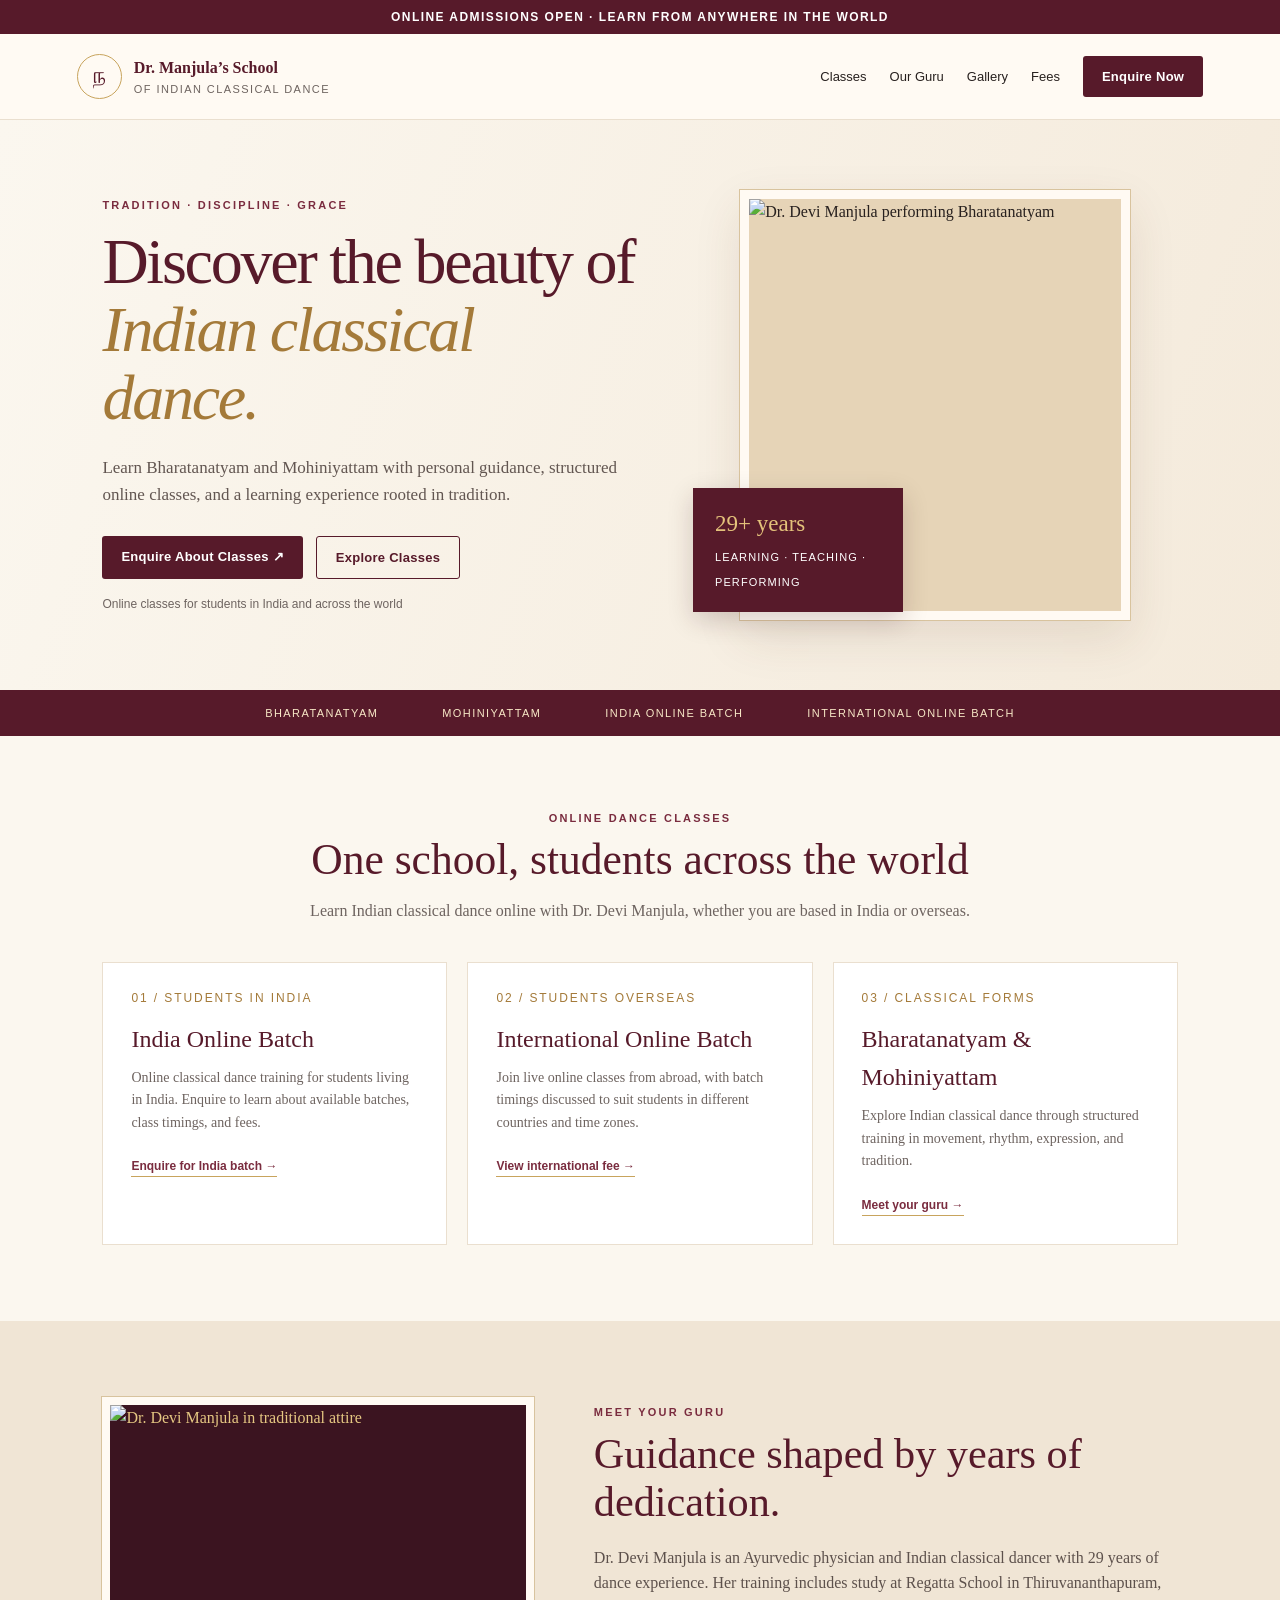
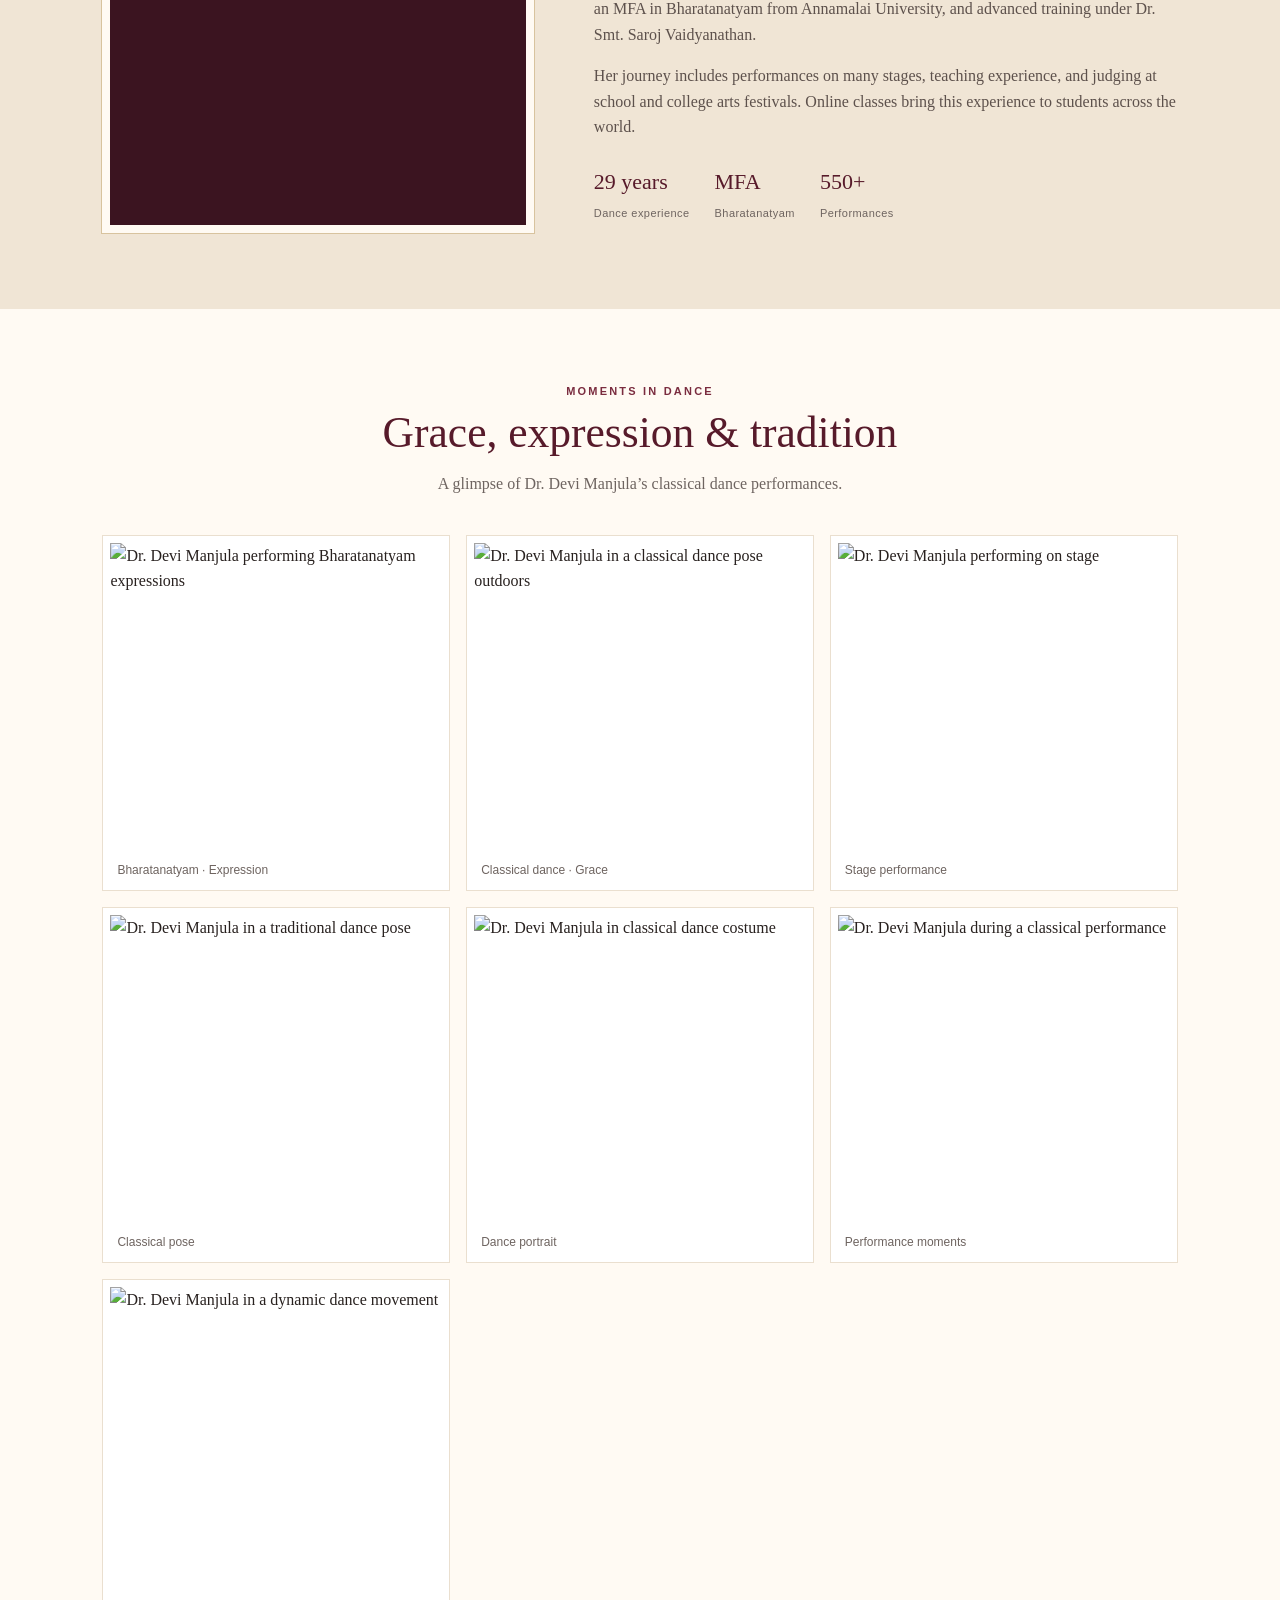
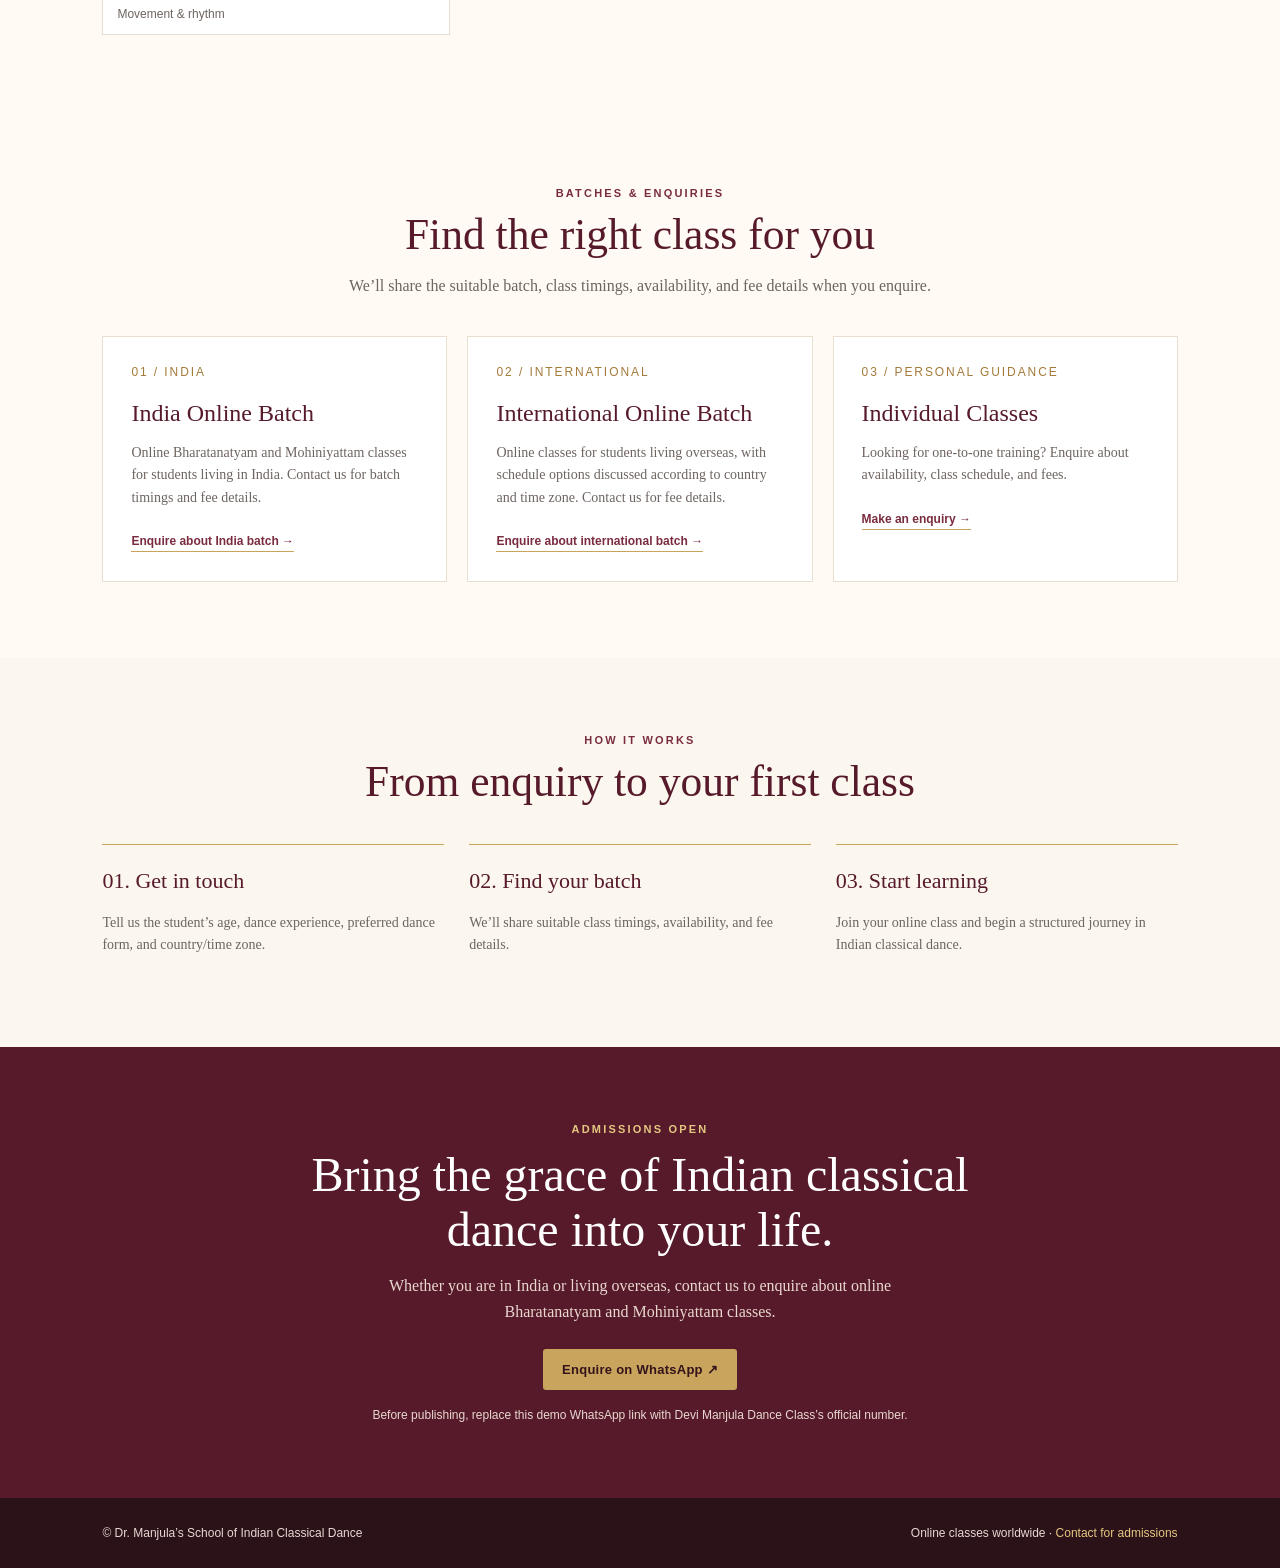
==== index.html @ 1888bbbe "Add files via upload" ====
<!DOCTYPE html>
<html lang="en">
<head>
<meta charset="utf-8">
<meta name="viewport" content="width=device-width, initial-scale=1">
<meta name="description" content="Learn Indian classical dance online with Dr. Manjula's School of Indian Classical Dance. Bharatanatyam and Mohiniyattam classes for students around the world.">
<title>Dr. Manjula's School of Indian Classical Dance</title>
<style>
:root{--wine:#571a2a;--wine2:#7a2c3f;--gold:#c8a45d;--cream:#fbf7ef;--ink:#28211f;--muted:#6e6460;--white:#fff}
*{box-sizing:border-box}html{scroll-behavior:smooth}body{margin:0;font-family:Georgia,'Times New Roman',serif;color:var(--ink);background:var(--cream);line-height:1.6}
a{color:inherit}.topbar{background:var(--wine);color:#fff;text-align:center;padding:8px 16px;font:600 12px/1.5 Arial,sans-serif;letter-spacing:.12em;text-transform:uppercase}
header{display:flex;justify-content:space-between;align-items:center;gap:20px;padding:20px clamp(20px,6vw,84px);background:#fffaf3;border-bottom:1px solid #eadfcf}
.brand{display:flex;align-items:center;gap:12px;text-decoration:none}.mark{width:45px;height:45px;border:1px solid var(--gold);border-radius:50%;display:grid;place-items:center;color:var(--wine);font-size:23px}.brand strong{display:block;color:var(--wine);font-size:16px;line-height:1.2}.brand small{display:block;font:11px Arial,sans-serif;letter-spacing:.13em;text-transform:uppercase;color:var(--muted);margin-top:5px}
nav{display:flex;gap:23px;align-items:center;font:13px Arial,sans-serif}nav a{text-decoration:none}nav a:hover{color:var(--wine2)}.nav-cta,.btn{display:inline-block;text-decoration:none;background:var(--wine);color:white;padding:13px 19px;border-radius:3px;font:600 13px Arial,sans-serif;letter-spacing:.02em}.nav-cta:hover,.btn:hover{background:var(--wine2)}
.hero{display:grid;grid-template-columns:1.05fr .95fr;min-height:570px;background:linear-gradient(110deg,#fbf7ef 0%,#f4eadb 100%);padding:58px clamp(20px,8vw,112px);gap:55px;align-items:center}
.eyebrow{font:700 11px Arial,sans-serif;letter-spacing:.2em;text-transform:uppercase;color:var(--wine2)}h1{font-size:clamp(40px,5vw,68px);font-weight:normal;line-height:1.06;letter-spacing:-.035em;margin:17px 0 22px;color:var(--wine)}h1 em{color:#a47a39;font-weight:normal}.hero p{font-size:17px;color:#625651;max-width:540px}.actions{display:flex;gap:13px;flex-wrap:wrap;margin-top:28px}.btn.secondary{background:transparent;border:1px solid var(--wine);color:var(--wine)}.note{font:12px Arial,sans-serif;color:var(--muted);margin-top:18px}
.hero-visual{min-height:410px;position:relative;display:flex;align-items:center;justify-content:center}.photo-placeholder{width:min(100%,390px);height:430px;background:#e6d4b7;border:9px solid #fffaf3;outline:1px solid #d8c39e;overflow:hidden;box-shadow:0 18px 45px #57341b1c}.photo-placeholder img{width:100%;height:100%;object-fit:cover;object-position:center 22%;display:block}
.seal{position:absolute;bottom:8px;left:0;background:var(--wine);color:#fff;padding:18px 22px;max-width:210px;box-shadow:0 8px 24px #34111a30}.seal strong{display:block;font-size:23px;color:#e4c27b;font-weight:normal}.seal span{font:11px Arial,sans-serif;letter-spacing:.1em;text-transform:uppercase}
.strip{background:var(--wine);color:#f7e7c6;display:flex;justify-content:center;gap:clamp(18px,5vw,70px);padding:17px 20px;flex-wrap:wrap;font:11px Arial,sans-serif;letter-spacing:.13em;text-transform:uppercase}
section{padding:76px clamp(20px,8vw,112px)}.section-head{text-align:center;max-width:720px;margin:0 auto 38px}.section-head h2{font-size:clamp(30px,3.4vw,45px);line-height:1.15;font-weight:normal;color:var(--wine);margin:10px 0 14px}.section-head p{color:var(--muted);margin:0}
.cards{display:grid;grid-template-columns:repeat(3,1fr);gap:20px}.card{background:#fff;border:1px solid #eadfcf;padding:28px;min-height:230px}.card .num{font:12px Arial,sans-serif;letter-spacing:.16em;color:#a47a39}.card h3{font-size:24px;font-weight:normal;color:var(--wine);margin:15px 0 9px}.card p{font-size:14px;color:var(--muted);margin:0 0 18px}.text-link{font:700 12px Arial,sans-serif;color:var(--wine2);text-decoration:none;border-bottom:1px solid var(--gold);padding-bottom:3px}
.about{background:#f0e5d5;display:grid;grid-template-columns:.85fr 1.15fr;gap:60px;align-items:center}.about-art{min-height:340px;background:#3b1420;color:#e5c782;overflow:hidden;border:8px solid #fffaf3;outline:1px solid #d8c39e}.about-art img{width:100%;height:420px;object-fit:cover;object-position:center 25%;display:block}.about h2{font-size:clamp(30px,3.3vw,43px);font-weight:normal;line-height:1.15;color:var(--wine);margin:12px 0 18px}.about p{color:#5d514c}.credentials{display:flex;gap:25px;flex-wrap:wrap;margin-top:24px}.credential strong{display:block;color:var(--wine);font-size:22px;font-weight:normal}.credential small{font:11px Arial,sans-serif;color:var(--muted);letter-spacing:.04em}
.gallery{background:#fffaf3}.gallery-grid{display:grid;grid-template-columns:repeat(3,1fr);gap:16px}.gallery-grid figure{margin:0;background:#fff;border:1px solid #eadfcf;padding:7px}.gallery-grid img{display:block;width:100%;height:310px;object-fit:cover;object-position:center 25%}.gallery-grid figcaption{padding:10px 7px 6px;font:12px Arial,sans-serif;color:var(--muted)}
.pricing{background:#fffaf3}.price-card{max-width:510px;margin:auto;background:#fff;border:1px solid #d7bd85;text-align:center;padding:36px 30px;box-shadow:0 12px 32px #38151b0b}.price-card h3{font-size:26px;font-weight:normal;color:var(--wine);margin:5px 0}.price{font-size:52px;line-height:1.2;color:var(--wine);margin:18px 0 4px}.price small{font:13px Arial,sans-serif;color:var(--muted)}.price-card p{color:var(--muted);font-size:14px}.price-card ul{list-style:none;padding:0;margin:22px 0}.price-card li{padding:7px;border-bottom:1px solid #f0e7d9;font:13px Arial,sans-serif}.price-card li:before{content:'✦';color:#a47a39;margin-right:9px}
.steps{display:grid;grid-template-columns:repeat(3,1fr);gap:25px}.step{border-top:1px solid var(--gold);padding-top:18px}.step strong{font-size:22px;font-weight:normal;color:var(--wine)}.step p{color:var(--muted);font-size:14px}
.cta{background:var(--wine);color:#fff;text-align:center}.cta h2{font-size:clamp(30px,4vw,48px);font-weight:normal;line-height:1.15;margin:12px auto 16px;max-width:760px}.cta p{color:#ead8d0;max-width:600px;margin:0 auto}.cta .btn{background:var(--gold);color:#35131b;margin-top:25px}.cta .eyebrow{color:#e5c782}
footer{background:#2b1118;color:#e8d8d2;padding:28px clamp(20px,8vw,112px);display:flex;justify-content:space-between;gap:20px;flex-wrap:wrap;font:12px Arial,sans-serif}footer a{color:#e5c782;text-decoration:none}
@media(max-width:800px){.gallery-grid{grid-template-columns:repeat(2,1fr)}.gallery-grid img{height:240px}header{align-items:flex-start}.brand strong{font-size:14px}nav{gap:12px;flex-wrap:wrap;justify-content:flex-end}nav a:not(.nav-cta){display:none}.hero{grid-template-columns:1fr;padding-top:44px;gap:25px}.hero-visual{min-height:350px}.photo-placeholder{height:350px}.seal{left:0;bottom:0}.cards,.steps{grid-template-columns:1fr}.about{grid-template-columns:1fr;gap:30px}.about-art{min-height:230px}section{padding-top:56px;padding-bottom:56px}}
</style>
</head>
<body>
<div class="topbar">Online admissions open · Learn from anywhere in the world</div>
<header>
<a class="brand" href="#home"><span class="mark">ந</span><span><strong>Dr. Manjula’s School</strong><small>of Indian Classical Dance</small></span></a>
<nav><a href="#classes">Classes</a><a href="#teacher">Our Guru</a><a href="#gallery">Gallery</a><a href="#fees">Fees</a><a class="nav-cta" href="#contact">Enquire Now</a></nav>
</header>
<main>
<section class="hero" id="home">
<div>
<div class="eyebrow">Tradition · Discipline · Grace</div>
<h1>Discover the beauty of <em>Indian classical dance.</em></h1>
<p>Learn Bharatanatyam and Mohiniyattam with personal guidance, structured online classes, and a learning experience rooted in tradition.</p>
<div class="actions"><a class="btn" href="#contact">Enquire About Classes ↗</a><a class="btn secondary" href="#classes">Explore Classes</a></div>
<div class="note">Online classes for students in India and across the world</div>
</div>
<div class="hero-visual"><div class="photo-placeholder"><img src="images/hero-bharatanatyam.jpg" alt="Dr. Devi Manjula performing Bharatanatyam"></div><div class="seal"><strong>29+ years</strong><span>Learning · Teaching · Performing</span></div></div>
</section>
<div class="strip"><span>Bharatanatyam</span><span>Mohiniyattam</span><span>India Online Batch</span><span>International Online Batch</span></div>
<section id="classes">
<div class="section-head"><div class="eyebrow">Online Dance Classes</div><h2>One school, students across the world</h2><p>Learn Indian classical dance online with Dr. Devi Manjula, whether you are based in India or overseas.</p></div>
<div class="cards">
<article class="card"><div class="num">01 / STUDENTS IN INDIA</div><h3>India Online Batch</h3><p>Online classical dance training for students living in India. Enquire to learn about available batches, class timings, and fees.</p><a class="text-link" href="#contact">Enquire for India batch →</a></article>
<article class="card"><div class="num">02 / STUDENTS OVERSEAS</div><h3>International Online Batch</h3><p>Join live online classes from abroad, with batch timings discussed to suit students in different countries and time zones.</p><a class="text-link" href="#fees">View international fee →</a></article>
<article class="card"><div class="num">03 / CLASSICAL FORMS</div><h3>Bharatanatyam & Mohiniyattam</h3><p>Explore Indian classical dance through structured training in movement, rhythm, expression, and tradition.</p><a class="text-link" href="#teacher">Meet your guru →</a></article>
</div>
</section>
<section class="about" id="teacher">
<div class="about-art"><img src="images/guru-portrait.jpg" alt="Dr. Devi Manjula in traditional attire"></div>
<div><div class="eyebrow">Meet Your Guru</div><h2>Guidance shaped by years of dedication.</h2><p>Dr. Devi Manjula is an Ayurvedic physician and Indian classical dancer with 29 years of dance experience. Her training includes study at Regatta School in Thiruvananthapuram, an MFA in Bharatanatyam from Annamalai University, and advanced training under Dr. Smt. Saroj Vaidyanathan.</p><p>Her journey includes performances on many stages, teaching experience, and judging at school and college arts festivals. Online classes bring this experience to students across the world.</p><div class="credentials"><div class="credential"><strong>29 years</strong><small>Dance experience</small></div><div class="credential"><strong>MFA</strong><small>Bharatanatyam</small></div><div class="credential"><strong>550+</strong><small>Performances</small></div></div></div>
</section>

<section class="gallery" id="gallery">
<div class="section-head"><div class="eyebrow">Moments in Dance</div><h2>Grace, expression & tradition</h2><p>A glimpse of Dr. Devi Manjula’s classical dance performances.</p></div>
<div class="gallery-grid">
<figure><img src="images/bharatanatyam-expression.jpg" alt="Dr. Devi Manjula performing Bharatanatyam expressions" loading="lazy"><figcaption>Bharatanatyam · Expression</figcaption></figure>
<figure><img src="images/mohiniyattam-tree.jpg" alt="Dr. Devi Manjula in a classical dance pose outdoors" loading="lazy"><figcaption>Classical dance · Grace</figcaption></figure>
<figure><img src="images/mohiniyattam-performance.jpg" alt="Dr. Devi Manjula performing on stage" loading="lazy"><figcaption>Stage performance</figcaption></figure>
<figure><img src="images/classical-dance-pose.jpg" alt="Dr. Devi Manjula in a traditional dance pose" loading="lazy"><figcaption>Classical pose</figcaption></figure>
<figure><img src="images/dance-portrait.jpg" alt="Dr. Devi Manjula in classical dance costume" loading="lazy"><figcaption>Dance portrait</figcaption></figure>
<figure><img src="images/classical-performance.jpg" alt="Dr. Devi Manjula during a classical performance" loading="lazy"><figcaption>Performance moments</figcaption></figure>
<figure><img src="images/dance-action.jpg" alt="Dr. Devi Manjula in a dynamic dance movement" loading="lazy"><figcaption>Movement & rhythm</figcaption></figure>
</div>
</section>

<section class="pricing" id="fees">
<div class="section-head"><div class="eyebrow">Batches & Enquiries</div><h2>Find the right class for you</h2><p>We’ll share the suitable batch, class timings, availability, and fee details when you enquire.</p></div>
<div class="cards">
<article class="card"><div class="num">01 / INDIA</div><h3>India Online Batch</h3><p>Online Bharatanatyam and Mohiniyattam classes for students living in India. Contact us for batch timings and fee details.</p><a class="text-link" href="#contact">Enquire about India batch →</a></article>
<article class="card"><div class="num">02 / INTERNATIONAL</div><h3>International Online Batch</h3><p>Online classes for students living overseas, with schedule options discussed according to country and time zone. Contact us for fee details.</p><a class="text-link" href="#contact">Enquire about international batch →</a></article>
<article class="card"><div class="num">03 / PERSONAL GUIDANCE</div><h3>Individual Classes</h3><p>Looking for one-to-one training? Enquire about availability, class schedule, and fees.</p><a class="text-link" href="#contact">Make an enquiry →</a></article>
</div>
</section>
<section>
<div class="section-head"><div class="eyebrow">How It Works</div><h2>From enquiry to your first class</h2></div>
<div class="steps"><div class="step"><strong>01. Get in touch</strong><p>Tell us the student’s age, dance experience, preferred dance form, and country/time zone.</p></div><div class="step"><strong>02. Find your batch</strong><p>We’ll share suitable class timings, availability, and fee details.</p></div><div class="step"><strong>03. Start learning</strong><p>Join your online class and begin a structured journey in Indian classical dance.</p></div></div>
</section>
<section class="cta" id="contact"><div class="eyebrow">Admissions Open</div><h2>Bring the grace of Indian classical dance into your life.</h2><p>Whether you are in India or living overseas, contact us to enquire about online Bharatanatyam and Mohiniyattam classes.</p><a class="btn" href="https://wa.me/?text=Hello%2C%20I%27m%20interested%20in%20online%20classes%20at%20Dr.%20Manjula%27s%20School%20of%20Indian%20Classical%20Dance.">Enquire on WhatsApp ↗</a><div class="note" style="color:#e8d8d2">Before publishing, replace this demo WhatsApp link with Devi Manjula Dance Class’s official number.</div></section>
</main>
<footer><span>© Dr. Manjula’s School of Indian Classical Dance</span><span>Online classes worldwide · <a href="#contact">Contact for admissions</a></span></footer>
</body>
</html>
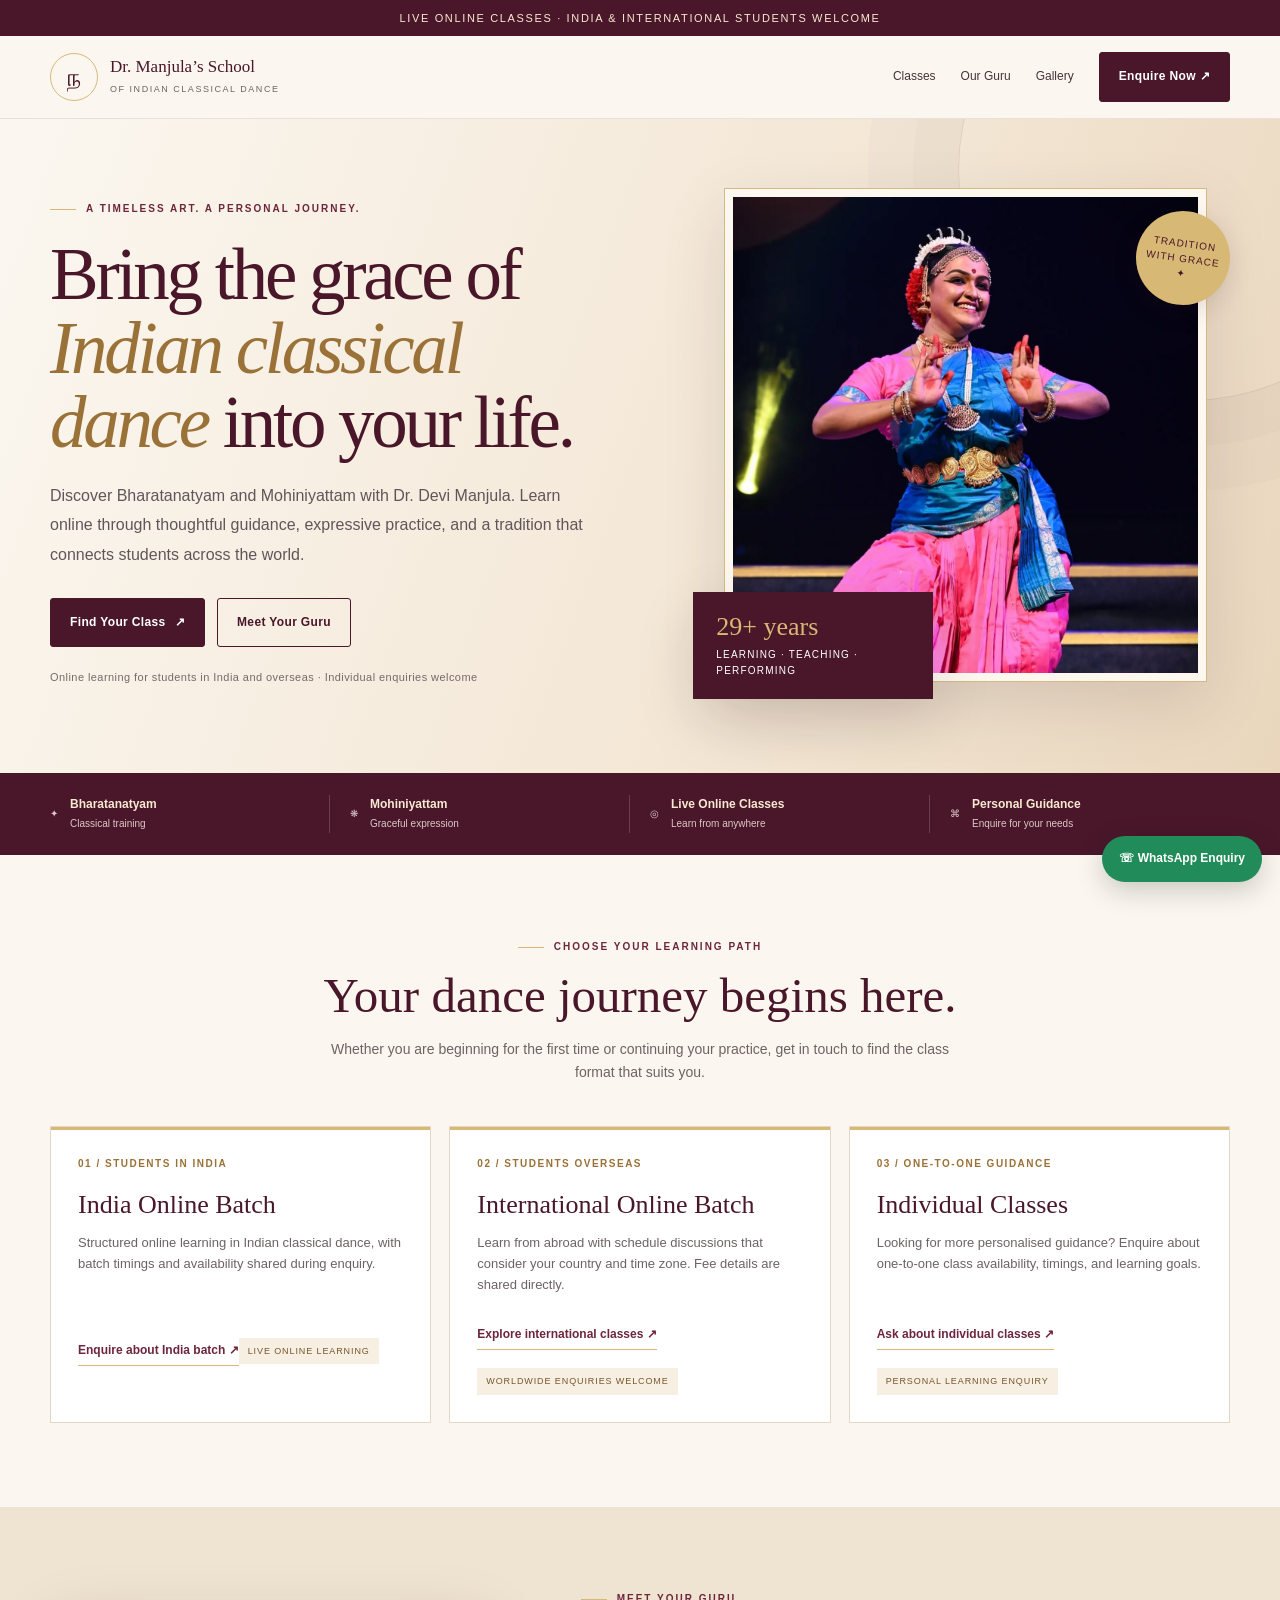
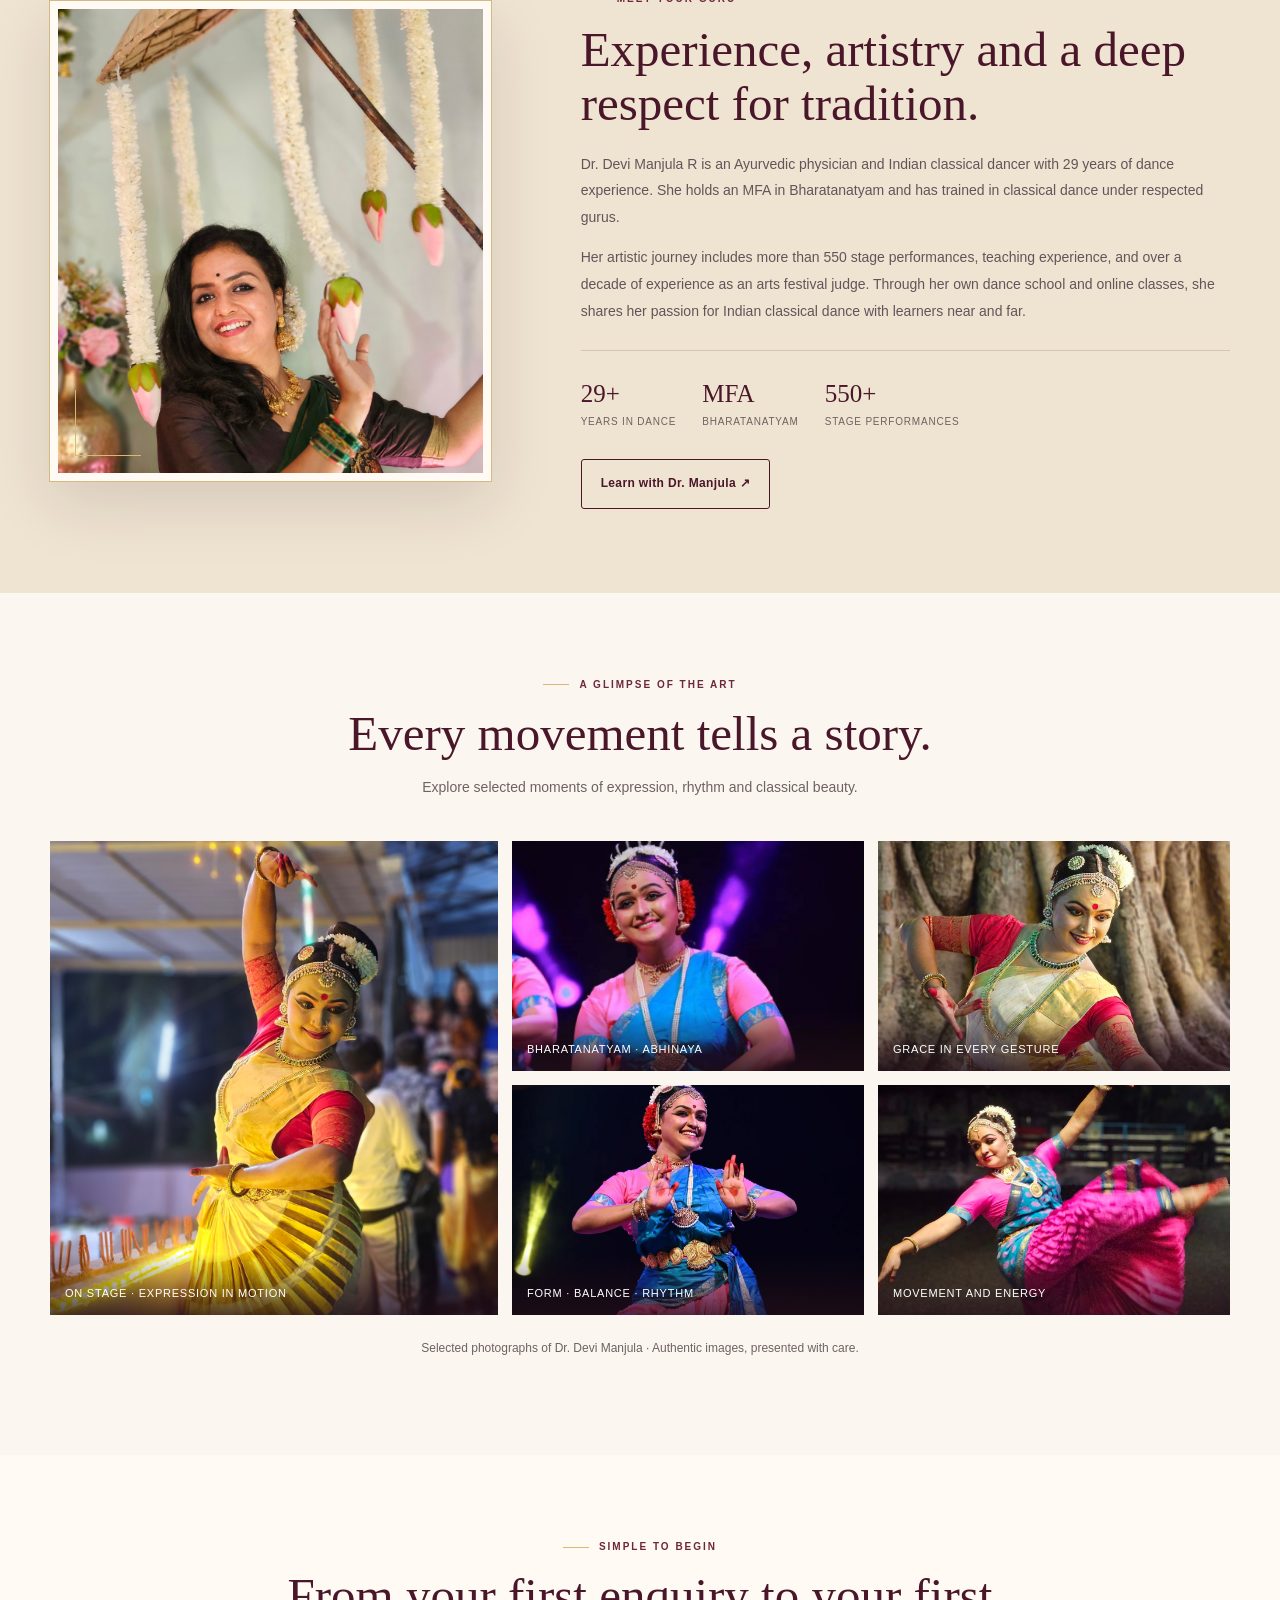
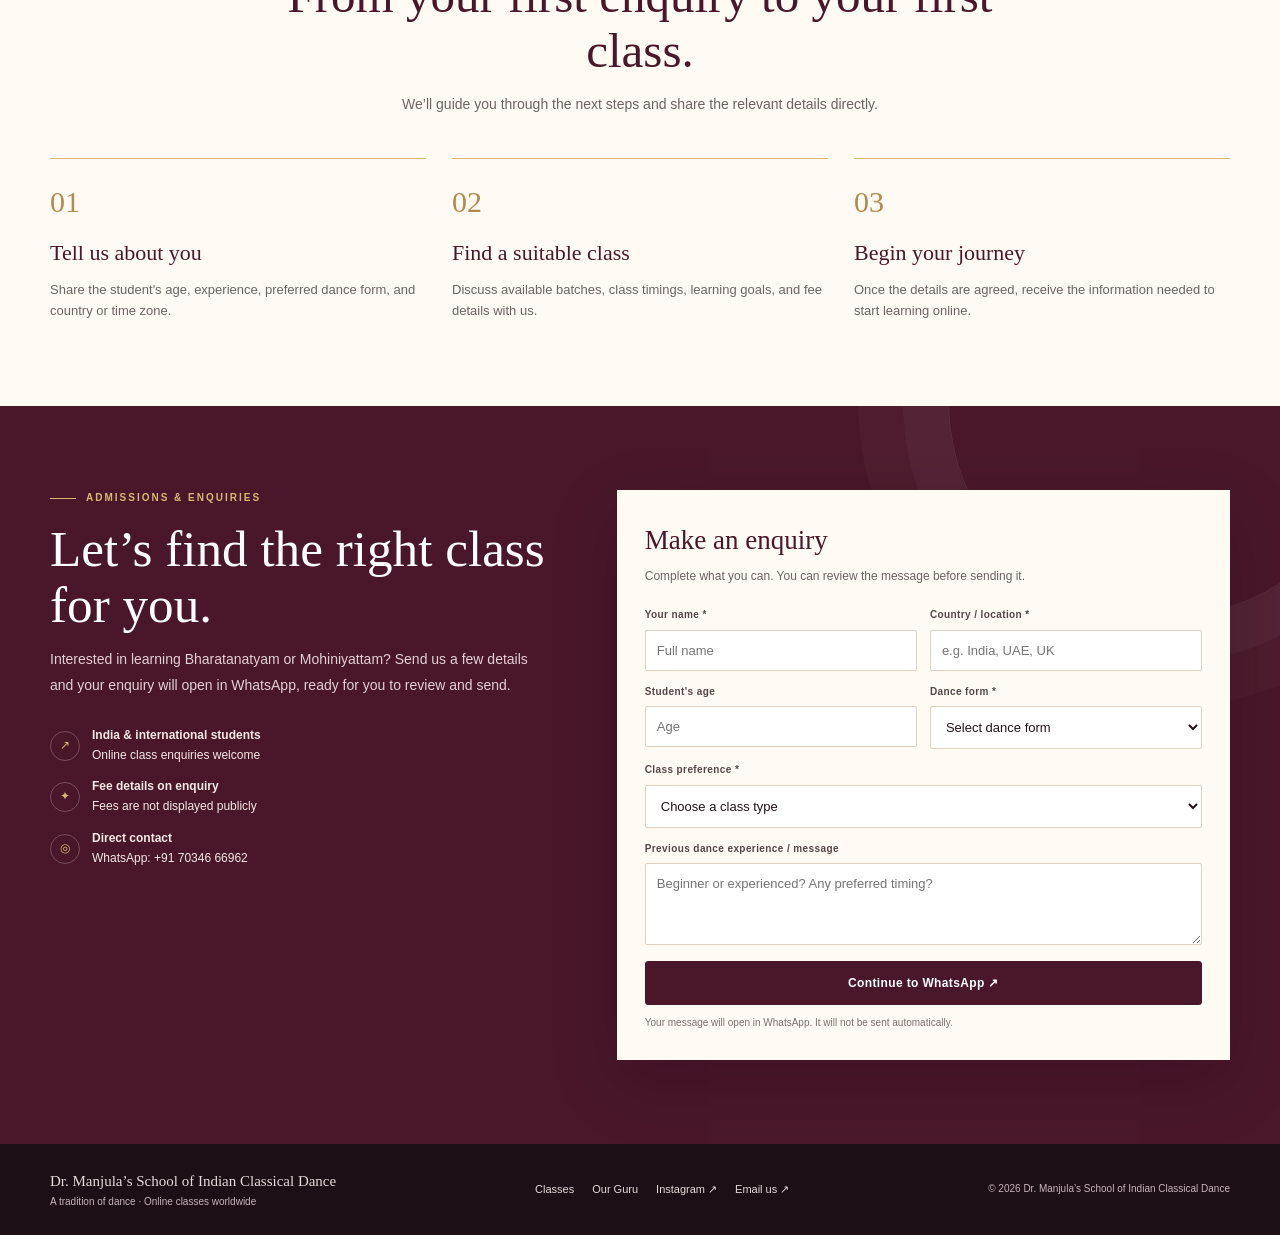
==== commit 48302b99: "Add files via upload" ====
--- a/index.html
+++ b/index.html
@@ -1,91 +1,304 @@
-<!DOCTYPE html>
+<!doctype html>
 <html lang="en">
 <head>
 <meta charset="utf-8">
 <meta name="viewport" content="width=device-width, initial-scale=1">
-<meta name="description" content="Learn Indian classical dance online with Dr. Manjula's School of Indian Classical Dance. Bharatanatyam and Mohiniyattam classes for students around the world.">
-<title>Dr. Manjula's School of Indian Classical Dance</title>
+<meta name="theme-color" content="#24131c">
+<meta name="description" content="Learn Bharatanatyam and Mohiniyattam online with Dr. Devi Manjula. Classes for students in India and around the world.">
+<title>Dr. Manjula’s School of Indian Classical Dance</title>
 <style>
-:root{--wine:#571a2a;--wine2:#7a2c3f;--gold:#c8a45d;--cream:#fbf7ef;--ink:#28211f;--muted:#6e6460;--white:#fff}
-*{box-sizing:border-box}html{scroll-behavior:smooth}body{margin:0;font-family:Georgia,'Times New Roman',serif;color:var(--ink);background:var(--cream);line-height:1.6}
-a{color:inherit}.topbar{background:var(--wine);color:#fff;text-align:center;padding:8px 16px;font:600 12px/1.5 Arial,sans-serif;letter-spacing:.12em;text-transform:uppercase}
-header{display:flex;justify-content:space-between;align-items:center;gap:20px;padding:20px clamp(20px,6vw,84px);background:#fffaf3;border-bottom:1px solid #eadfcf}
-.brand{display:flex;align-items:center;gap:12px;text-decoration:none}.mark{width:45px;height:45px;border:1px solid var(--gold);border-radius:50%;display:grid;place-items:center;color:var(--wine);font-size:23px}.brand strong{display:block;color:var(--wine);font-size:16px;line-height:1.2}.brand small{display:block;font:11px Arial,sans-serif;letter-spacing:.13em;text-transform:uppercase;color:var(--muted);margin-top:5px}
-nav{display:flex;gap:23px;align-items:center;font:13px Arial,sans-serif}nav a{text-decoration:none}nav a:hover{color:var(--wine2)}.nav-cta,.btn{display:inline-block;text-decoration:none;background:var(--wine);color:white;padding:13px 19px;border-radius:3px;font:600 13px Arial,sans-serif;letter-spacing:.02em}.nav-cta:hover,.btn:hover{background:var(--wine2)}
-.hero{display:grid;grid-template-columns:1.05fr .95fr;min-height:570px;background:linear-gradient(110deg,#fbf7ef 0%,#f4eadb 100%);padding:58px clamp(20px,8vw,112px);gap:55px;align-items:center}
-.eyebrow{font:700 11px Arial,sans-serif;letter-spacing:.2em;text-transform:uppercase;color:var(--wine2)}h1{font-size:clamp(40px,5vw,68px);font-weight:normal;line-height:1.06;letter-spacing:-.035em;margin:17px 0 22px;color:var(--wine)}h1 em{color:#a47a39;font-weight:normal}.hero p{font-size:17px;color:#625651;max-width:540px}.actions{display:flex;gap:13px;flex-wrap:wrap;margin-top:28px}.btn.secondary{background:transparent;border:1px solid var(--wine);color:var(--wine)}.note{font:12px Arial,sans-serif;color:var(--muted);margin-top:18px}
-.hero-visual{min-height:410px;position:relative;display:flex;align-items:center;justify-content:center}.photo-placeholder{width:min(100%,390px);height:430px;background:#e6d4b7;border:9px solid #fffaf3;outline:1px solid #d8c39e;overflow:hidden;box-shadow:0 18px 45px #57341b1c}.photo-placeholder img{width:100%;height:100%;object-fit:cover;object-position:center 22%;display:block}
-.seal{position:absolute;bottom:8px;left:0;background:var(--wine);color:#fff;padding:18px 22px;max-width:210px;box-shadow:0 8px 24px #34111a30}.seal strong{display:block;font-size:23px;color:#e4c27b;font-weight:normal}.seal span{font:11px Arial,sans-serif;letter-spacing:.1em;text-transform:uppercase}
-.strip{background:var(--wine);color:#f7e7c6;display:flex;justify-content:center;gap:clamp(18px,5vw,70px);padding:17px 20px;flex-wrap:wrap;font:11px Arial,sans-serif;letter-spacing:.13em;text-transform:uppercase}
-section{padding:76px clamp(20px,8vw,112px)}.section-head{text-align:center;max-width:720px;margin:0 auto 38px}.section-head h2{font-size:clamp(30px,3.4vw,45px);line-height:1.15;font-weight:normal;color:var(--wine);margin:10px 0 14px}.section-head p{color:var(--muted);margin:0}
-.cards{display:grid;grid-template-columns:repeat(3,1fr);gap:20px}.card{background:#fff;border:1px solid #eadfcf;padding:28px;min-height:230px}.card .num{font:12px Arial,sans-serif;letter-spacing:.16em;color:#a47a39}.card h3{font-size:24px;font-weight:normal;color:var(--wine);margin:15px 0 9px}.card p{font-size:14px;color:var(--muted);margin:0 0 18px}.text-link{font:700 12px Arial,sans-serif;color:var(--wine2);text-decoration:none;border-bottom:1px solid var(--gold);padding-bottom:3px}
-.about{background:#f0e5d5;display:grid;grid-template-columns:.85fr 1.15fr;gap:60px;align-items:center}.about-art{min-height:340px;background:#3b1420;color:#e5c782;overflow:hidden;border:8px solid #fffaf3;outline:1px solid #d8c39e}.about-art img{width:100%;height:420px;object-fit:cover;object-position:center 25%;display:block}.about h2{font-size:clamp(30px,3.3vw,43px);font-weight:normal;line-height:1.15;color:var(--wine);margin:12px 0 18px}.about p{color:#5d514c}.credentials{display:flex;gap:25px;flex-wrap:wrap;margin-top:24px}.credential strong{display:block;color:var(--wine);font-size:22px;font-weight:normal}.credential small{font:11px Arial,sans-serif;color:var(--muted);letter-spacing:.04em}
-.gallery{background:#fffaf3}.gallery-grid{display:grid;grid-template-columns:repeat(3,1fr);gap:16px}.gallery-grid figure{margin:0;background:#fff;border:1px solid #eadfcf;padding:7px}.gallery-grid img{display:block;width:100%;height:310px;object-fit:cover;object-position:center 25%}.gallery-grid figcaption{padding:10px 7px 6px;font:12px Arial,sans-serif;color:var(--muted)}
-.pricing{background:#fffaf3}.price-card{max-width:510px;margin:auto;background:#fff;border:1px solid #d7bd85;text-align:center;padding:36px 30px;box-shadow:0 12px 32px #38151b0b}.price-card h3{font-size:26px;font-weight:normal;color:var(--wine);margin:5px 0}.price{font-size:52px;line-height:1.2;color:var(--wine);margin:18px 0 4px}.price small{font:13px Arial,sans-serif;color:var(--muted)}.price-card p{color:var(--muted);font-size:14px}.price-card ul{list-style:none;padding:0;margin:22px 0}.price-card li{padding:7px;border-bottom:1px solid #f0e7d9;font:13px Arial,sans-serif}.price-card li:before{content:'✦';color:#a47a39;margin-right:9px}
-.steps{display:grid;grid-template-columns:repeat(3,1fr);gap:25px}.step{border-top:1px solid var(--gold);padding-top:18px}.step strong{font-size:22px;font-weight:normal;color:var(--wine)}.step p{color:var(--muted);font-size:14px}
-.cta{background:var(--wine);color:#fff;text-align:center}.cta h2{font-size:clamp(30px,4vw,48px);font-weight:normal;line-height:1.15;margin:12px auto 16px;max-width:760px}.cta p{color:#ead8d0;max-width:600px;margin:0 auto}.cta .btn{background:var(--gold);color:#35131b;margin-top:25px}.cta .eyebrow{color:#e5c782}
-footer{background:#2b1118;color:#e8d8d2;padding:28px clamp(20px,8vw,112px);display:flex;justify-content:space-between;gap:20px;flex-wrap:wrap;font:12px Arial,sans-serif}footer a{color:#e5c782;text-decoration:none}
-@media(max-width:800px){.gallery-grid{grid-template-columns:repeat(2,1fr)}.gallery-grid img{height:240px}header{align-items:flex-start}.brand strong{font-size:14px}nav{gap:12px;flex-wrap:wrap;justify-content:flex-end}nav a:not(.nav-cta){display:none}.hero{grid-template-columns:1fr;padding-top:44px;gap:25px}.hero-visual{min-height:350px}.photo-placeholder{height:350px}.seal{left:0;bottom:0}.cards,.steps{grid-template-columns:1fr}.about{grid-template-columns:1fr;gap:30px}.about-art{min-height:230px}section{padding-top:56px;padding-bottom:56px}}
+:root{--ink:#21151b;--wine:#4a172a;--wine2:#6d263c;--gold:#d8b875;--cream:#fbf7f0;--sand:#efe3d1;--muted:#6e6264;--white:#fff;--line:#e5d7c5;--shadow:0 22px 60px rgba(45,20,31,.13)}
+*{box-sizing:border-box}
+html{scroll-behavior:smooth;scroll-padding-top:90px}
+body{margin:0;background:var(--cream);color:var(--ink);font-family:Arial,Helvetica,sans-serif;line-height:1.65}
+a{color:inherit}
+img{max-width:100%}
+.container{width:min(1180px,calc(100% - 44px));margin:auto}
+.announcement{background:var(--wine);color:#f8ead1;text-align:center;padding:9px 14px;font-size:11px;letter-spacing:.15em;text-transform:uppercase}
+header{position:sticky;top:0;z-index:10;background:rgba(251,247,240,.96);backdrop-filter:blur(14px);border-bottom:1px solid rgba(74,23,42,.1)}
+.nav{display:flex;align-items:center;justify-content:space-between;gap:24px;min-height:82px}
+.brand{display:flex;align-items:center;gap:12px;text-decoration:none;min-width:0}
+.brand-mark{display:grid;place-items:center;width:48px;height:48px;border:1px solid var(--gold);border-radius:50%;color:var(--wine);font-family:Georgia,serif;font-size:25px;flex:none}
+.brand-title{display:block;color:var(--wine);font-family:Georgia,serif;font-size:17px;line-height:1.2}
+.brand-sub{display:block;color:var(--muted);font-size:9px;letter-spacing:.17em;text-transform:uppercase;margin-top:5px}
+.nav-links{display:flex;align-items:center;gap:25px}
+.nav-links>a:not(.btn){font-size:12px;text-decoration:none;color:#45343a}
+.nav-links>a:not(.btn):hover{color:var(--wine2)}
+.btn{display:inline-flex;justify-content:center;align-items:center;gap:9px;text-decoration:none;background:var(--wine);color:#fff;padding:14px 19px;border-radius:3px;font-size:12px;font-weight:700;letter-spacing:.03em;border:1px solid var(--wine);transition:transform .2s,background .2s}
+.btn:hover{background:var(--wine2);transform:translateY(-2px)}
+.btn-light{background:transparent;color:var(--wine)}
+.btn-light:hover{background:var(--wine);color:#fff}
+.btn-gold{background:var(--gold);border-color:var(--gold);color:var(--ink)}
+.btn-gold:hover{background:#e5c98d}
+.eyebrow{display:flex;align-items:center;gap:10px;color:var(--wine2);font-size:10px;font-weight:700;letter-spacing:.2em;text-transform:uppercase}
+.eyebrow:before{content:"";display:block;width:26px;height:1px;background:var(--gold)}
+.hero{position:relative;overflow:hidden;background:linear-gradient(110deg,#fbf7f0 0%,#f3e6d4 62%,#e9d6bd 100%);padding:68px 0 72px}
+.hero:after{content:"";position:absolute;right:-140px;top:-180px;width:460px;height:460px;border:1px solid rgba(109,38,60,.12);border-radius:50%;box-shadow:0 0 0 45px rgba(109,38,60,.025),0 0 0 90px rgba(109,38,60,.02);pointer-events:none}
+.hero-grid{display:grid;grid-template-columns:1fr .92fr;gap:60px;align-items:center;position:relative;z-index:1}
+.hero-copy{padding:14px 0}
+h1,h2,h3{font-family:Georgia,'Times New Roman',serif;font-weight:400}
+h1{font-size:clamp(43px,5.7vw,76px);line-height:1.02;letter-spacing:-.045em;color:var(--wine);margin:20px 0}
+h1 em{color:#9a7136;font-weight:400}
+.hero-copy>p{max-width:550px;color:#62555a;font-size:16px;line-height:1.85}
+.hero-actions{display:flex;flex-wrap:wrap;gap:12px;margin-top:28px}
+.hero-note{margin-top:21px;color:#77696b;font-size:11px;letter-spacing:.04em}
+.hero-visual{position:relative;min-height:510px}
+.hero-photo{position:absolute;inset:0 24px 18px 32px;border:8px solid rgba(255,252,246,.92);outline:1px solid #d5b982;box-shadow:var(--shadow);overflow:hidden;background:#ddc9ae}
+.hero-photo img{width:100%;height:100%;display:block;object-fit:cover;object-position:center 22%}
+.photo-label{position:absolute;left:0;bottom:0;z-index:2;background:var(--wine);color:white;padding:19px 23px;box-shadow:var(--shadow);max-width:240px}
+.photo-label strong{display:block;font-family:Georgia,serif;font-size:26px;font-weight:400;color:var(--gold);line-height:1.2}
+.photo-label span{display:block;font-size:10px;letter-spacing:.12em;text-transform:uppercase;margin-top:5px}
+.photo-stamp{position:absolute;right:0;top:22px;width:94px;height:94px;border-radius:50%;background:var(--gold);color:var(--wine);display:grid;place-items:center;text-align:center;font-size:10px;letter-spacing:.1em;text-transform:uppercase;line-height:1.5;transform:rotate(8deg);box-shadow:0 8px 25px #35152220}
+.trust-strip{background:var(--wine);color:#f8ead1}
+.trust-inner{display:grid;grid-template-columns:repeat(4,1fr);padding:22px 0;gap:20px}
+.trust-item{display:flex;align-items:center;gap:12px;border-right:1px solid #ffffff2b;padding-right:16px}
+.trust-item:last-child{border:0}
+.trust-icon{font-family:Georgia,serif;color:var(--gold);font-size:23px}
+.trust-item strong{display:block;font-size:12px;font-weight:600}
+.trust-item span{display:block;color:#ddc8c9;font-size:10px;margin-top:2px}
+section.section{padding:84px 0}
+.section-heading{text-align:center;max-width:730px;margin:0 auto 42px}
+.section-heading .eyebrow{justify-content:center}
+.section-heading h2{font-size:clamp(32px,4vw,49px);line-height:1.12;color:var(--wine);margin:14px 0}
+.section-heading p{color:var(--muted);font-size:14px;max-width:620px;margin:0 auto}
+.classes-grid{display:grid;grid-template-columns:repeat(3,1fr);gap:18px}
+.class-card{background:#fff;border:1px solid var(--line);padding:29px 27px 27px;position:relative;overflow:hidden;transition:transform .25s,box-shadow .25s}
+.class-card:hover{transform:translateY(-5px);box-shadow:var(--shadow)}
+.class-card:before{content:"";position:absolute;top:0;left:0;width:100%;height:3px;background:var(--gold)}
+.card-index{font-size:10px;letter-spacing:.15em;color:#9a7136;font-weight:700}
+.class-card h3{font-size:26px;line-height:1.18;color:var(--wine);margin:17px 0 11px}
+.class-card p{font-size:13px;color:var(--muted);min-height:66px;margin:0 0 22px}
+.text-link{display:inline-flex;align-items:center;gap:8px;color:var(--wine2);font-size:12px;font-weight:700;text-decoration:none;border-bottom:1px solid var(--gold);padding-bottom:5px}
+.text-link:hover{gap:13px}
+.class-card .mini-tag{display:inline-block;margin-top:18px;padding:6px 9px;background:#f7efe2;color:#76562d;font-size:9px;letter-spacing:.1em;text-transform:uppercase}
+.teacher{background:var(--sand)}
+.teacher-grid{display:grid;grid-template-columns:.83fr 1.17fr;gap:70px;align-items:center}
+.teacher-photo{height:480px;position:relative;margin:0 20px 18px 0;background:var(--wine);border:8px solid #fffaf3;outline:1px solid #d5b982;box-shadow:var(--shadow);overflow:hidden}
+.teacher-photo img{height:100%;width:100%;object-fit:cover;object-position:center 20%;display:block}
+.teacher-photo:after{content:"";position:absolute;left:17px;bottom:17px;width:65px;height:65px;border-left:1px solid var(--gold);border-bottom:1px solid var(--gold)}
+.teacher-copy h2{font-size:clamp(34px,4vw,49px);line-height:1.1;color:var(--wine);margin:15px 0 20px}
+.teacher-copy p{color:#62555a;font-size:14px;line-height:1.9}
+.stats{display:flex;flex-wrap:wrap;gap:26px;margin:26px 0 28px;padding-top:22px;border-top:1px solid #d8c5ad}
+.stat strong{display:block;font-family:Georgia,serif;font-size:25px;font-weight:400;color:var(--wine)}
+.stat span{display:block;color:var(--muted);font-size:10px;text-transform:uppercase;letter-spacing:.08em}
+.gallery-grid{display:grid;grid-template-columns:1.12fr .88fr .88fr;grid-template-rows:230px 230px;gap:14px}
+.gallery-item{position:relative;margin:0;overflow:hidden;background:#e4d3bc}
+.gallery-item:first-child{grid-row:span 2}
+.gallery-item img{width:100%;height:100%;display:block;object-fit:cover;object-position:center 25%;transition:transform .6s}
+.gallery-item:hover img{transform:scale(1.04)}
+.gallery-item figcaption{position:absolute;bottom:0;left:0;right:0;padding:30px 15px 13px;background:linear-gradient(transparent,rgba(32,13,23,.78));color:white;font-size:11px;letter-spacing:.07em;text-transform:uppercase}
+.gallery-note{text-align:center;margin-top:24px;color:var(--muted);font-size:12px}
+.process{background:#fffaf3}
+.process-grid{display:grid;grid-template-columns:repeat(3,1fr);gap:26px}
+.process-item{border-top:1px solid var(--gold);padding-top:18px}
+.process-num{font-family:Georgia,serif;font-size:30px;color:#b28a4d}
+.process-item h3{font-size:22px;color:var(--wine);margin:8px 0}
+.process-item p{font-size:13px;color:var(--muted);margin:0}
+.enquiry{background:var(--wine);color:#fff;position:relative;overflow:hidden}
+.enquiry:before{content:"";position:absolute;width:430px;height:430px;border:1px solid #ffffff18;border-radius:50%;top:-220px;right:-100px;box-shadow:0 0 0 45px #ffffff08,0 0 0 90px #ffffff05}
+.enquiry-grid{display:grid;grid-template-columns:.9fr 1.1fr;gap:65px;align-items:start;position:relative;z-index:1}
+.enquiry-copy .eyebrow{color:var(--gold)}
+.enquiry-copy h2{font-size:clamp(36px,4vw,52px);line-height:1.08;margin:15px 0}
+.enquiry-copy p{color:#e3d0d5;font-size:14px;line-height:1.85}
+.contact-points{display:grid;gap:12px;margin-top:27px}
+.contact-point{display:flex;gap:12px;align-items:center;color:#f5e8e6;font-size:12px}
+.contact-point b{font-weight:600}
+.contact-point .dot{width:30px;height:30px;border:1px solid #ffffff3b;border-radius:50%;display:grid;place-items:center;color:var(--gold);flex:none}
+.form-card{background:#fffaf3;color:var(--ink);padding:28px;box-shadow:0 22px 60px #14070d35}
+.form-card h3{font-size:27px;color:var(--wine);margin:0 0 5px}
+.form-card>p{font-size:12px;color:var(--muted);margin:0 0 20px}
+.form-grid{display:grid;grid-template-columns:1fr 1fr;gap:13px}
+.field{display:flex;flex-direction:column;gap:6px}
+.field.full{grid-column:1/-1}
+.field label{font-size:10px;color:#55454a;font-weight:700;letter-spacing:.04em}
+.field input,.field select,.field textarea{width:100%;border:1px solid #dfd1c2;background:white;border-radius:2px;padding:12px 11px;color:var(--ink);font:13px Arial,sans-serif;outline:none}
+.field input:focus,.field select:focus,.field textarea:focus{border-color:#9b7543;box-shadow:0 0 0 3px #d8b87530}
+.field textarea{resize:vertical;min-height:82px}
+.form-submit{width:100%;margin-top:16px;cursor:pointer;font-family:Arial,sans-serif}
+.form-help{font-size:10px;color:#7c6e6e;margin-top:10px}
+footer{background:#1c1016;color:#e7d9da;padding:25px 0}
+.footer-inner{display:flex;justify-content:space-between;gap:20px;align-items:center;flex-wrap:wrap}
+.footer-brand{font-family:Georgia,serif;font-size:15px}
+.footer-small{font-size:10px;color:#c7b5ba}
+.footer-links{display:flex;gap:18px;flex-wrap:wrap}
+.footer-links a{font-size:11px;text-decoration:none;color:#e7d9da}
+.footer-links a:hover{color:var(--gold)}
+.whatsapp-float{position:fixed;right:18px;bottom:18px;z-index:12;background:#218c59;color:#fff;text-decoration:none;border-radius:30px;padding:13px 17px;box-shadow:0 8px 28px #0003;font-size:12px;font-weight:700;display:flex;align-items:center;gap:8px}
+@media(max-width:900px){.hero-grid{gap:30px}.hero-visual{min-height:430px}.teacher-grid{gap:38px}.enquiry-grid{gap:32px}.nav-links{gap:15px}}
+@media(max-width:700px){
+.container{width:min(100% - 30px,560px)}
+.announcement{font-size:9px;letter-spacing:.1em}
+.nav{min-height:72px;gap:10px}.brand-mark{width:40px;height:40px;font-size:21px}.brand-title{font-size:14px}.brand-sub{font-size:8px;letter-spacing:.1em}
+.nav-links>a:not(.btn){display:none}.nav-links .btn{padding:11px 12px;font-size:10px}
+.hero{padding:43px 0 48px}.hero-grid{grid-template-columns:1fr;gap:30px}.hero-copy{padding:0}.hero h1{font-size:clamp(42px,12vw,60px);margin:16px 0}.hero-copy>p{font-size:14px}.hero-visual{min-height:390px;margin:0 5px 0 0}.hero-photo{inset:0 15px 18px 15px}.photo-stamp{width:76px;height:76px;font-size:8px;right:-1px;top:12px}.photo-label{padding:15px 18px}.photo-label strong{font-size:23px}
+.trust-inner{grid-template-columns:1fr 1fr;gap:17px;padding:20px 0}.trust-item{border:0;padding:0}.trust-item strong{font-size:11px}
+section.section{padding:60px 0}.section-heading{margin-bottom:29px}.section-heading h2{font-size:35px}.classes-grid{grid-template-columns:1fr;gap:13px}.class-card{padding:24px;min-height:0}.class-card p{min-height:0}
+.teacher-grid{grid-template-columns:1fr;gap:29px}.teacher-photo{height:390px;margin-right:10px}.teacher-copy h2{font-size:37px}.stats{gap:20px}.stat strong{font-size:23px}
+.gallery-grid{grid-template-columns:1fr 1fr;grid-template-rows:230px 175px 175px;gap:10px}.gallery-item:first-child{grid-row:span 2}.gallery-item img{height:100%}.gallery-item figcaption{font-size:9px;padding:25px 9px 10px}
+.process-grid{grid-template-columns:1fr;gap:21px}.process-item{display:grid;grid-template-columns:42px 1fr;column-gap:12px}.process-num{grid-row:span 2}.process-item h3{margin:0 0 5px}.process-item p{grid-column:2}
+.enquiry-grid{grid-template-columns:1fr;gap:28px}.enquiry-copy h2{font-size:39px}.form-card{padding:20px}.form-grid{grid-template-columns:1fr 1fr}.field input,.field select,.field textarea{font-size:16px}
+.footer-inner{align-items:flex-start;flex-direction:column}.whatsapp-float{right:12px;bottom:12px;padding:12px 14px}
+}
+@media(prefers-reduced-motion:reduce){html{scroll-behavior:auto}*,*:before,*:after{transition:none!important}}
 </style>
 </head>
 <body>
-<div class="topbar">Online admissions open · Learn from anywhere in the world</div>
+<div class="announcement">Live online classes · India & international students welcome</div>
 <header>
-<a class="brand" href="#home"><span class="mark">ந</span><span><strong>Dr. Manjula’s School</strong><small>of Indian Classical Dance</small></span></a>
-<nav><a href="#classes">Classes</a><a href="#teacher">Our Guru</a><a href="#gallery">Gallery</a><a href="#fees">Fees</a><a class="nav-cta" href="#contact">Enquire Now</a></nav>
+  <div class="container nav">
+    <a class="brand" href="#home" aria-label="Dr. Manjula's School of Indian Classical Dance home">
+      <span class="brand-mark">ந</span>
+      <span><span class="brand-title">Dr. Manjula’s School</span><span class="brand-sub">of Indian Classical Dance</span></span>
+    </a>
+    <nav class="nav-links" aria-label="Main navigation">
+      <a href="#classes">Classes</a><a href="#guru">Our Guru</a><a href="#gallery">Gallery</a>
+      <a class="btn" href="#enquiry">Enquire Now ↗</a>
+    </nav>
+  </div>
 </header>
 <main>
-<section class="hero" id="home">
-<div>
-<div class="eyebrow">Tradition · Discipline · Grace</div>
-<h1>Discover the beauty of <em>Indian classical dance.</em></h1>
-<p>Learn Bharatanatyam and Mohiniyattam with personal guidance, structured online classes, and a learning experience rooted in tradition.</p>
-<div class="actions"><a class="btn" href="#contact">Enquire About Classes ↗</a><a class="btn secondary" href="#classes">Explore Classes</a></div>
-<div class="note">Online classes for students in India and across the world</div>
-</div>
-<div class="hero-visual"><div class="photo-placeholder"><img src="images/hero-bharatanatyam.jpg" alt="Dr. Devi Manjula performing Bharatanatyam"></div><div class="seal"><strong>29+ years</strong><span>Learning · Teaching · Performing</span></div></div>
-</section>
-<div class="strip"><span>Bharatanatyam</span><span>Mohiniyattam</span><span>India Online Batch</span><span>International Online Batch</span></div>
-<section id="classes">
-<div class="section-head"><div class="eyebrow">Online Dance Classes</div><h2>One school, students across the world</h2><p>Learn Indian classical dance online with Dr. Devi Manjula, whether you are based in India or overseas.</p></div>
-<div class="cards">
-<article class="card"><div class="num">01 / STUDENTS IN INDIA</div><h3>India Online Batch</h3><p>Online classical dance training for students living in India. Enquire to learn about available batches, class timings, and fees.</p><a class="text-link" href="#contact">Enquire for India batch →</a></article>
-<article class="card"><div class="num">02 / STUDENTS OVERSEAS</div><h3>International Online Batch</h3><p>Join live online classes from abroad, with batch timings discussed to suit students in different countries and time zones.</p><a class="text-link" href="#fees">View international fee →</a></article>
-<article class="card"><div class="num">03 / CLASSICAL FORMS</div><h3>Bharatanatyam & Mohiniyattam</h3><p>Explore Indian classical dance through structured training in movement, rhythm, expression, and tradition.</p><a class="text-link" href="#teacher">Meet your guru →</a></article>
-</div>
-</section>
-<section class="about" id="teacher">
-<div class="about-art"><img src="images/guru-portrait.jpg" alt="Dr. Devi Manjula in traditional attire"></div>
-<div><div class="eyebrow">Meet Your Guru</div><h2>Guidance shaped by years of dedication.</h2><p>Dr. Devi Manjula is an Ayurvedic physician and Indian classical dancer with 29 years of dance experience. Her training includes study at Regatta School in Thiruvananthapuram, an MFA in Bharatanatyam from Annamalai University, and advanced training under Dr. Smt. Saroj Vaidyanathan.</p><p>Her journey includes performances on many stages, teaching experience, and judging at school and college arts festivals. Online classes bring this experience to students across the world.</p><div class="credentials"><div class="credential"><strong>29 years</strong><small>Dance experience</small></div><div class="credential"><strong>MFA</strong><small>Bharatanatyam</small></div><div class="credential"><strong>550+</strong><small>Performances</small></div></div></div>
-</section>
-
-<section class="gallery" id="gallery">
-<div class="section-head"><div class="eyebrow">Moments in Dance</div><h2>Grace, expression & tradition</h2><p>A glimpse of Dr. Devi Manjula’s classical dance performances.</p></div>
-<div class="gallery-grid">
-<figure><img src="images/bharatanatyam-expression.jpg" alt="Dr. Devi Manjula performing Bharatanatyam expressions" loading="lazy"><figcaption>Bharatanatyam · Expression</figcaption></figure>
-<figure><img src="images/mohiniyattam-tree.jpg" alt="Dr. Devi Manjula in a classical dance pose outdoors" loading="lazy"><figcaption>Classical dance · Grace</figcaption></figure>
-<figure><img src="images/mohiniyattam-performance.jpg" alt="Dr. Devi Manjula performing on stage" loading="lazy"><figcaption>Stage performance</figcaption></figure>
-<figure><img src="images/classical-dance-pose.jpg" alt="Dr. Devi Manjula in a traditional dance pose" loading="lazy"><figcaption>Classical pose</figcaption></figure>
-<figure><img src="images/dance-portrait.jpg" alt="Dr. Devi Manjula in classical dance costume" loading="lazy"><figcaption>Dance portrait</figcaption></figure>
-<figure><img src="images/classical-performance.jpg" alt="Dr. Devi Manjula during a classical performance" loading="lazy"><figcaption>Performance moments</figcaption></figure>
-<figure><img src="images/dance-action.jpg" alt="Dr. Devi Manjula in a dynamic dance movement" loading="lazy"><figcaption>Movement & rhythm</figcaption></figure>
-</div>
-</section>
-
-<section class="pricing" id="fees">
-<div class="section-head"><div class="eyebrow">Batches & Enquiries</div><h2>Find the right class for you</h2><p>We’ll share the suitable batch, class timings, availability, and fee details when you enquire.</p></div>
-<div class="cards">
-<article class="card"><div class="num">01 / INDIA</div><h3>India Online Batch</h3><p>Online Bharatanatyam and Mohiniyattam classes for students living in India. Contact us for batch timings and fee details.</p><a class="text-link" href="#contact">Enquire about India batch →</a></article>
-<article class="card"><div class="num">02 / INTERNATIONAL</div><h3>International Online Batch</h3><p>Online classes for students living overseas, with schedule options discussed according to country and time zone. Contact us for fee details.</p><a class="text-link" href="#contact">Enquire about international batch →</a></article>
-<article class="card"><div class="num">03 / PERSONAL GUIDANCE</div><h3>Individual Classes</h3><p>Looking for one-to-one training? Enquire about availability, class schedule, and fees.</p><a class="text-link" href="#contact">Make an enquiry →</a></article>
-</div>
-</section>
-<section>
-<div class="section-head"><div class="eyebrow">How It Works</div><h2>From enquiry to your first class</h2></div>
-<div class="steps"><div class="step"><strong>01. Get in touch</strong><p>Tell us the student’s age, dance experience, preferred dance form, and country/time zone.</p></div><div class="step"><strong>02. Find your batch</strong><p>We’ll share suitable class timings, availability, and fee details.</p></div><div class="step"><strong>03. Start learning</strong><p>Join your online class and begin a structured journey in Indian classical dance.</p></div></div>
-</section>
-<section class="cta" id="contact"><div class="eyebrow">Admissions Open</div><h2>Bring the grace of Indian classical dance into your life.</h2><p>Whether you are in India or living overseas, contact us to enquire about online Bharatanatyam and Mohiniyattam classes.</p><a class="btn" href="https://wa.me/?text=Hello%2C%20I%27m%20interested%20in%20online%20classes%20at%20Dr.%20Manjula%27s%20School%20of%20Indian%20Classical%20Dance.">Enquire on WhatsApp ↗</a><div class="note" style="color:#e8d8d2">Before publishing, replace this demo WhatsApp link with Devi Manjula Dance Class’s official number.</div></section>
+  <section class="hero" id="home">
+    <div class="container hero-grid">
+      <div class="hero-copy">
+        <div class="eyebrow">A timeless art. A personal journey.</div>
+        <h1>Bring the grace of <em>Indian classical dance</em> into your life.</h1>
+        <p>Discover Bharatanatyam and Mohiniyattam with Dr. Devi Manjula. Learn online through thoughtful guidance, expressive practice, and a tradition that connects students across the world.</p>
+        <div class="hero-actions">
+          <a class="btn" href="#enquiry">Find Your Class <span aria-hidden="true">↗</span></a>
+          <a class="btn btn-light" href="#guru">Meet Your Guru</a>
+        </div>
+        <div class="hero-note">Online learning for students in India and overseas · Individual enquiries welcome</div>
+      </div>
+      <div class="hero-visual" aria-label="Dr. Devi Manjula in classical dance">
+        <div class="hero-photo"><img src="hero-bharatanatyam.jpg" alt="Dr. Devi Manjula performing Bharatanatyam" fetchpriority="high"></div>
+        <div class="photo-label"><strong>29+ years</strong><span>Learning · Teaching · Performing</span></div>
+        <div class="photo-stamp">Tradition<br>with grace<br>✦</div>
+      </div>
+    </div>
+  </section>
+
+  <div class="trust-strip">
+    <div class="container trust-inner">
+      <div class="trust-item"><span class="trust-icon">✦</span><div><strong>Bharatanatyam</strong><span>Classical training</span></div></div>
+      <div class="trust-item"><span class="trust-icon">❋</span><div><strong>Mohiniyattam</strong><span>Graceful expression</span></div></div>
+      <div class="trust-item"><span class="trust-icon">◎</span><div><strong>Live Online Classes</strong><span>Learn from anywhere</span></div></div>
+      <div class="trust-item"><span class="trust-icon">⌘</span><div><strong>Personal Guidance</strong><span>Enquire for your needs</span></div></div>
+    </div>
+  </div>
+
+  <section class="section" id="classes">
+    <div class="container">
+      <div class="section-heading"><div class="eyebrow">Choose your learning path</div><h2>Your dance journey begins here.</h2><p>Whether you are beginning for the first time or continuing your practice, get in touch to find the class format that suits you.</p></div>
+      <div class="classes-grid">
+        <article class="class-card"><div class="card-index">01 / STUDENTS IN INDIA</div><h3>India Online Batch</h3><p>Structured online learning in Indian classical dance, with batch timings and availability shared during enquiry.</p><a class="text-link" href="#enquiry" data-enquiry="India Online Batch">Enquire about India batch ↗</a><span class="mini-tag">Live online learning</span></article>
+        <article class="class-card"><div class="card-index">02 / STUDENTS OVERSEAS</div><h3>International Online Batch</h3><p>Learn from abroad with schedule discussions that consider your country and time zone. Fee details are shared directly.</p><a class="text-link" href="#enquiry" data-enquiry="International Online Batch">Explore international classes ↗</a><span class="mini-tag">Worldwide enquiries welcome</span></article>
+        <article class="class-card"><div class="card-index">03 / ONE-TO-ONE GUIDANCE</div><h3>Individual Classes</h3><p>Looking for more personalised guidance? Enquire about one-to-one class availability, timings, and learning goals.</p><a class="text-link" href="#enquiry" data-enquiry="Individual Classes">Ask about individual classes ↗</a><span class="mini-tag">Personal learning enquiry</span></article>
+      </div>
+    </div>
+  </section>
+
+  <section class="section teacher" id="guru">
+    <div class="container teacher-grid">
+      <div class="teacher-photo"><img src="guru-portrait.jpg" alt="Dr. Devi Manjula in traditional dance attire" loading="lazy"></div>
+      <div class="teacher-copy">
+        <div class="eyebrow">Meet your guru</div>
+        <h2>Experience, artistry and a deep respect for tradition.</h2>
+        <p>Dr. Devi Manjula R is an Ayurvedic physician and Indian classical dancer with 29 years of dance experience. She holds an MFA in Bharatanatyam and has trained in classical dance under respected gurus.</p>
+        <p>Her artistic journey includes more than 550 stage performances, teaching experience, and over a decade of experience as an arts festival judge. Through her own dance school and online classes, she shares her passion for Indian classical dance with learners near and far.</p>
+        <div class="stats"><div class="stat"><strong>29+</strong><span>Years in dance</span></div><div class="stat"><strong>MFA</strong><span>Bharatanatyam</span></div><div class="stat"><strong>550+</strong><span>Stage performances</span></div></div>
+        <a class="btn btn-light" href="#enquiry">Learn with Dr. Manjula ↗</a>
+      </div>
+    </div>
+  </section>
+
+  <section class="section" id="gallery">
+    <div class="container">
+      <div class="section-heading"><div class="eyebrow">A glimpse of the art</div><h2>Every movement tells a story.</h2><p>Explore selected moments of expression, rhythm and classical beauty.</p></div>
+      <div class="gallery-grid">
+        <figure class="gallery-item"><img src="mohiniyattam-performance.jpg" alt="Dr. Devi Manjula performing a classical dance on stage" loading="lazy"><figcaption>On stage · Expression in motion</figcaption></figure>
+        <figure class="gallery-item"><img src="bharatanatyam-expression.jpg" alt="Bharatanatyam expression and hand gesture" loading="lazy"><figcaption>Bharatanatyam · Abhinaya</figcaption></figure>
+        <figure class="gallery-item"><img src="mohiniyattam-tree.jpg" alt="Dr. Devi Manjula in a graceful outdoor dance pose" loading="lazy"><figcaption>Grace in every gesture</figcaption></figure>
+        <figure class="gallery-item"><img src="classical-dance-pose.jpg" alt="Classical dance pose by Dr. Devi Manjula" loading="lazy"><figcaption>Form · Balance · Rhythm</figcaption></figure>
+        <figure class="gallery-item"><img src="dance-action.jpg" alt="Dr. Devi Manjula in a dynamic dance movement" loading="lazy"><figcaption>Movement and energy</figcaption></figure>
+      </div>
+      <p class="gallery-note">Selected photographs of Dr. Devi Manjula · Authentic images, presented with care.</p>
+    </div>
+  </section>
+
+  <section class="section process">
+    <div class="container">
+      <div class="section-heading"><div class="eyebrow">Simple to begin</div><h2>From your first enquiry to your first class.</h2><p>We’ll guide you through the next steps and share the relevant details directly.</p></div>
+      <div class="process-grid">
+        <div class="process-item"><div class="process-num">01</div><h3>Tell us about you</h3><p>Share the student's age, experience, preferred dance form, and country or time zone.</p></div>
+        <div class="process-item"><div class="process-num">02</div><h3>Find a suitable class</h3><p>Discuss available batches, class timings, learning goals, and fee details with us.</p></div>
+        <div class="process-item"><div class="process-num">03</div><h3>Begin your journey</h3><p>Once the details are agreed, receive the information needed to start learning online.</p></div>
+      </div>
+    </div>
+  </section>
+
+  <section class="section enquiry" id="enquiry">
+    <div class="container enquiry-grid">
+      <div class="enquiry-copy">
+        <div class="eyebrow">Admissions & enquiries</div>
+        <h2>Let’s find the right class for you.</h2>
+        <p>Interested in learning Bharatanatyam or Mohiniyattam? Send us a few details and your enquiry will open in WhatsApp, ready for you to review and send.</p>
+        <div class="contact-points">
+          <div class="contact-point"><span class="dot">↗</span><span><b>India & international students</b><br>Online class enquiries welcome</span></div>
+          <div class="contact-point"><span class="dot">✦</span><span><b>Fee details on enquiry</b><br>Fees are not displayed publicly</span></div>
+          <div class="contact-point"><span class="dot">◎</span><span><b>Direct contact</b><br>WhatsApp: +91 70346 66962</span></div>
+        </div>
+      </div>
+      <div class="form-card">
+        <h3>Make an enquiry</h3><p>Complete what you can. You can review the message before sending it.</p>
+        <form id="enquiryForm">
+          <div class="form-grid">
+            <div class="field"><label for="name">Your name *</label><input id="name" name="name" autocomplete="name" required placeholder="Full name"></div>
+            <div class="field"><label for="country">Country / location *</label><input id="country" name="country" autocomplete="country-name" required placeholder="e.g. India, UAE, UK"></div>
+            <div class="field"><label for="studentAge">Student's age</label><input id="studentAge" name="studentAge" inputmode="numeric" placeholder="Age"></div>
+            <div class="field"><label for="danceForm">Dance form *</label><select id="danceForm" name="danceForm" required><option value="">Select dance form</option><option>Bharatanatyam</option><option>Mohiniyattam</option><option>Both</option><option>Need guidance</option></select></div>
+            <div class="field full"><label for="classType">Class preference *</label><select id="classType" name="classType" required><option value="">Choose a class type</option><option>India Online Batch</option><option>International Online Batch</option><option>Individual Classes</option><option>Need help choosing</option></select></div>
+            <div class="field full"><label for="experience">Previous dance experience / message</label><textarea id="experience" name="experience" placeholder="Beginner or experienced? Any preferred timing?"></textarea></div>
+          </div>
+          <button class="btn form-submit" type="submit">Continue to WhatsApp ↗</button>
+          <div class="form-help">Your message will open in WhatsApp. It will not be sent automatically.</div>
+        </form>
+      </div>
+    </div>
+  </section>
 </main>
-<footer><span>© Dr. Manjula’s School of Indian Classical Dance</span><span>Online classes worldwide · <a href="#contact">Contact for admissions</a></span></footer>
+<footer>
+  <div class="container footer-inner">
+    <div><div class="footer-brand">Dr. Manjula’s School of Indian Classical Dance</div><div class="footer-small">A tradition of dance · Online classes worldwide</div></div>
+    <div class="footer-links"><a href="#classes">Classes</a><a href="#guru">Our Guru</a><a href="https://www.instagram.com/dr.manjulas_school_of_dance/" target="_blank" rel="noopener">Instagram ↗</a><a href="mailto:dancewithmanjula@gmail.com">Email us ↗</a></div>
+    <div class="footer-small">© <span id="year"></span> Dr. Manjula’s School of Indian Classical Dance</div>
+  </div>
+</footer>
+<a class="whatsapp-float" href="https://wa.me/917034669692?text=Hello%2C%20I%27m%20interested%20in%20online%20classes%20at%20Dr.%20Manjula%27s%20School%20of%20Indian%20Classical%20Dance." target="_blank" rel="noopener" aria-label="Enquire on WhatsApp">☏ WhatsApp Enquiry</a>
+<script>
+document.getElementById('year').textContent = new Date().getFullYear();
+document.querySelectorAll('[data-enquiry]').forEach(function(link){
+  link.addEventListener('click',function(){
+    var select=document.getElementById('classType');
+    if(select){select.value=link.getAttribute('data-enquiry');}
+  });
+});
+document.getElementById('enquiryForm').addEventListener('submit',function(e){
+  e.preventDefault();
+  var d=new FormData(e.currentTarget);
+  var lines=[
+    'Hello Dr. Manjula’s School of Indian Classical Dance,',
+    '',
+    'I would like to enquire about online dance classes.',
+    'Name: '+(d.get('name')||'Not provided'),
+    'Country/location: '+(d.get('country')||'Not provided'),
+    'Student age: '+(d.get('studentAge')||'Not provided'),
+    'Dance form: '+(d.get('danceForm')||'Not selected'),
+    'Class preference: '+(d.get('classType')||'Not selected'),
+    'Experience / message: '+(d.get('experience')||'Not provided')
+  ];
+  var url='https://wa.me/917034669692?text='+encodeURIComponent(lines.join('\n'));
+  window.open(url,'_blank','noopener');
+});
+</script>
 </body>
 </html>
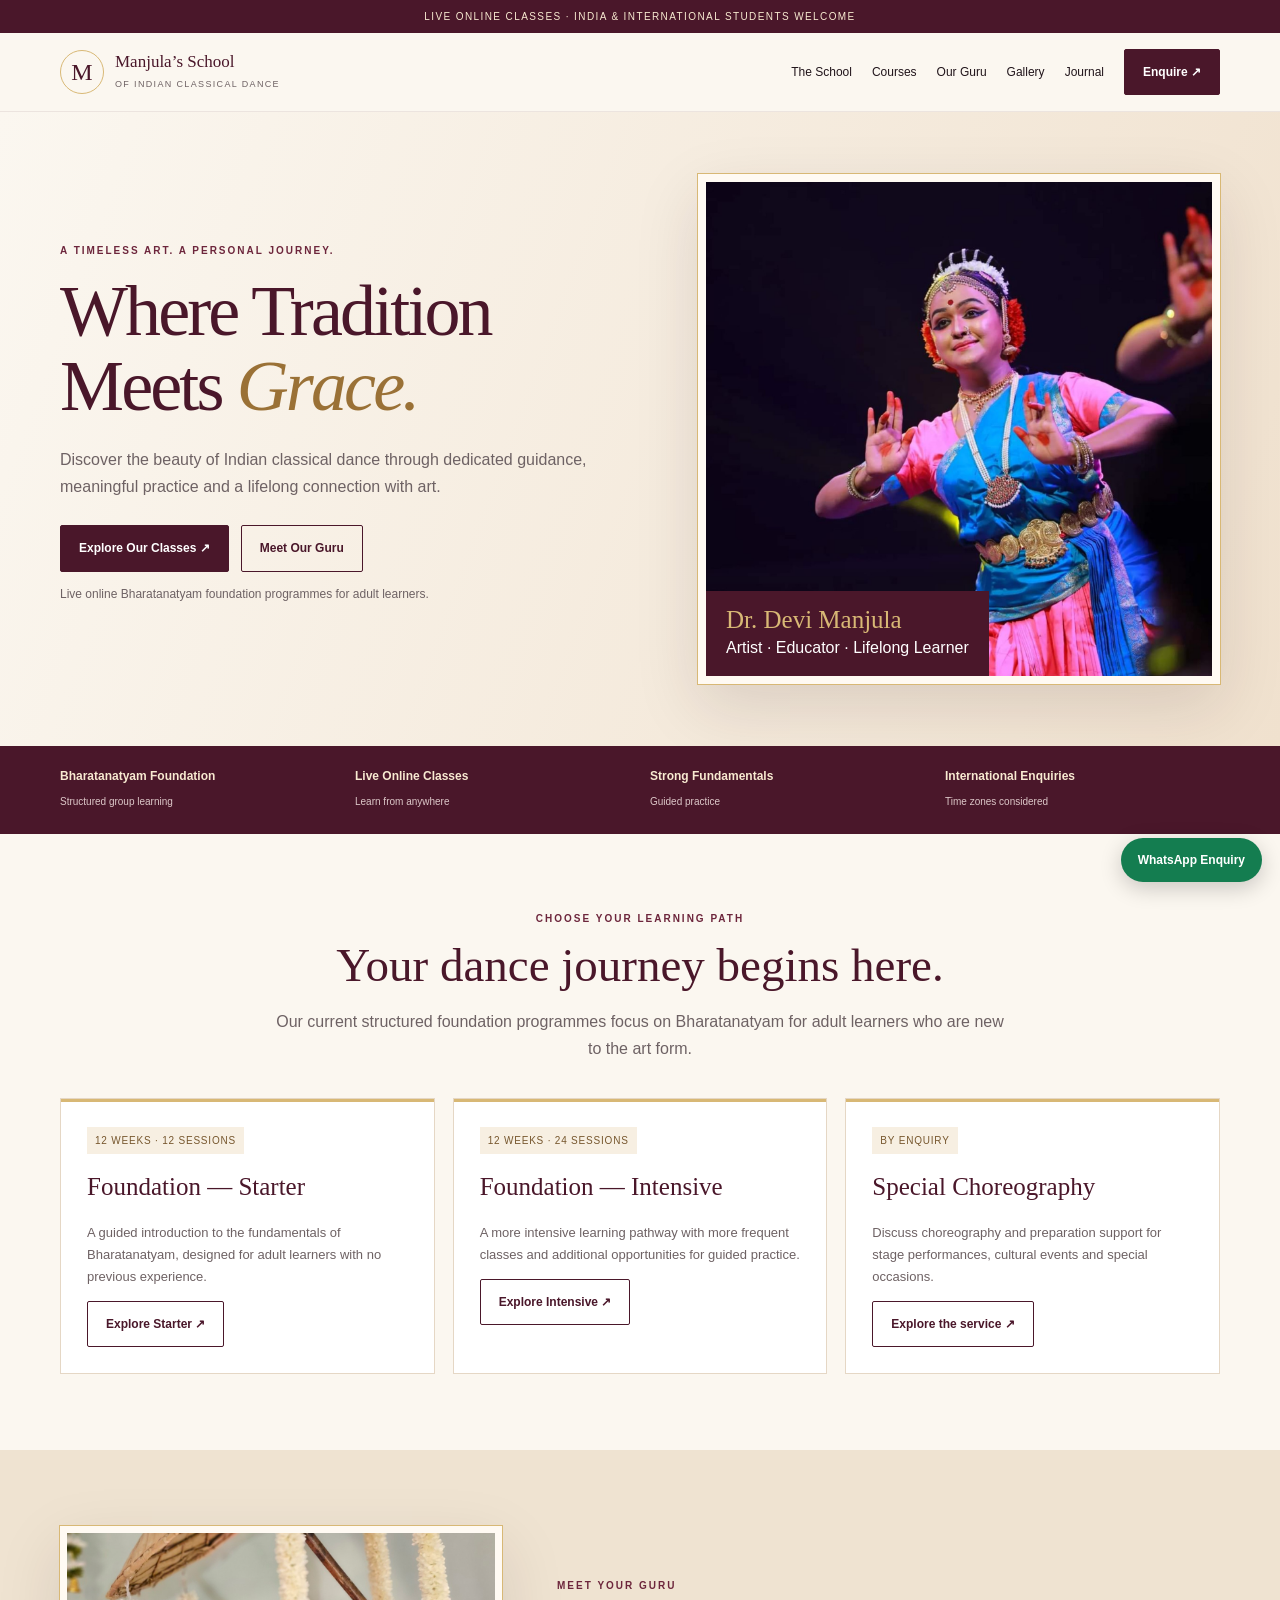
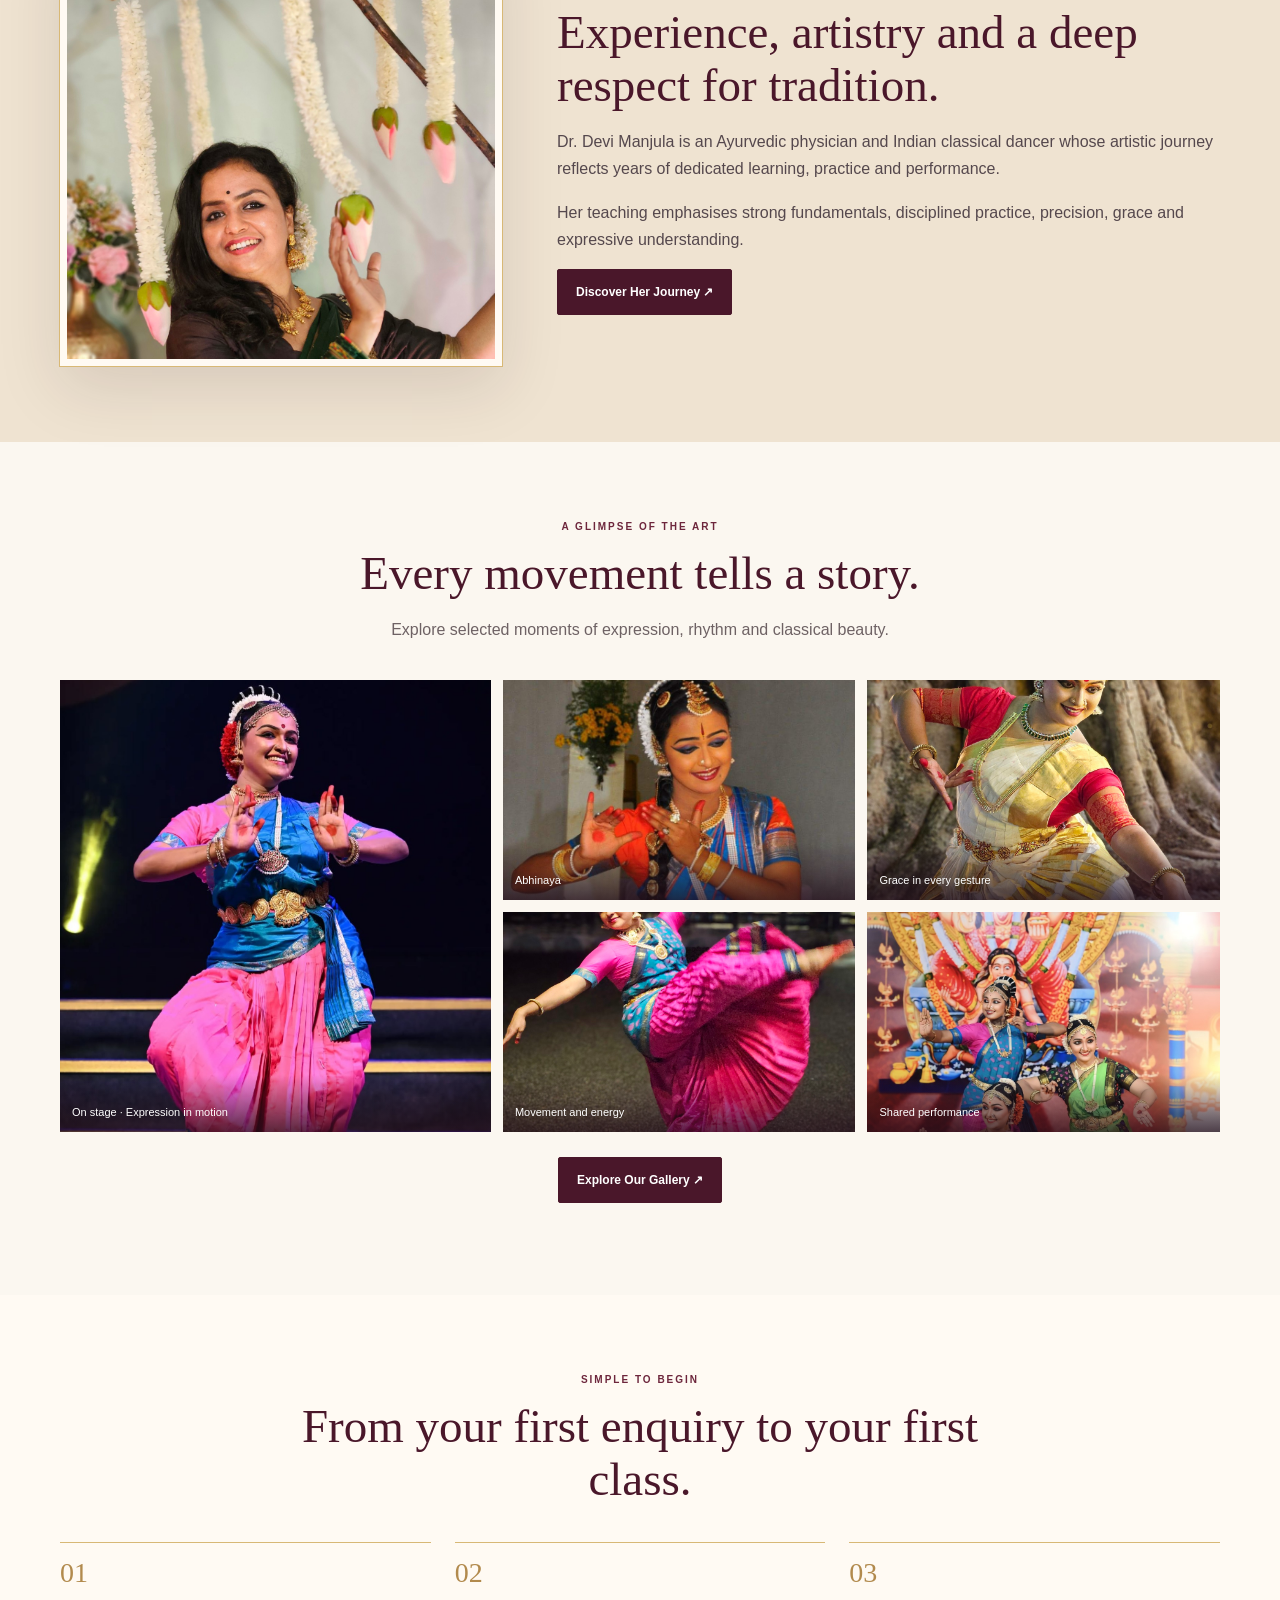
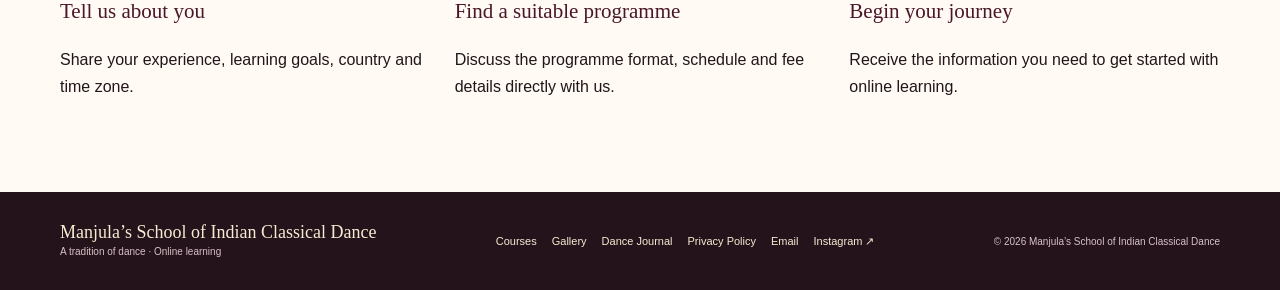
==== commit f04e1ce1: "Add files via upload" ====
--- a/index.html
+++ b/index.html
@@ -1,304 +1 @@
-<!doctype html>
-<html lang="en">
-<head>
-<meta charset="utf-8">
-<meta name="viewport" content="width=device-width, initial-scale=1">
-<meta name="theme-color" content="#24131c">
-<meta name="description" content="Learn Bharatanatyam and Mohiniyattam online with Dr. Devi Manjula. Classes for students in India and around the world.">
-<title>Dr. Manjula’s School of Indian Classical Dance</title>
-<style>
-:root{--ink:#21151b;--wine:#4a172a;--wine2:#6d263c;--gold:#d8b875;--cream:#fbf7f0;--sand:#efe3d1;--muted:#6e6264;--white:#fff;--line:#e5d7c5;--shadow:0 22px 60px rgba(45,20,31,.13)}
-*{box-sizing:border-box}
-html{scroll-behavior:smooth;scroll-padding-top:90px}
-body{margin:0;background:var(--cream);color:var(--ink);font-family:Arial,Helvetica,sans-serif;line-height:1.65}
-a{color:inherit}
-img{max-width:100%}
-.container{width:min(1180px,calc(100% - 44px));margin:auto}
-.announcement{background:var(--wine);color:#f8ead1;text-align:center;padding:9px 14px;font-size:11px;letter-spacing:.15em;text-transform:uppercase}
-header{position:sticky;top:0;z-index:10;background:rgba(251,247,240,.96);backdrop-filter:blur(14px);border-bottom:1px solid rgba(74,23,42,.1)}
-.nav{display:flex;align-items:center;justify-content:space-between;gap:24px;min-height:82px}
-.brand{display:flex;align-items:center;gap:12px;text-decoration:none;min-width:0}
-.brand-mark{display:grid;place-items:center;width:48px;height:48px;border:1px solid var(--gold);border-radius:50%;color:var(--wine);font-family:Georgia,serif;font-size:25px;flex:none}
-.brand-title{display:block;color:var(--wine);font-family:Georgia,serif;font-size:17px;line-height:1.2}
-.brand-sub{display:block;color:var(--muted);font-size:9px;letter-spacing:.17em;text-transform:uppercase;margin-top:5px}
-.nav-links{display:flex;align-items:center;gap:25px}
-.nav-links>a:not(.btn){font-size:12px;text-decoration:none;color:#45343a}
-.nav-links>a:not(.btn):hover{color:var(--wine2)}
-.btn{display:inline-flex;justify-content:center;align-items:center;gap:9px;text-decoration:none;background:var(--wine);color:#fff;padding:14px 19px;border-radius:3px;font-size:12px;font-weight:700;letter-spacing:.03em;border:1px solid var(--wine);transition:transform .2s,background .2s}
-.btn:hover{background:var(--wine2);transform:translateY(-2px)}
-.btn-light{background:transparent;color:var(--wine)}
-.btn-light:hover{background:var(--wine);color:#fff}
-.btn-gold{background:var(--gold);border-color:var(--gold);color:var(--ink)}
-.btn-gold:hover{background:#e5c98d}
-.eyebrow{display:flex;align-items:center;gap:10px;color:var(--wine2);font-size:10px;font-weight:700;letter-spacing:.2em;text-transform:uppercase}
-.eyebrow:before{content:"";display:block;width:26px;height:1px;background:var(--gold)}
-.hero{position:relative;overflow:hidden;background:linear-gradient(110deg,#fbf7f0 0%,#f3e6d4 62%,#e9d6bd 100%);padding:68px 0 72px}
-.hero:after{content:"";position:absolute;right:-140px;top:-180px;width:460px;height:460px;border:1px solid rgba(109,38,60,.12);border-radius:50%;box-shadow:0 0 0 45px rgba(109,38,60,.025),0 0 0 90px rgba(109,38,60,.02);pointer-events:none}
-.hero-grid{display:grid;grid-template-columns:1fr .92fr;gap:60px;align-items:center;position:relative;z-index:1}
-.hero-copy{padding:14px 0}
-h1,h2,h3{font-family:Georgia,'Times New Roman',serif;font-weight:400}
-h1{font-size:clamp(43px,5.7vw,76px);line-height:1.02;letter-spacing:-.045em;color:var(--wine);margin:20px 0}
-h1 em{color:#9a7136;font-weight:400}
-.hero-copy>p{max-width:550px;color:#62555a;font-size:16px;line-height:1.85}
-.hero-actions{display:flex;flex-wrap:wrap;gap:12px;margin-top:28px}
-.hero-note{margin-top:21px;color:#77696b;font-size:11px;letter-spacing:.04em}
-.hero-visual{position:relative;min-height:510px}
-.hero-photo{position:absolute;inset:0 24px 18px 32px;border:8px solid rgba(255,252,246,.92);outline:1px solid #d5b982;box-shadow:var(--shadow);overflow:hidden;background:#ddc9ae}
-.hero-photo img{width:100%;height:100%;display:block;object-fit:cover;object-position:center 22%}
-.photo-label{position:absolute;left:0;bottom:0;z-index:2;background:var(--wine);color:white;padding:19px 23px;box-shadow:var(--shadow);max-width:240px}
-.photo-label strong{display:block;font-family:Georgia,serif;font-size:26px;font-weight:400;color:var(--gold);line-height:1.2}
-.photo-label span{display:block;font-size:10px;letter-spacing:.12em;text-transform:uppercase;margin-top:5px}
-.photo-stamp{position:absolute;right:0;top:22px;width:94px;height:94px;border-radius:50%;background:var(--gold);color:var(--wine);display:grid;place-items:center;text-align:center;font-size:10px;letter-spacing:.1em;text-transform:uppercase;line-height:1.5;transform:rotate(8deg);box-shadow:0 8px 25px #35152220}
-.trust-strip{background:var(--wine);color:#f8ead1}
-.trust-inner{display:grid;grid-template-columns:repeat(4,1fr);padding:22px 0;gap:20px}
-.trust-item{display:flex;align-items:center;gap:12px;border-right:1px solid #ffffff2b;padding-right:16px}
-.trust-item:last-child{border:0}
-.trust-icon{font-family:Georgia,serif;color:var(--gold);font-size:23px}
-.trust-item strong{display:block;font-size:12px;font-weight:600}
-.trust-item span{display:block;color:#ddc8c9;font-size:10px;margin-top:2px}
-section.section{padding:84px 0}
-.section-heading{text-align:center;max-width:730px;margin:0 auto 42px}
-.section-heading .eyebrow{justify-content:center}
-.section-heading h2{font-size:clamp(32px,4vw,49px);line-height:1.12;color:var(--wine);margin:14px 0}
-.section-heading p{color:var(--muted);font-size:14px;max-width:620px;margin:0 auto}
-.classes-grid{display:grid;grid-template-columns:repeat(3,1fr);gap:18px}
-.class-card{background:#fff;border:1px solid var(--line);padding:29px 27px 27px;position:relative;overflow:hidden;transition:transform .25s,box-shadow .25s}
-.class-card:hover{transform:translateY(-5px);box-shadow:var(--shadow)}
-.class-card:before{content:"";position:absolute;top:0;left:0;width:100%;height:3px;background:var(--gold)}
-.card-index{font-size:10px;letter-spacing:.15em;color:#9a7136;font-weight:700}
-.class-card h3{font-size:26px;line-height:1.18;color:var(--wine);margin:17px 0 11px}
-.class-card p{font-size:13px;color:var(--muted);min-height:66px;margin:0 0 22px}
-.text-link{display:inline-flex;align-items:center;gap:8px;color:var(--wine2);font-size:12px;font-weight:700;text-decoration:none;border-bottom:1px solid var(--gold);padding-bottom:5px}
-.text-link:hover{gap:13px}
-.class-card .mini-tag{display:inline-block;margin-top:18px;padding:6px 9px;background:#f7efe2;color:#76562d;font-size:9px;letter-spacing:.1em;text-transform:uppercase}
-.teacher{background:var(--sand)}
-.teacher-grid{display:grid;grid-template-columns:.83fr 1.17fr;gap:70px;align-items:center}
-.teacher-photo{height:480px;position:relative;margin:0 20px 18px 0;background:var(--wine);border:8px solid #fffaf3;outline:1px solid #d5b982;box-shadow:var(--shadow);overflow:hidden}
-.teacher-photo img{height:100%;width:100%;object-fit:cover;object-position:center 20%;display:block}
-.teacher-photo:after{content:"";position:absolute;left:17px;bottom:17px;width:65px;height:65px;border-left:1px solid var(--gold);border-bottom:1px solid var(--gold)}
-.teacher-copy h2{font-size:clamp(34px,4vw,49px);line-height:1.1;color:var(--wine);margin:15px 0 20px}
-.teacher-copy p{color:#62555a;font-size:14px;line-height:1.9}
-.stats{display:flex;flex-wrap:wrap;gap:26px;margin:26px 0 28px;padding-top:22px;border-top:1px solid #d8c5ad}
-.stat strong{display:block;font-family:Georgia,serif;font-size:25px;font-weight:400;color:var(--wine)}
-.stat span{display:block;color:var(--muted);font-size:10px;text-transform:uppercase;letter-spacing:.08em}
-.gallery-grid{display:grid;grid-template-columns:1.12fr .88fr .88fr;grid-template-rows:230px 230px;gap:14px}
-.gallery-item{position:relative;margin:0;overflow:hidden;background:#e4d3bc}
-.gallery-item:first-child{grid-row:span 2}
-.gallery-item img{width:100%;height:100%;display:block;object-fit:cover;object-position:center 25%;transition:transform .6s}
-.gallery-item:hover img{transform:scale(1.04)}
-.gallery-item figcaption{position:absolute;bottom:0;left:0;right:0;padding:30px 15px 13px;background:linear-gradient(transparent,rgba(32,13,23,.78));color:white;font-size:11px;letter-spacing:.07em;text-transform:uppercase}
-.gallery-note{text-align:center;margin-top:24px;color:var(--muted);font-size:12px}
-.process{background:#fffaf3}
-.process-grid{display:grid;grid-template-columns:repeat(3,1fr);gap:26px}
-.process-item{border-top:1px solid var(--gold);padding-top:18px}
-.process-num{font-family:Georgia,serif;font-size:30px;color:#b28a4d}
-.process-item h3{font-size:22px;color:var(--wine);margin:8px 0}
-.process-item p{font-size:13px;color:var(--muted);margin:0}
-.enquiry{background:var(--wine);color:#fff;position:relative;overflow:hidden}
-.enquiry:before{content:"";position:absolute;width:430px;height:430px;border:1px solid #ffffff18;border-radius:50%;top:-220px;right:-100px;box-shadow:0 0 0 45px #ffffff08,0 0 0 90px #ffffff05}
-.enquiry-grid{display:grid;grid-template-columns:.9fr 1.1fr;gap:65px;align-items:start;position:relative;z-index:1}
-.enquiry-copy .eyebrow{color:var(--gold)}
-.enquiry-copy h2{font-size:clamp(36px,4vw,52px);line-height:1.08;margin:15px 0}
-.enquiry-copy p{color:#e3d0d5;font-size:14px;line-height:1.85}
-.contact-points{display:grid;gap:12px;margin-top:27px}
-.contact-point{display:flex;gap:12px;align-items:center;color:#f5e8e6;font-size:12px}
-.contact-point b{font-weight:600}
-.contact-point .dot{width:30px;height:30px;border:1px solid #ffffff3b;border-radius:50%;display:grid;place-items:center;color:var(--gold);flex:none}
-.form-card{background:#fffaf3;color:var(--ink);padding:28px;box-shadow:0 22px 60px #14070d35}
-.form-card h3{font-size:27px;color:var(--wine);margin:0 0 5px}
-.form-card>p{font-size:12px;color:var(--muted);margin:0 0 20px}
-.form-grid{display:grid;grid-template-columns:1fr 1fr;gap:13px}
-.field{display:flex;flex-direction:column;gap:6px}
-.field.full{grid-column:1/-1}
-.field label{font-size:10px;color:#55454a;font-weight:700;letter-spacing:.04em}
-.field input,.field select,.field textarea{width:100%;border:1px solid #dfd1c2;background:white;border-radius:2px;padding:12px 11px;color:var(--ink);font:13px Arial,sans-serif;outline:none}
-.field input:focus,.field select:focus,.field textarea:focus{border-color:#9b7543;box-shadow:0 0 0 3px #d8b87530}
-.field textarea{resize:vertical;min-height:82px}
-.form-submit{width:100%;margin-top:16px;cursor:pointer;font-family:Arial,sans-serif}
-.form-help{font-size:10px;color:#7c6e6e;margin-top:10px}
-footer{background:#1c1016;color:#e7d9da;padding:25px 0}
-.footer-inner{display:flex;justify-content:space-between;gap:20px;align-items:center;flex-wrap:wrap}
-.footer-brand{font-family:Georgia,serif;font-size:15px}
-.footer-small{font-size:10px;color:#c7b5ba}
-.footer-links{display:flex;gap:18px;flex-wrap:wrap}
-.footer-links a{font-size:11px;text-decoration:none;color:#e7d9da}
-.footer-links a:hover{color:var(--gold)}
-.whatsapp-float{position:fixed;right:18px;bottom:18px;z-index:12;background:#218c59;color:#fff;text-decoration:none;border-radius:30px;padding:13px 17px;box-shadow:0 8px 28px #0003;font-size:12px;font-weight:700;display:flex;align-items:center;gap:8px}
-@media(max-width:900px){.hero-grid{gap:30px}.hero-visual{min-height:430px}.teacher-grid{gap:38px}.enquiry-grid{gap:32px}.nav-links{gap:15px}}
-@media(max-width:700px){
-.container{width:min(100% - 30px,560px)}
-.announcement{font-size:9px;letter-spacing:.1em}
-.nav{min-height:72px;gap:10px}.brand-mark{width:40px;height:40px;font-size:21px}.brand-title{font-size:14px}.brand-sub{font-size:8px;letter-spacing:.1em}
-.nav-links>a:not(.btn){display:none}.nav-links .btn{padding:11px 12px;font-size:10px}
-.hero{padding:43px 0 48px}.hero-grid{grid-template-columns:1fr;gap:30px}.hero-copy{padding:0}.hero h1{font-size:clamp(42px,12vw,60px);margin:16px 0}.hero-copy>p{font-size:14px}.hero-visual{min-height:390px;margin:0 5px 0 0}.hero-photo{inset:0 15px 18px 15px}.photo-stamp{width:76px;height:76px;font-size:8px;right:-1px;top:12px}.photo-label{padding:15px 18px}.photo-label strong{font-size:23px}
-.trust-inner{grid-template-columns:1fr 1fr;gap:17px;padding:20px 0}.trust-item{border:0;padding:0}.trust-item strong{font-size:11px}
-section.section{padding:60px 0}.section-heading{margin-bottom:29px}.section-heading h2{font-size:35px}.classes-grid{grid-template-columns:1fr;gap:13px}.class-card{padding:24px;min-height:0}.class-card p{min-height:0}
-.teacher-grid{grid-template-columns:1fr;gap:29px}.teacher-photo{height:390px;margin-right:10px}.teacher-copy h2{font-size:37px}.stats{gap:20px}.stat strong{font-size:23px}
-.gallery-grid{grid-template-columns:1fr 1fr;grid-template-rows:230px 175px 175px;gap:10px}.gallery-item:first-child{grid-row:span 2}.gallery-item img{height:100%}.gallery-item figcaption{font-size:9px;padding:25px 9px 10px}
-.process-grid{grid-template-columns:1fr;gap:21px}.process-item{display:grid;grid-template-columns:42px 1fr;column-gap:12px}.process-num{grid-row:span 2}.process-item h3{margin:0 0 5px}.process-item p{grid-column:2}
-.enquiry-grid{grid-template-columns:1fr;gap:28px}.enquiry-copy h2{font-size:39px}.form-card{padding:20px}.form-grid{grid-template-columns:1fr 1fr}.field input,.field select,.field textarea{font-size:16px}
-.footer-inner{align-items:flex-start;flex-direction:column}.whatsapp-float{right:12px;bottom:12px;padding:12px 14px}
-}
-@media(prefers-reduced-motion:reduce){html{scroll-behavior:auto}*,*:before,*:after{transition:none!important}}
-</style>
-</head>
-<body>
-<div class="announcement">Live online classes · India & international students welcome</div>
-<header>
-  <div class="container nav">
-    <a class="brand" href="#home" aria-label="Dr. Manjula's School of Indian Classical Dance home">
-      <span class="brand-mark">ந</span>
-      <span><span class="brand-title">Dr. Manjula’s School</span><span class="brand-sub">of Indian Classical Dance</span></span>
-    </a>
-    <nav class="nav-links" aria-label="Main navigation">
-      <a href="#classes">Classes</a><a href="#guru">Our Guru</a><a href="#gallery">Gallery</a>
-      <a class="btn" href="#enquiry">Enquire Now ↗</a>
-    </nav>
-  </div>
-</header>
-<main>
-  <section class="hero" id="home">
-    <div class="container hero-grid">
-      <div class="hero-copy">
-        <div class="eyebrow">A timeless art. A personal journey.</div>
-        <h1>Bring the grace of <em>Indian classical dance</em> into your life.</h1>
-        <p>Discover Bharatanatyam and Mohiniyattam with Dr. Devi Manjula. Learn online through thoughtful guidance, expressive practice, and a tradition that connects students across the world.</p>
-        <div class="hero-actions">
-          <a class="btn" href="#enquiry">Find Your Class <span aria-hidden="true">↗</span></a>
-          <a class="btn btn-light" href="#guru">Meet Your Guru</a>
-        </div>
-        <div class="hero-note">Online learning for students in India and overseas · Individual enquiries welcome</div>
-      </div>
-      <div class="hero-visual" aria-label="Dr. Devi Manjula in classical dance">
-        <div class="hero-photo"><img src="hero-bharatanatyam.jpg" alt="Dr. Devi Manjula performing Bharatanatyam" fetchpriority="high"></div>
-        <div class="photo-label"><strong>29+ years</strong><span>Learning · Teaching · Performing</span></div>
-        <div class="photo-stamp">Tradition<br>with grace<br>✦</div>
-      </div>
-    </div>
-  </section>
-
-  <div class="trust-strip">
-    <div class="container trust-inner">
-      <div class="trust-item"><span class="trust-icon">✦</span><div><strong>Bharatanatyam</strong><span>Classical training</span></div></div>
-      <div class="trust-item"><span class="trust-icon">❋</span><div><strong>Mohiniyattam</strong><span>Graceful expression</span></div></div>
-      <div class="trust-item"><span class="trust-icon">◎</span><div><strong>Live Online Classes</strong><span>Learn from anywhere</span></div></div>
-      <div class="trust-item"><span class="trust-icon">⌘</span><div><strong>Personal Guidance</strong><span>Enquire for your needs</span></div></div>
-    </div>
-  </div>
-
-  <section class="section" id="classes">
-    <div class="container">
-      <div class="section-heading"><div class="eyebrow">Choose your learning path</div><h2>Your dance journey begins here.</h2><p>Whether you are beginning for the first time or continuing your practice, get in touch to find the class format that suits you.</p></div>
-      <div class="classes-grid">
-        <article class="class-card"><div class="card-index">01 / STUDENTS IN INDIA</div><h3>India Online Batch</h3><p>Structured online learning in Indian classical dance, with batch timings and availability shared during enquiry.</p><a class="text-link" href="#enquiry" data-enquiry="India Online Batch">Enquire about India batch ↗</a><span class="mini-tag">Live online learning</span></article>
-        <article class="class-card"><div class="card-index">02 / STUDENTS OVERSEAS</div><h3>International Online Batch</h3><p>Learn from abroad with schedule discussions that consider your country and time zone. Fee details are shared directly.</p><a class="text-link" href="#enquiry" data-enquiry="International Online Batch">Explore international classes ↗</a><span class="mini-tag">Worldwide enquiries welcome</span></article>
-        <article class="class-card"><div class="card-index">03 / ONE-TO-ONE GUIDANCE</div><h3>Individual Classes</h3><p>Looking for more personalised guidance? Enquire about one-to-one class availability, timings, and learning goals.</p><a class="text-link" href="#enquiry" data-enquiry="Individual Classes">Ask about individual classes ↗</a><span class="mini-tag">Personal learning enquiry</span></article>
-      </div>
-    </div>
-  </section>
-
-  <section class="section teacher" id="guru">
-    <div class="container teacher-grid">
-      <div class="teacher-photo"><img src="guru-portrait.jpg" alt="Dr. Devi Manjula in traditional dance attire" loading="lazy"></div>
-      <div class="teacher-copy">
-        <div class="eyebrow">Meet your guru</div>
-        <h2>Experience, artistry and a deep respect for tradition.</h2>
-        <p>Dr. Devi Manjula R is an Ayurvedic physician and Indian classical dancer with 29 years of dance experience. She holds an MFA in Bharatanatyam and has trained in classical dance under respected gurus.</p>
-        <p>Her artistic journey includes more than 550 stage performances, teaching experience, and over a decade of experience as an arts festival judge. Through her own dance school and online classes, she shares her passion for Indian classical dance with learners near and far.</p>
-        <div class="stats"><div class="stat"><strong>29+</strong><span>Years in dance</span></div><div class="stat"><strong>MFA</strong><span>Bharatanatyam</span></div><div class="stat"><strong>550+</strong><span>Stage performances</span></div></div>
-        <a class="btn btn-light" href="#enquiry">Learn with Dr. Manjula ↗</a>
-      </div>
-    </div>
-  </section>
-
-  <section class="section" id="gallery">
-    <div class="container">
-      <div class="section-heading"><div class="eyebrow">A glimpse of the art</div><h2>Every movement tells a story.</h2><p>Explore selected moments of expression, rhythm and classical beauty.</p></div>
-      <div class="gallery-grid">
-        <figure class="gallery-item"><img src="mohiniyattam-performance.jpg" alt="Dr. Devi Manjula performing a classical dance on stage" loading="lazy"><figcaption>On stage · Expression in motion</figcaption></figure>
-        <figure class="gallery-item"><img src="bharatanatyam-expression.jpg" alt="Bharatanatyam expression and hand gesture" loading="lazy"><figcaption>Bharatanatyam · Abhinaya</figcaption></figure>
-        <figure class="gallery-item"><img src="mohiniyattam-tree.jpg" alt="Dr. Devi Manjula in a graceful outdoor dance pose" loading="lazy"><figcaption>Grace in every gesture</figcaption></figure>
-        <figure class="gallery-item"><img src="classical-dance-pose.jpg" alt="Classical dance pose by Dr. Devi Manjula" loading="lazy"><figcaption>Form · Balance · Rhythm</figcaption></figure>
-        <figure class="gallery-item"><img src="dance-action.jpg" alt="Dr. Devi Manjula in a dynamic dance movement" loading="lazy"><figcaption>Movement and energy</figcaption></figure>
-      </div>
-      <p class="gallery-note">Selected photographs of Dr. Devi Manjula · Authentic images, presented with care.</p>
-    </div>
-  </section>
-
-  <section class="section process">
-    <div class="container">
-      <div class="section-heading"><div class="eyebrow">Simple to begin</div><h2>From your first enquiry to your first class.</h2><p>We’ll guide you through the next steps and share the relevant details directly.</p></div>
-      <div class="process-grid">
-        <div class="process-item"><div class="process-num">01</div><h3>Tell us about you</h3><p>Share the student's age, experience, preferred dance form, and country or time zone.</p></div>
-        <div class="process-item"><div class="process-num">02</div><h3>Find a suitable class</h3><p>Discuss available batches, class timings, learning goals, and fee details with us.</p></div>
-        <div class="process-item"><div class="process-num">03</div><h3>Begin your journey</h3><p>Once the details are agreed, receive the information needed to start learning online.</p></div>
-      </div>
-    </div>
-  </section>
-
-  <section class="section enquiry" id="enquiry">
-    <div class="container enquiry-grid">
-      <div class="enquiry-copy">
-        <div class="eyebrow">Admissions & enquiries</div>
-        <h2>Let’s find the right class for you.</h2>
-        <p>Interested in learning Bharatanatyam or Mohiniyattam? Send us a few details and your enquiry will open in WhatsApp, ready for you to review and send.</p>
-        <div class="contact-points">
-          <div class="contact-point"><span class="dot">↗</span><span><b>India & international students</b><br>Online class enquiries welcome</span></div>
-          <div class="contact-point"><span class="dot">✦</span><span><b>Fee details on enquiry</b><br>Fees are not displayed publicly</span></div>
-          <div class="contact-point"><span class="dot">◎</span><span><b>Direct contact</b><br>WhatsApp: +91 70346 66962</span></div>
-        </div>
-      </div>
-      <div class="form-card">
-        <h3>Make an enquiry</h3><p>Complete what you can. You can review the message before sending it.</p>
-        <form id="enquiryForm">
-          <div class="form-grid">
-            <div class="field"><label for="name">Your name *</label><input id="name" name="name" autocomplete="name" required placeholder="Full name"></div>
-            <div class="field"><label for="country">Country / location *</label><input id="country" name="country" autocomplete="country-name" required placeholder="e.g. India, UAE, UK"></div>
-            <div class="field"><label for="studentAge">Student's age</label><input id="studentAge" name="studentAge" inputmode="numeric" placeholder="Age"></div>
-            <div class="field"><label for="danceForm">Dance form *</label><select id="danceForm" name="danceForm" required><option value="">Select dance form</option><option>Bharatanatyam</option><option>Mohiniyattam</option><option>Both</option><option>Need guidance</option></select></div>
-            <div class="field full"><label for="classType">Class preference *</label><select id="classType" name="classType" required><option value="">Choose a class type</option><option>India Online Batch</option><option>International Online Batch</option><option>Individual Classes</option><option>Need help choosing</option></select></div>
-            <div class="field full"><label for="experience">Previous dance experience / message</label><textarea id="experience" name="experience" placeholder="Beginner or experienced? Any preferred timing?"></textarea></div>
-          </div>
-          <button class="btn form-submit" type="submit">Continue to WhatsApp ↗</button>
-          <div class="form-help">Your message will open in WhatsApp. It will not be sent automatically.</div>
-        </form>
-      </div>
-    </div>
-  </section>
-</main>
-<footer>
-  <div class="container footer-inner">
-    <div><div class="footer-brand">Dr. Manjula’s School of Indian Classical Dance</div><div class="footer-small">A tradition of dance · Online classes worldwide</div></div>
-    <div class="footer-links"><a href="#classes">Classes</a><a href="#guru">Our Guru</a><a href="https://www.instagram.com/dr.manjulas_school_of_dance/" target="_blank" rel="noopener">Instagram ↗</a><a href="mailto:dancewithmanjula@gmail.com">Email us ↗</a></div>
-    <div class="footer-small">© <span id="year"></span> Dr. Manjula’s School of Indian Classical Dance</div>
-  </div>
-</footer>
-<a class="whatsapp-float" href="https://wa.me/917034669692?text=Hello%2C%20I%27m%20interested%20in%20online%20classes%20at%20Dr.%20Manjula%27s%20School%20of%20Indian%20Classical%20Dance." target="_blank" rel="noopener" aria-label="Enquire on WhatsApp">☏ WhatsApp Enquiry</a>
-<script>
-document.getElementById('year').textContent = new Date().getFullYear();
-document.querySelectorAll('[data-enquiry]').forEach(function(link){
-  link.addEventListener('click',function(){
-    var select=document.getElementById('classType');
-    if(select){select.value=link.getAttribute('data-enquiry');}
-  });
-});
-document.getElementById('enquiryForm').addEventListener('submit',function(e){
-  e.preventDefault();
-  var d=new FormData(e.currentTarget);
-  var lines=[
-    'Hello Dr. Manjula’s School of Indian Classical Dance,',
-    '',
-    'I would like to enquire about online dance classes.',
-    'Name: '+(d.get('name')||'Not provided'),
-    'Country/location: '+(d.get('country')||'Not provided'),
-    'Student age: '+(d.get('studentAge')||'Not provided'),
-    'Dance form: '+(d.get('danceForm')||'Not selected'),
-    'Class preference: '+(d.get('classType')||'Not selected'),
-    'Experience / message: '+(d.get('experience')||'Not provided')
-  ];
-  var url='https://wa.me/917034669692?text='+encodeURIComponent(lines.join('\n'));
-  window.open(url,'_blank','noopener');
-});
-</script>
-</body>
-</html>+<!doctype html><html lang="en"><head><meta charset="utf-8"><meta name="viewport" content="width=device-width, initial-scale=1"><meta name="theme-color" content="#4a172a"><meta name="description" content="Manjula’s School of Indian Classical Dance. Bharatanatyam foundation programmes and online learning."><title>Home | Manjula’s School of Indian Classical Dance</title><link rel="stylesheet" href="assets/site.css"></head><body><div class="announcement">Live online classes · India & international students welcome</div><header><div class="container nav"><a class="brand" href="index.html"><span class="brand-mark">M</span><span><span class="brand-title">Manjula’s School</span><span class="brand-sub">of Indian Classical Dance</span></span></a><nav class="nav-links"><a href="about.html">The School</a><a href="courses.html">Courses</a><a href="guru.html">Our Guru</a><a href="gallery.html">Gallery</a><a href="journal.html">Journal</a><a class="btn" href="contact.html">Enquire ↗</a></nav></div></header><main><section class="hero"><div class="container hero-grid"><div><div class="eyebrow">A timeless art. A personal journey.</div><h1>Where Tradition Meets <em>Grace.</em></h1><p>Discover the beauty of Indian classical dance through dedicated guidance, meaningful practice and a lifelong connection with art.</p><div class="actions"><a class="btn" href="courses.html">Explore Our Classes ↗</a><a class="btn btn-light" href="guru.html">Meet Our Guru</a></div><p class="small">Live online Bharatanatyam foundation programmes for adult learners.</p></div><div class="hero-image"><img src="assets/hero.jpg" alt="Dr. Devi Manjula performing Bharatanatyam"><div class="image-tag"><strong>Dr. Devi Manjula</strong>Artist · Educator · Lifelong Learner</div></div></div></section><div class="trust"><div class="container"><div><strong>Bharatanatyam Foundation</strong><span>Structured group learning</span></div><div><strong>Live Online Classes</strong><span>Learn from anywhere</span></div><div><strong>Strong Fundamentals</strong><span>Guided practice</span></div><div><strong>International Enquiries</strong><span>Time zones considered</span></div></div></div><section class="section"><div class="container"><div class="heading"><div class="eyebrow">Choose your learning path</div><h2>Your dance journey begins here.</h2><p>Our current structured foundation programmes focus on Bharatanatyam for adult learners who are new to the art form.</p></div><div class="cards"><article class="card"><span class="tag">12 WEEKS · 12 SESSIONS</span><h3>Foundation — Starter</h3><p>A guided introduction to the fundamentals of Bharatanatyam, designed for adult learners with no previous experience.</p><a class="btn btn-light" href="courses.html#starter">Explore Starter ↗</a></article><article class="card"><span class="tag">12 WEEKS · 24 SESSIONS</span><h3>Foundation — Intensive</h3><p>A more intensive learning pathway with more frequent classes and additional opportunities for guided practice.</p><a class="btn btn-light" href="courses.html#intensive">Explore Intensive ↗</a></article><article class="card"><span class="tag">BY ENQUIRY</span><h3>Special Choreography</h3><p>Discuss choreography and preparation support for stage performances, cultural events and special occasions.</p><a class="btn btn-light" href="about.html#choreography">Explore the service ↗</a></article></div></div></section><section class="section alt"><div class="container split"><img src="assets/guru.jpg" alt="Dr. Devi Manjula in traditional attire" loading="lazy"><div class="content"><div class="eyebrow">Meet your guru</div><h2>Experience, artistry and a deep respect for tradition.</h2><p>Dr. Devi Manjula is an Ayurvedic physician and Indian classical dancer whose artistic journey reflects years of dedicated learning, practice and performance.</p><p>Her teaching emphasises strong fundamentals, disciplined practice, precision, grace and expressive understanding.</p><a class="btn" href="guru.html">Discover Her Journey ↗</a></div></div></section><section class="section"><div class="container"><div class="heading"><div class="eyebrow">A glimpse of the art</div><h2>Every movement tells a story.</h2><p>Explore selected moments of expression, rhythm and classical beauty.</p></div><div class="gallery-grid"><figure class="gallery-item"><img src="assets/bharatanatyam-stage.jpg" alt="Bharatanatyam stage performance" loading="lazy"><figcaption>On stage · Expression in motion</figcaption></figure><figure class="gallery-item"><img src="assets/bharatanatyam-expression.jpg" alt="Bharatanatyam expression" loading="lazy"><figcaption>Abhinaya</figcaption></figure><figure class="gallery-item"><img src="assets/mohiniyattam.jpg" alt="Classical dance pose" loading="lazy"><figcaption>Grace in every gesture</figcaption></figure><figure class="gallery-item"><img src="assets/performance-pink.jpg" alt="Classical dance performance" loading="lazy"><figcaption>Movement and energy</figcaption></figure><figure class="gallery-item"><img src="assets/group-performance.jpg" alt="Group classical dance performance" loading="lazy"><figcaption>Shared performance</figcaption></figure></div><p style="text-align:center;margin-top:25px"><a class="btn" href="gallery.html">Explore Our Gallery ↗</a></p></div></section><section class="section process"><div class="container"><div class="heading"><div class="eyebrow">Simple to begin</div><h2>From your first enquiry to your first class.</h2></div><div class="process-grid"><div class="process-item"><div class="process-num">01</div><h3>Tell us about you</h3><p>Share your experience, learning goals, country and time zone.</p></div><div class="process-item"><div class="process-num">02</div><h3>Find a suitable programme</h3><p>Discuss the programme format, schedule and fee details directly with us.</p></div><div class="process-item"><div class="process-num">03</div><h3>Begin your journey</h3><p>Receive the information you need to get started with online learning.</p></div></div></div></section></main><footer class="footer"><div class="container footer-inner"><div><div class="footer-brand">Manjula’s School of Indian Classical Dance</div><div class="footer-small">A tradition of dance · Online learning</div></div><div class="footer-links"><a href="courses.html">Courses</a><a href="gallery.html">Gallery</a><a href="journal.html">Dance Journal</a><a href="privacy.html">Privacy Policy</a><a href="mailto:dancewithmanjula@gmail.com">Email</a><a href="https://www.instagram.com/dr.manjulas_school_of_dance/" target="_blank" rel="noopener">Instagram ↗</a></div><div class="footer-small">© 2026 Manjula’s School of Indian Classical Dance</div></div></footer><a class="whatsapp" href="https://wa.me/917034669692?text=Hello%2C%20I%27m%20interested%20in%20Manjula%27s%20School%20of%20Indian%20Classical%20Dance." target="_blank" rel="noopener">WhatsApp Enquiry</a><script>document.querySelectorAll('form[data-whatsapp]').forEach(f=>f.addEventListener('submit',e=>{e.preventDefault();const d=new FormData(f);const msg=['Hello Manjula’s School of Indian Classical Dance,','',...Array.from(d.entries()).map(([k,v])=>k+': '+(v||'Not provided'))].join('\n');window.open('https://wa.me/917034669692?text='+encodeURIComponent(msg),'_blank','noopener');}));</script></body></html>
--- a/assets/site.css
+++ b/assets/site.css
@@ -0,0 +1 @@
+ :root{--wine:#4a172a;--wine2:#6d263c;--gold:#d8b875;--cream:#fbf7f0;--sand:#efe3d1;--ink:#21151b;--muted:#6e6264;--line:#e5d7c5;--shadow:0 22px 60px #2d141f20}*{box-sizing:border-box}html{scroll-behavior:smooth;scroll-padding-top:90px}body{margin:0;background:var(--cream);color:var(--ink);font:16px/1.7 Arial,Helvetica,sans-serif}img,video{max-width:100%}a{color:inherit}.container{width:min(1160px,calc(100% - 40px));margin:auto}.announcement{background:var(--wine);color:#f8ead1;text-align:center;padding:8px;font-size:10px;letter-spacing:.14em;text-transform:uppercase}header{position:sticky;top:0;z-index:20;background:#fbf7f0f5;backdrop-filter:blur(12px);border-bottom:1px solid #4a172a15}.nav{min-height:78px;display:flex;align-items:center;justify-content:space-between;gap:20px}.brand{text-decoration:none;display:flex;align-items:center;gap:11px}.brand-mark{width:44px;height:44px;border:1px solid var(--gold);border-radius:50%;display:grid;place-items:center;color:var(--wine);font:24px Georgia,serif}.brand-title{display:block;font:17px/1.2 Georgia,serif;color:var(--wine)}.brand-sub{display:block;font-size:9px;letter-spacing:.15em;color:var(--muted);text-transform:uppercase;margin-top:4px}.nav-links{display:flex;align-items:center;gap:20px}.nav-links a:not(.btn){font-size:12px;text-decoration:none}.btn{display:inline-flex;align-items:center;justify-content:center;padding:12px 18px;background:var(--wine);border:1px solid var(--wine);color:white;text-decoration:none;font-weight:bold;font-size:12px;border-radius:2px;transition:.2s}.btn:hover{background:var(--wine2);transform:translateY(-1px)}.btn-light{background:transparent;color:var(--wine)}.btn-gold{background:var(--gold);color:var(--ink);border-color:var(--gold)}h1,h2,h3{font-family:Georgia,'Times New Roman',serif;font-weight:400}h1{font-size:clamp(42px,6vw,72px);line-height:1.04;letter-spacing:-.04em;color:var(--wine);margin:15px 0 22px}h1 em{color:#9a7136}.eyebrow{font-size:10px;letter-spacing:.2em;text-transform:uppercase;color:var(--wine2);font-weight:bold}.hero{padding:62px 0;background:linear-gradient(110deg,#fbf7f0,#f0e1ce);overflow:hidden}.hero-grid{display:grid;grid-template-columns:1fr .9fr;gap:58px;align-items:center}.hero p{color:var(--muted);max-width:550px}.actions{display:flex;gap:12px;flex-wrap:wrap;margin-top:25px}.hero-image{position:relative;height:510px;border:8px solid #fffaf3;outline:1px solid var(--gold);box-shadow:var(--shadow);overflow:hidden}.hero-image img{width:100%;height:100%;object-fit:cover;object-position:center 22%}.image-tag{position:absolute;left:0;bottom:0;background:var(--wine);color:#fff;padding:15px 20px}.image-tag strong{display:block;color:var(--gold);font:25px Georgia,serif}.trust{background:var(--wine);color:#f8ead1}.trust .container{display:grid;grid-template-columns:repeat(4,1fr);gap:20px;padding:20px 0}.trust strong{display:block;font-size:12px}.trust span{font-size:10px;color:#ddc8c9}.section{padding:76px 0}.section.alt{background:var(--sand)}.heading{text-align:center;max-width:740px;margin:0 auto 36px}.heading h2,.content h2{font-size:clamp(32px,4vw,47px);line-height:1.13;color:var(--wine);margin:12px 0}.heading p,.muted{color:var(--muted)}.cards{display:grid;grid-template-columns:repeat(3,1fr);gap:18px}.card{background:white;border:1px solid var(--line);padding:26px;position:relative}.card:before{content:'';height:3px;background:var(--gold);position:absolute;left:0;right:0;top:0}.card h3{font-size:25px;color:var(--wine);margin:12px 0}.card p{font-size:13px;color:var(--muted)}.tag{display:inline-block;background:#f7efe2;color:#76562d;font-size:10px;letter-spacing:.08em;padding:5px 8px}.split{display:grid;grid-template-columns:.8fr 1.2fr;gap:55px;align-items:center}.split img{width:100%;height:440px;object-fit:cover;object-position:center 20%;border:7px solid #fffaf3;outline:1px solid var(--gold);box-shadow:var(--shadow)}.gallery-grid{display:grid;grid-template-columns:1.1fr .9fr .9fr;grid-template-rows:220px 220px;gap:12px}.gallery-item{position:relative;overflow:hidden;background:var(--sand);margin:0}.gallery-item:first-child{grid-row:span 2}.gallery-item img{width:100%;height:100%;object-fit:cover;transition:transform .4s}.gallery-item:hover img{transform:scale(1.04)}.gallery-item figcaption{position:absolute;bottom:0;left:0;right:0;color:#fff;padding:28px 12px 10px;background:linear-gradient(transparent,#210d18bd);font-size:11px}.video-grid{display:grid;grid-template-columns:repeat(2,1fr);gap:18px}.video-card{background:white;border:1px solid var(--line);padding:12px}.video-card video{display:block;width:100%;aspect-ratio:16/9;background:#1c1118}.video-card h3{font-size:19px;color:var(--wine);margin:10px 4px 3px}.content{max-width:850px;margin:auto}.content p,.content li{color:#55484d}.content h3{color:var(--wine);font-size:24px}.content ul{padding-left:22px}.feature-list{display:grid;grid-template-columns:repeat(2,1fr);gap:12px;margin:24px 0}.feature{padding:17px;background:#fff;border-left:2px solid var(--gold)}.feature b{color:var(--wine)}.process{background:#fffaf3}.process-grid{display:grid;grid-template-columns:repeat(3,1fr);gap:24px}.process-item{border-top:1px solid var(--gold);padding-top:14px}.process-num{font:28px Georgia,serif;color:#b28a4d}.process-item h3{font-size:21px;color:var(--wine);margin:5px 0}.enquiry{background:var(--wine);color:white}.enquiry-grid{display:grid;grid-template-columns:.9fr 1.1fr;gap:50px;align-items:start}.enquiry h2{font-size:clamp(35px,4vw,50px);line-height:1.1}.enquiry-copy p{color:#e3d0d5}.form-card{background:#fffaf3;color:var(--ink);padding:25px}.form-card h3{font-size:26px;color:var(--wine);margin:0}.form-card>p{font-size:12px;color:var(--muted)}.form-grid{display:grid;grid-template-columns:1fr 1fr;gap:12px}.field{display:flex;flex-direction:column;gap:5px}.field.full{grid-column:1/-1}.field label{font-size:11px;font-weight:bold;color:#55454a}.field input,.field select,.field textarea{width:100%;border:1px solid #d9cabb;background:white;padding:11px;font:14px Arial;color:var(--ink);border-radius:2px}.field textarea{min-height:90px;resize:vertical}.form-submit{width:100%;margin-top:15px;cursor:pointer}.form-help{font-size:10px;color:var(--muted);margin-top:10px}.footer{background:#25131c;color:#f8ead1;padding:30px 0}.footer-inner{display:flex;justify-content:space-between;align-items:center;gap:20px;flex-wrap:wrap}.footer-brand{font:18px Georgia,serif}.footer-small{font-size:10px;color:#d6c1c6}.footer-links{display:flex;gap:15px;flex-wrap:wrap}.footer-links a{font-size:11px;text-decoration:none}.whatsapp{position:fixed;right:18px;bottom:18px;z-index:30;border-radius:30px;background:#147d50;color:#fff;padding:12px 17px;text-decoration:none;font-size:12px;font-weight:bold;box-shadow:0 6px 22px #0003}.notice{padding:14px 18px;background:#f5ead7;border-left:3px solid var(--gold);font-size:13px;color:#55454a;margin:20px 0}.journal-grid{display:grid;grid-template-columns:repeat(3,1fr);gap:16px}.journal-card{background:white;border:1px solid var(--line);padding:22px}.journal-card h3{font-size:22px;color:var(--wine)}.small{font-size:12px;color:var(--muted)}@media(max-width:800px){.nav{min-height:68px}.nav-links{gap:10px}.nav-links a:not(.btn){display:none}.brand-title{font-size:14px}.brand-sub{font-size:8px}.hero{padding:42px 0}.hero-grid,.split,.enquiry-grid{grid-template-columns:1fr;gap:28px}.hero-image{height:390px}.trust .container{grid-template-columns:1fr 1fr}.section{padding:56px 0}.cards,.journal-grid{grid-template-columns:1fr}.gallery-grid{grid-template-columns:1fr 1fr;grid-template-rows:230px 175px 175px}.gallery-item:first-child{grid-row:span 2}.video-grid{grid-template-columns:1fr}.process-grid{grid-template-columns:1fr}.split img{height:380px}.feature-list{grid-template-columns:1fr}.form-grid{grid-template-columns:1fr 1fr}}@media(max-width:480px){.container{width:calc(100% - 28px)}.brand-mark{width:38px;height:38px}.nav-links .btn{padding:10px 11px;font-size:10px}.hero-image{height:350px}.gallery-grid{grid-template-rows:190px 145px 145px;gap:8px}.form-card{padding:17px}.form-grid{grid-template-columns:1fr}.field.full{grid-column:auto}.trust .container{gap:12px}}
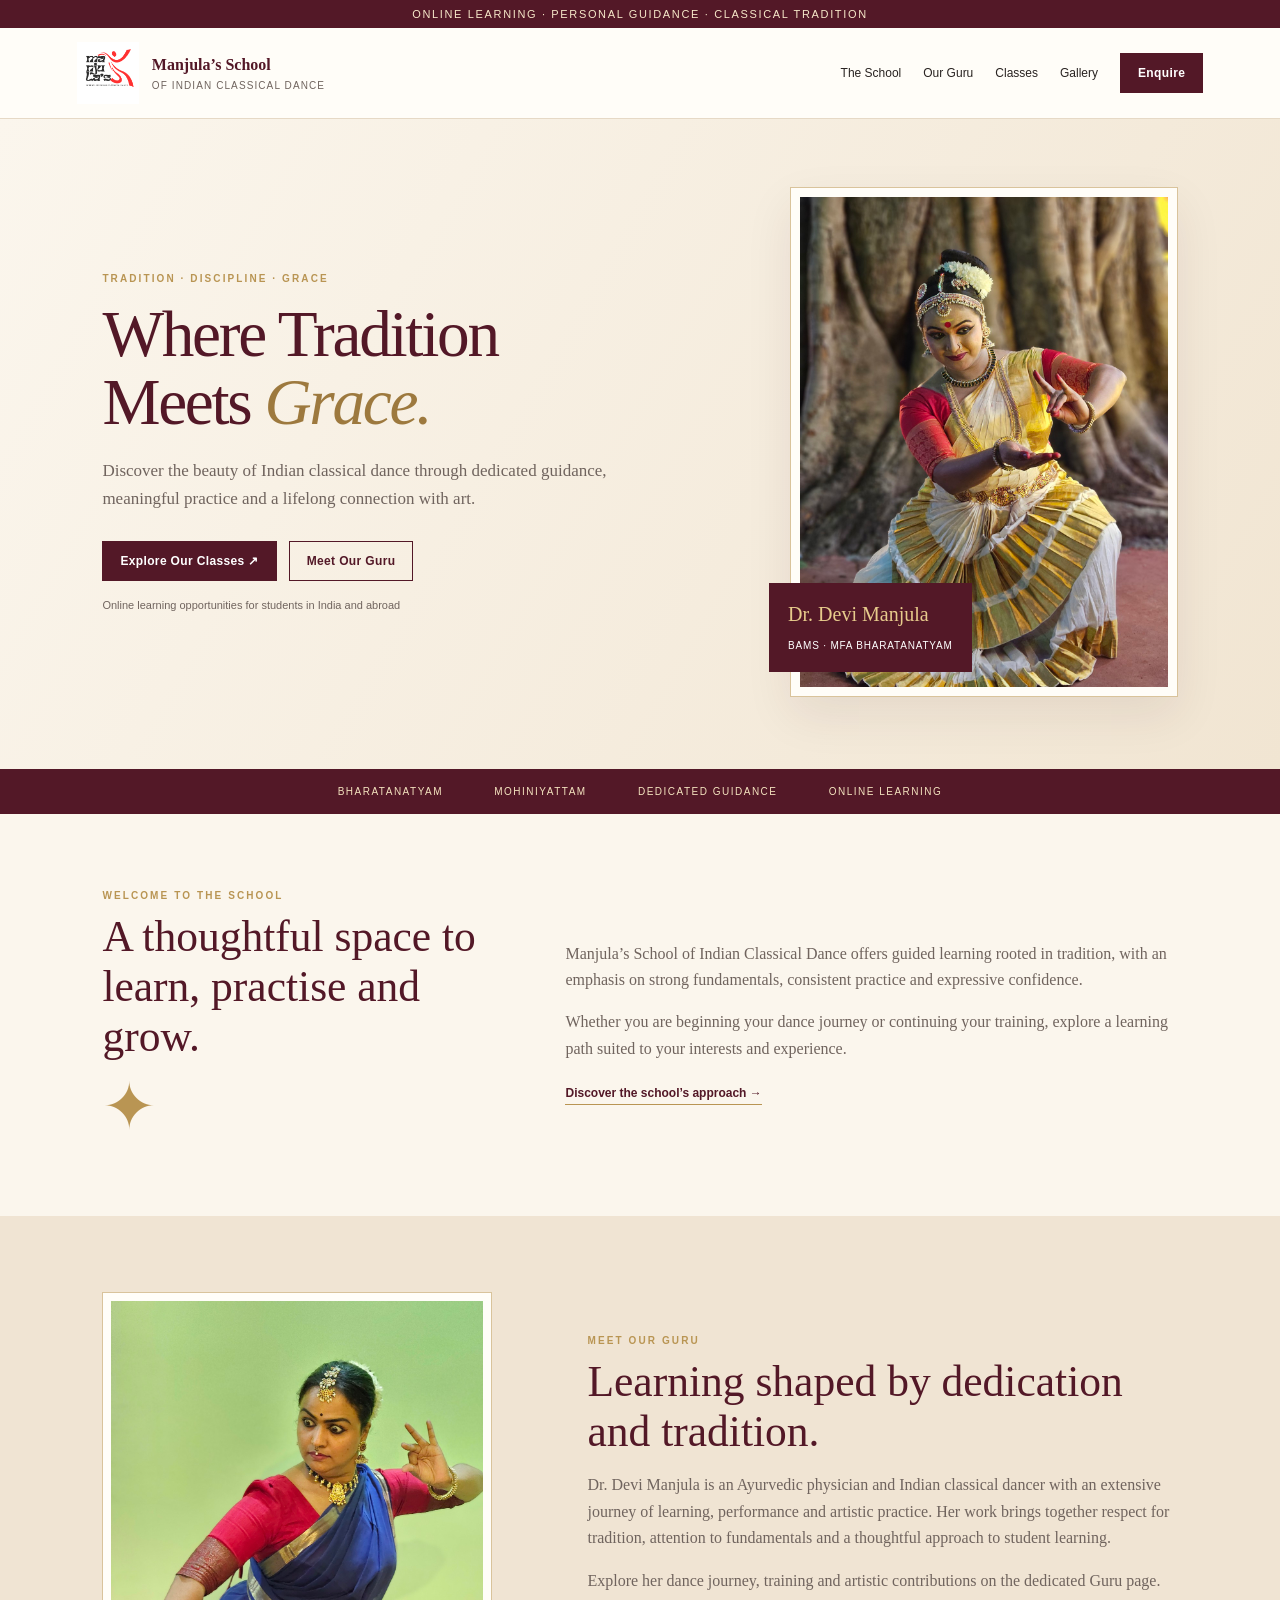
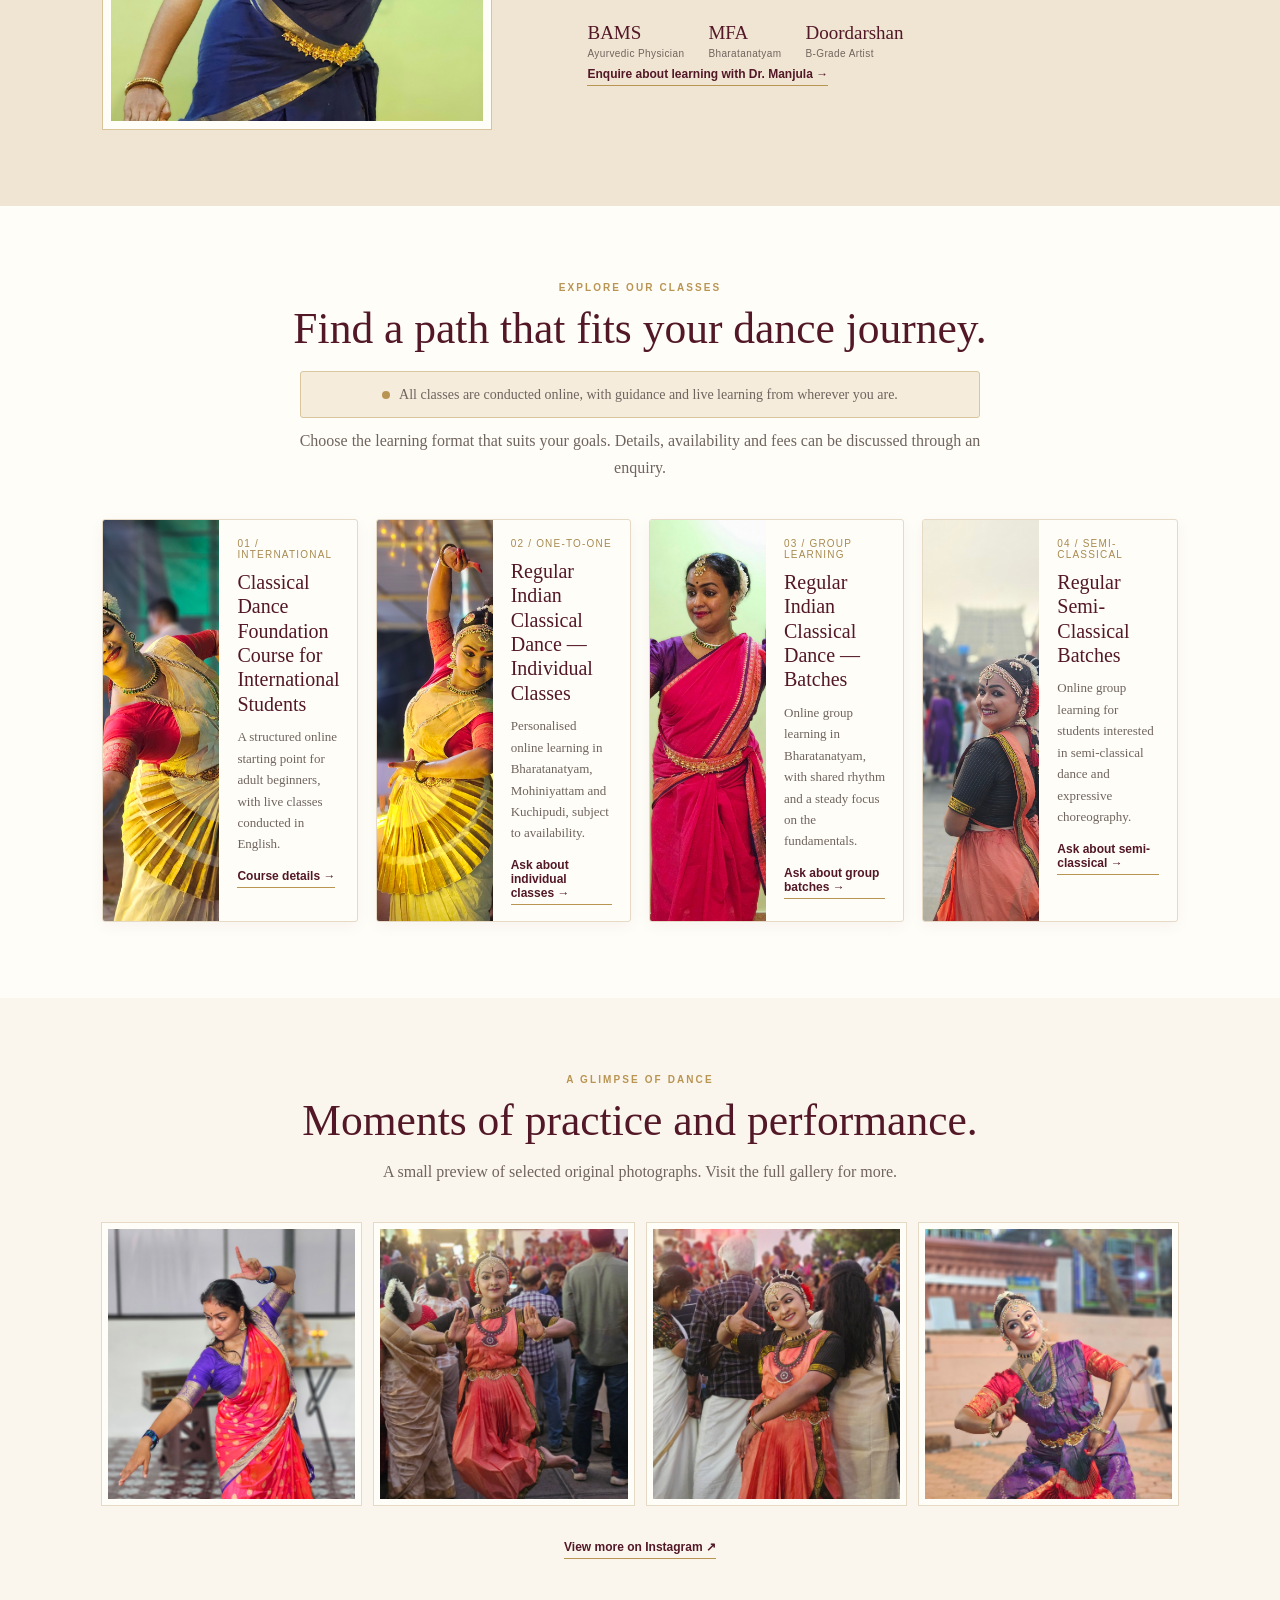
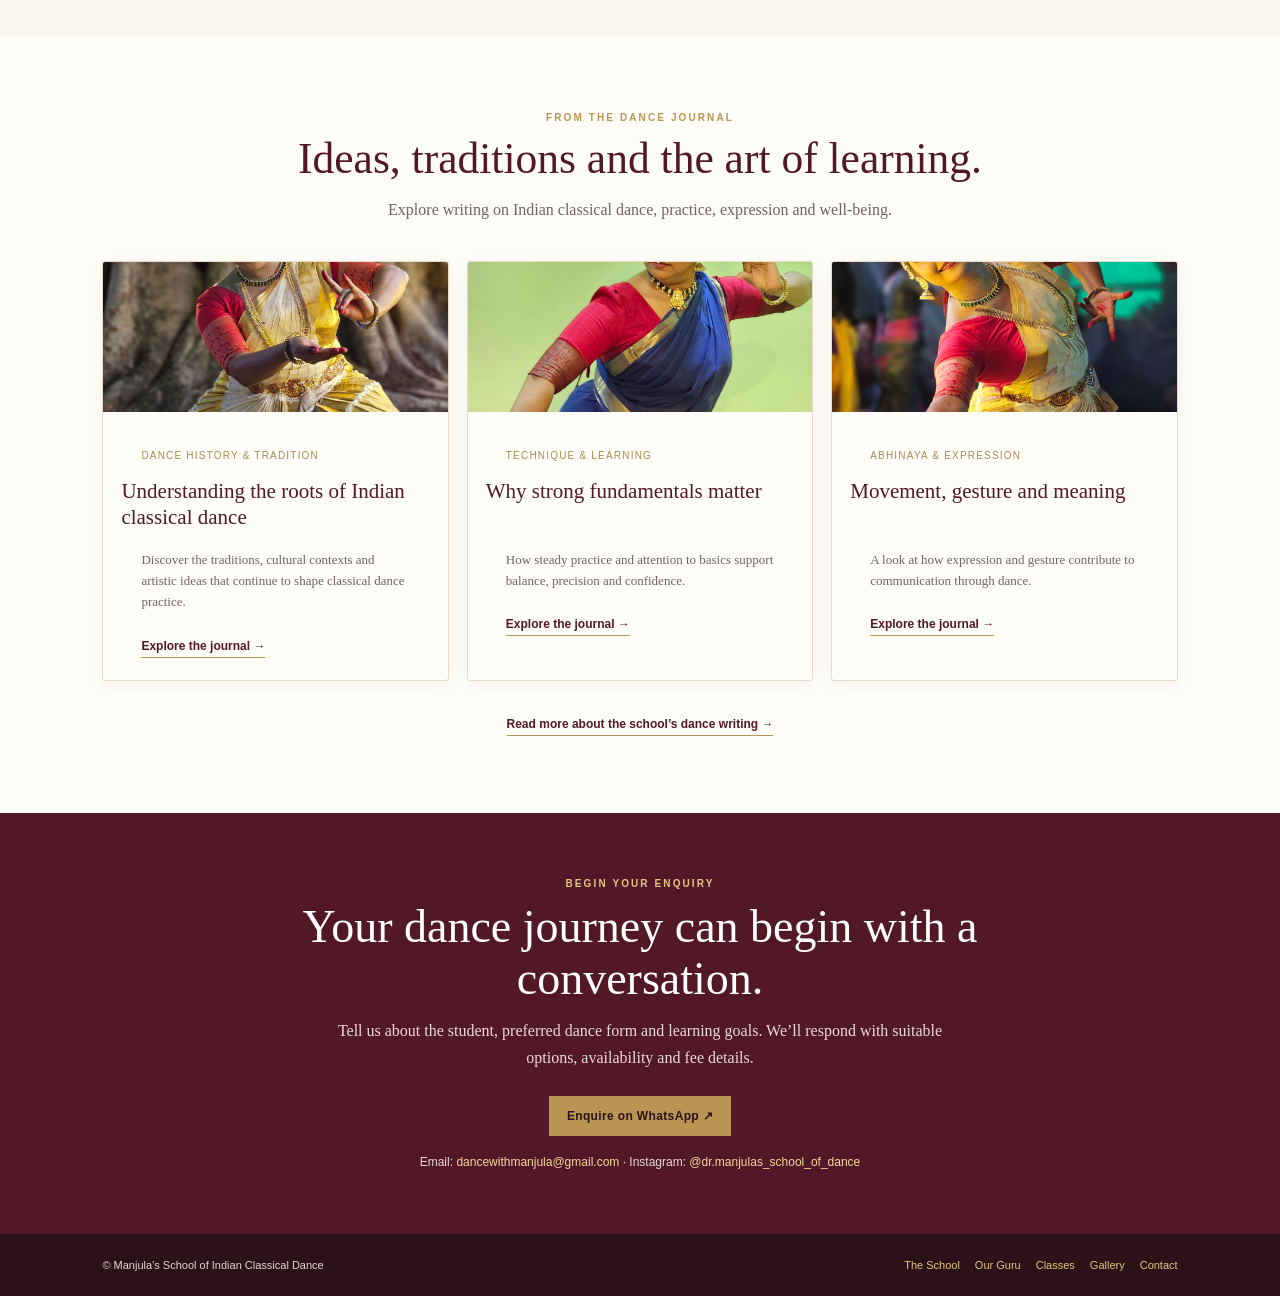
==== commit 25ce8cd0: "Add files via upload" ====
--- a/index.html
+++ b/index.html
@@ -1 +1,35 @@
-<!doctype html><html lang="en"><head><meta charset="utf-8"><meta name="viewport" content="width=device-width, initial-scale=1"><meta name="theme-color" content="#4a172a"><meta name="description" content="Manjula’s School of Indian Classical Dance. Bharatanatyam foundation programmes and online learning."><title>Home | Manjula’s School of Indian Classical Dance</title><link rel="stylesheet" href="assets/site.css"></head><body><div class="announcement">Live online classes · India & international students welcome</div><header><div class="container nav"><a class="brand" href="index.html"><span class="brand-mark">M</span><span><span class="brand-title">Manjula’s School</span><span class="brand-sub">of Indian Classical Dance</span></span></a><nav class="nav-links"><a href="about.html">The School</a><a href="courses.html">Courses</a><a href="guru.html">Our Guru</a><a href="gallery.html">Gallery</a><a href="journal.html">Journal</a><a class="btn" href="contact.html">Enquire ↗</a></nav></div></header><main><section class="hero"><div class="container hero-grid"><div><div class="eyebrow">A timeless art. A personal journey.</div><h1>Where Tradition Meets <em>Grace.</em></h1><p>Discover the beauty of Indian classical dance through dedicated guidance, meaningful practice and a lifelong connection with art.</p><div class="actions"><a class="btn" href="courses.html">Explore Our Classes ↗</a><a class="btn btn-light" href="guru.html">Meet Our Guru</a></div><p class="small">Live online Bharatanatyam foundation programmes for adult learners.</p></div><div class="hero-image"><img src="assets/hero.jpg" alt="Dr. Devi Manjula performing Bharatanatyam"><div class="image-tag"><strong>Dr. Devi Manjula</strong>Artist · Educator · Lifelong Learner</div></div></div></section><div class="trust"><div class="container"><div><strong>Bharatanatyam Foundation</strong><span>Structured group learning</span></div><div><strong>Live Online Classes</strong><span>Learn from anywhere</span></div><div><strong>Strong Fundamentals</strong><span>Guided practice</span></div><div><strong>International Enquiries</strong><span>Time zones considered</span></div></div></div><section class="section"><div class="container"><div class="heading"><div class="eyebrow">Choose your learning path</div><h2>Your dance journey begins here.</h2><p>Our current structured foundation programmes focus on Bharatanatyam for adult learners who are new to the art form.</p></div><div class="cards"><article class="card"><span class="tag">12 WEEKS · 12 SESSIONS</span><h3>Foundation — Starter</h3><p>A guided introduction to the fundamentals of Bharatanatyam, designed for adult learners with no previous experience.</p><a class="btn btn-light" href="courses.html#starter">Explore Starter ↗</a></article><article class="card"><span class="tag">12 WEEKS · 24 SESSIONS</span><h3>Foundation — Intensive</h3><p>A more intensive learning pathway with more frequent classes and additional opportunities for guided practice.</p><a class="btn btn-light" href="courses.html#intensive">Explore Intensive ↗</a></article><article class="card"><span class="tag">BY ENQUIRY</span><h3>Special Choreography</h3><p>Discuss choreography and preparation support for stage performances, cultural events and special occasions.</p><a class="btn btn-light" href="about.html#choreography">Explore the service ↗</a></article></div></div></section><section class="section alt"><div class="container split"><img src="assets/guru.jpg" alt="Dr. Devi Manjula in traditional attire" loading="lazy"><div class="content"><div class="eyebrow">Meet your guru</div><h2>Experience, artistry and a deep respect for tradition.</h2><p>Dr. Devi Manjula is an Ayurvedic physician and Indian classical dancer whose artistic journey reflects years of dedicated learning, practice and performance.</p><p>Her teaching emphasises strong fundamentals, disciplined practice, precision, grace and expressive understanding.</p><a class="btn" href="guru.html">Discover Her Journey ↗</a></div></div></section><section class="section"><div class="container"><div class="heading"><div class="eyebrow">A glimpse of the art</div><h2>Every movement tells a story.</h2><p>Explore selected moments of expression, rhythm and classical beauty.</p></div><div class="gallery-grid"><figure class="gallery-item"><img src="assets/bharatanatyam-stage.jpg" alt="Bharatanatyam stage performance" loading="lazy"><figcaption>On stage · Expression in motion</figcaption></figure><figure class="gallery-item"><img src="assets/bharatanatyam-expression.jpg" alt="Bharatanatyam expression" loading="lazy"><figcaption>Abhinaya</figcaption></figure><figure class="gallery-item"><img src="assets/mohiniyattam.jpg" alt="Classical dance pose" loading="lazy"><figcaption>Grace in every gesture</figcaption></figure><figure class="gallery-item"><img src="assets/performance-pink.jpg" alt="Classical dance performance" loading="lazy"><figcaption>Movement and energy</figcaption></figure><figure class="gallery-item"><img src="assets/group-performance.jpg" alt="Group classical dance performance" loading="lazy"><figcaption>Shared performance</figcaption></figure></div><p style="text-align:center;margin-top:25px"><a class="btn" href="gallery.html">Explore Our Gallery ↗</a></p></div></section><section class="section process"><div class="container"><div class="heading"><div class="eyebrow">Simple to begin</div><h2>From your first enquiry to your first class.</h2></div><div class="process-grid"><div class="process-item"><div class="process-num">01</div><h3>Tell us about you</h3><p>Share your experience, learning goals, country and time zone.</p></div><div class="process-item"><div class="process-num">02</div><h3>Find a suitable programme</h3><p>Discuss the programme format, schedule and fee details directly with us.</p></div><div class="process-item"><div class="process-num">03</div><h3>Begin your journey</h3><p>Receive the information you need to get started with online learning.</p></div></div></div></section></main><footer class="footer"><div class="container footer-inner"><div><div class="footer-brand">Manjula’s School of Indian Classical Dance</div><div class="footer-small">A tradition of dance · Online learning</div></div><div class="footer-links"><a href="courses.html">Courses</a><a href="gallery.html">Gallery</a><a href="journal.html">Dance Journal</a><a href="privacy.html">Privacy Policy</a><a href="mailto:dancewithmanjula@gmail.com">Email</a><a href="https://www.instagram.com/dr.manjulas_school_of_dance/" target="_blank" rel="noopener">Instagram ↗</a></div><div class="footer-small">© 2026 Manjula’s School of Indian Classical Dance</div></div></footer><a class="whatsapp" href="https://wa.me/917034669692?text=Hello%2C%20I%27m%20interested%20in%20Manjula%27s%20School%20of%20Indian%20Classical%20Dance." target="_blank" rel="noopener">WhatsApp Enquiry</a><script>document.querySelectorAll('form[data-whatsapp]').forEach(f=>f.addEventListener('submit',e=>{e.preventDefault();const d=new FormData(f);const msg=['Hello Manjula’s School of Indian Classical Dance,','',...Array.from(d.entries()).map(([k,v])=>k+': '+(v||'Not provided'))].join('\n');window.open('https://wa.me/917034669692?text='+encodeURIComponent(msg),'_blank','noopener');}));</script></body></html>+<!doctype html>
+<html lang="en"><head><meta charset="utf-8"><meta name="viewport" content="width=device-width, initial-scale=1"><meta name="description" content="Explore online Indian classical dance classes with Dr. Devi Manjula."><title>Manjula’s School of Indian Classical Dance</title>
+<style>
+:root{--maroon:#531827;--maroon2:#6b2435;--cream:#fbf6ed;--ivory:#fffdf8;--gold:#b99553;--ink:#292321;--muted:#70645e;--line:#e6d9c6}*{box-sizing:border-box}html{scroll-behavior:smooth}body{margin:0;background:var(--cream);color:var(--ink);font-family:Georgia,'Times New Roman',serif;line-height:1.65}a{color:inherit}img{max-width:100%;display:block}.announcement{background:var(--maroon);color:#f7e8c9;text-align:center;padding:8px 15px;font:11px Arial,sans-serif;letter-spacing:.15em;text-transform:uppercase}.header{display:flex;align-items:center;justify-content:space-between;gap:25px;padding:14px clamp(20px,6vw,88px);background:var(--ivory);border-bottom:1px solid var(--line)}.brand{display:flex;align-items:center;gap:13px;text-decoration:none;min-width:245px}.brand img{width:62px;height:62px;object-fit:contain}.brand b{display:block;color:var(--maroon);font-size:16px;line-height:1.25}.brand small{display:block;font:10px Arial,sans-serif;letter-spacing:.11em;text-transform:uppercase;color:var(--muted);margin-top:5px}nav{display:flex;align-items:center;gap:22px;font:12px Arial,sans-serif}nav a{text-decoration:none}nav a:hover,.text-link:hover{color:var(--gold)}.nav-button,.button{background:var(--maroon);color:white!important;text-decoration:none;padding:12px 17px;font:600 12px Arial,sans-serif;letter-spacing:.03em;border:1px solid var(--maroon);display:inline-block}.nav-button:hover,.button:hover{background:var(--maroon2)}.hero{display:grid;grid-template-columns:1.02fr .98fr;align-items:center;gap:clamp(30px,6vw,80px);padding:68px clamp(22px,8vw,118px) 72px;background:linear-gradient(120deg,#fbf6ed 0%,#f1e5d2 100%)}.eyebrow{font:700 10px Arial,sans-serif;letter-spacing:.21em;text-transform:uppercase;color:var(--gold)}h1{font-size:clamp(43px,5.1vw,70px);font-weight:400;line-height:1.05;letter-spacing:-.035em;color:var(--maroon);margin:16px 0 20px}h1 em{color:#9d793e;font-weight:400}.hero p{max-width:520px;color:var(--muted);font-size:17px}.actions{display:flex;gap:12px;flex-wrap:wrap;margin-top:28px}.button.outline{background:transparent;color:var(--maroon)!important}.subnote{font:11px Arial,sans-serif;color:var(--muted);margin-top:18px}.hero-image{position:relative;max-width:470px;margin-left:auto;padding:9px;background:var(--ivory);border:1px solid #d9c39b;box-shadow:0 18px 45px #3b1a2015}.hero-image img{width:100%;height:490px;object-fit:cover;object-position:center 20%}.image-caption{position:absolute;bottom:24px;left:-22px;background:var(--maroon);color:#fff;padding:15px 19px;max-width:235px}.image-caption strong{display:block;color:#e7cb8c;font-weight:400;font-size:20px}.image-caption span{font:10px Arial,sans-serif;letter-spacing:.08em;text-transform:uppercase}.qualities{display:flex;justify-content:center;gap:clamp(15px,4vw,55px);flex-wrap:wrap;background:var(--maroon);color:#f4e3bf;padding:17px 20px;font:10px Arial,sans-serif;letter-spacing:.15em;text-transform:uppercase}.section{padding:76px clamp(22px,8vw,118px)}.section-head{text-align:center;max-width:700px;margin:0 auto 38px}.section-head h2,.overview h2,.guru-copy h2,.journal h2{font-size:clamp(30px,3.4vw,44px);font-weight:400;line-height:1.15;color:var(--maroon);margin:10px 0 14px}.section-head p{margin:0;color:var(--muted)}.overview{display:grid;grid-template-columns:.8fr 1.2fr;gap:55px;align-items:center}.overview .ornament{color:var(--gold);font-size:65px;line-height:1}.overview p,.guru-copy p{color:var(--muted)}.text-link{display:inline-block;color:var(--maroon);font:700 12px Arial,sans-serif;text-decoration:none;border-bottom:1px solid var(--gold);padding-bottom:4px;margin-top:8px}.guru{background:#f0e4d3;display:grid;grid-template-columns:.82fr 1.18fr;align-items:center;gap:clamp(30px,6vw,75px)}.guru-photo{padding:8px;background:var(--ivory);border:1px solid #d9c39b;max-width:390px}.guru-photo img{width:100%;height:420px;object-fit:cover;object-position:center 18%}.credentials{display:flex;gap:24px;flex-wrap:wrap;margin-top:23px}.credentials strong{display:block;color:var(--maroon);font-size:19px;font-weight:400}.credentials small{display:block;font:10px Arial,sans-serif;letter-spacing:.04em;color:var(--muted)}.courses{background:var(--ivory)}.course-grid{display:grid;grid-template-columns:repeat(4,minmax(0,1fr));gap:16px}.course-card{padding:25px 22px;background:white;border:1px solid var(--line);min-height:255px;display:flex;flex-direction:column;align-items:flex-start}.course-number{font:10px Arial,sans-serif;letter-spacing:.16em;color:var(--gold)}.course-card h3{font-size:21px;line-height:1.25;color:var(--maroon);font-weight:400;margin:17px 0 10px}.course-card p{font-size:13px;color:var(--muted);margin:0 0 15px}.course-card .text-link{margin-top:auto}.gallery{background:var(--cream)}.gallery-grid{display:grid;grid-template-columns:repeat(4,1fr);gap:13px}.gallery-grid a{overflow:hidden;border:6px solid var(--ivory);outline:1px solid var(--line);background:white}.gallery-grid img{width:100%;height:270px;object-fit:cover;transition:transform .3s}.gallery-grid a:hover img{transform:scale(1.03)}.gallery-foot{text-align:center;margin-top:27px}.journal{background:var(--ivory)}.journal-grid{display:grid;grid-template-columns:repeat(3,1fr);gap:18px}.journal-card{border-top:1px solid var(--gold);padding:22px 4px 10px}.journal-card small{font:10px Arial,sans-serif;color:var(--gold);letter-spacing:.12em;text-transform:uppercase}.journal-card h3{font-size:23px;line-height:1.25;color:var(--maroon);font-weight:400;margin:12px 0}.journal-card p{font-size:13px;color:var(--muted)}.contact{background:var(--maroon);color:white;text-align:center;padding:65px 22px}.contact h2{font-size:clamp(30px,4vw,46px);line-height:1.15;font-weight:400;margin:12px auto;max-width:750px}.contact p{max-width:620px;margin:0 auto;color:#ead9d5}.contact .button{background:var(--gold);border-color:var(--gold);color:#2c1118!important;margin-top:25px}.contact .eyebrow{color:#e3c781}.contact-details{font:12px Arial,sans-serif;margin-top:19px;color:#ead9d5}.contact-details a{color:#f2d99b;text-decoration:none}footer{display:flex;justify-content:space-between;align-items:center;gap:15px;flex-wrap:wrap;padding:25px clamp(22px,8vw,118px);background:#2b1118;color:#e7d8d2;font:11px Arial,sans-serif}footer a{color:#e3c781;text-decoration:none}.footer-links{display:flex;gap:15px;flex-wrap:wrap}
+@media(max-width:980px){nav{gap:12px}.course-grid{grid-template-columns:repeat(2,1fr)}.hero{gap:30px}.hero-image img{height:420px}.gallery-grid{grid-template-columns:repeat(2,1fr)}}@media(max-width:680px){.header{align-items:center;padding:12px 18px}.brand{min-width:0}.brand img{width:49px;height:49px}.brand b{font-size:13px}.brand small{font-size:8px}nav a:not(.nav-button){display:none}.nav-button{padding:10px}.hero{grid-template-columns:1fr;padding-top:45px;padding-bottom:48px}.hero-image{margin:10px auto 0;max-width:390px;width:100%}.hero-image img{height:390px}.image-caption{left:-9px;bottom:20px}.section{padding-top:55px;padding-bottom:55px}.overview,.guru{grid-template-columns:1fr;gap:25px}.overview .ornament{display:none}.guru-photo{max-width:330px}.guru-photo img{height:350px}.course-grid{grid-template-columns:1fr}.course-card{min-height:0}.gallery-grid{grid-template-columns:repeat(2,1fr);gap:10px}.gallery-grid img{height:210px}.journal-grid{grid-template-columns:1fr;gap:12px}.journal-card{padding-top:18px}.qualities{gap:12px;font-size:9px}.credentials{gap:18px}footer{align-items:flex-start}}
+
+.course-card{padding:0;overflow:hidden;border-radius:3px;box-shadow:0 7px 20px #3b1a2008;transition:transform .2s,box-shadow .2s}.course-card:hover{transform:translateY(-3px);box-shadow:0 12px 26px #3b1a2012}.course-thumb{height:145px;position:relative;overflow:hidden;background:#eadcc6}.course-thumb img{width:100%;height:100%;object-fit:cover;transition:transform .3s}.course-card:hover .course-thumb img{transform:scale(1.035)}.online-pill{position:absolute;top:12px;left:12px;display:inline-flex;align-items:center;gap:6px;background:#fffdf5;color:#531827;border:1px solid #d7c39d;padding:6px 9px;border-radius:30px;font:700 9px Arial,sans-serif;letter-spacing:.08em;text-transform:uppercase;box-shadow:0 2px 8px #2b11181a}.online-pill:before{content:' ';width:6px;height:6px;border-radius:50%;background:#5d8c65}.course-body{padding:19px 20px 22px;display:flex;flex-direction:column;align-items:flex-start;flex:1}.course-body h3{margin-top:12px}.journal-card{padding:0 0 20px;background:#fffdf9;border:1px solid var(--line);border-radius:3px;overflow:hidden;box-shadow:0 8px 24px #3b1a2008;transition:transform .2s,box-shadow .2s}.journal-card:hover{transform:translateY(-3px);box-shadow:0 14px 28px #3b1a2014}.journal-thumb{height:155px;overflow:hidden;background:#eadcc6;position:relative}.journal-thumb img{width:100%;height:100%;object-fit:cover}.journal-thumb:after{content:'';position:absolute;inset:0;background:linear-gradient(0deg,#2b111833,transparent 65%)}.journal-card small,.journal-card h3,.journal-card p,.journal-card .text-link{margin-left:20px;margin-right:20px}.journal-card small{display:inline-block;margin-top:18px}.journal-card h3{margin-top:10px;min-height:58px}.journal-card p{flex:1}.journal-card .text-link{margin-top:10px}.journal-grid{align-items:stretch}.journal-card{display:flex;flex-direction:column}.journal-card .text-link{align-self:flex-start}
+@media(max-width:680px){.course-thumb{height:175px}.journal-thumb{height:190px}.journal-card h3{min-height:0}}
+
+/* Refined course and journal cards */
+.online-note{display:flex;align-items:center;justify-content:center;gap:9px;max-width:680px;margin:18px auto 10px!important;padding:12px 16px;border:1px solid #d9c59e;background:#f5ecdc;color:#531827;font-size:14px!important;line-height:1.5!important;border-radius:3px}.online-dot{display:inline-block;width:8px;height:8px;border-radius:50%;background:#b99553;flex:0 0 8px}
+.course-grid-refined{align-items:stretch;gap:18px}.course-card-refined{display:grid;grid-template-columns:116px minmax(0,1fr);gap:0;overflow:hidden;background:#fffdf8;border:1px solid #e6d9c6;min-height:190px;box-shadow:0 4px 16px rgba(60,30,25,.045)}.course-image{width:116px;height:100%;min-height:190px;object-fit:cover;display:block}.course-copy{padding:18px 18px 16px;display:flex;flex-direction:column;align-items:flex-start}.course-copy small,.journal-copy small{font:10px Arial,sans-serif;color:#a88a50;letter-spacing:.12em;text-transform:uppercase}.course-copy h3{font-size:20px;line-height:1.22;color:#531827;font-weight:400;margin:10px 0}.course-copy p{font-size:13px;color:#70645e;margin:0 0 14px}.course-copy .text-link{margin-top:auto;font-size:12px}
+.journal-grid-refined{gap:18px;align-items:stretch}.journal-card-refined{padding:0!important;border:1px solid #e6d9c6!important;background:#fffdf8;overflow:hidden;box-shadow:0 4px 18px rgba(60,30,25,.05)}.journal-image{width:100%;height:150px;object-fit:cover;display:block}.journal-copy{padding:20px 18px 22px}.journal-copy h3{font-size:21px!important;line-height:1.25!important;margin:10px 0!important}.journal-copy p{font-size:13px;margin-bottom:16px}.journal-bottom{text-align:center;margin-top:28px}
+@media(max-width:620px){.course-grid-refined{grid-template-columns:1fr!important;gap:14px}.course-card-refined{grid-template-columns:100px minmax(0,1fr);min-height:170px}.course-image{width:100px;min-height:170px}.course-copy{padding:14px 13px}.course-copy h3{font-size:18px}.journal-grid-refined{grid-template-columns:1fr!important;gap:16px}.journal-card-refined{display:grid;grid-template-columns:112px minmax(0,1fr)}.journal-image{height:100%;min-height:190px}.journal-copy{padding:15px 13px}.journal-copy h3{font-size:19px!important}.online-note{font-size:13px!important;text-align:left}}
+
+</style></head><body>
+<div class="announcement">Online learning · Personal guidance · Classical tradition</div>
+<header class="header"><a class="brand" href="#home"><img src="[data-uri]" alt="Manjula’s School of Indian Classical Dance logo"><span><b>Manjula’s School</b><small>of Indian Classical Dance</small></span></a><nav><a href="#school">The School</a><a href="#guru">Our Guru</a><a href="#classes">Classes</a><a href="#gallery">Gallery</a><a class="nav-button" href="#contact">Enquire</a></nav></header>
+<main>
+<section class="hero" id="home"><div><div class="eyebrow">Tradition · Discipline · Grace</div><h1>Where Tradition<br>Meets <em>Grace.</em></h1><p>Discover the beauty of Indian classical dance through dedicated guidance, meaningful practice and a lifelong connection with art.</p><div class="actions"><a class="button" href="#classes">Explore Our Classes ↗</a><a class="button outline" href="#guru">Meet Our Guru</a></div><div class="subnote">Online learning opportunities for students in India and abroad</div></div><div class="hero-image"><img src="[data-uri]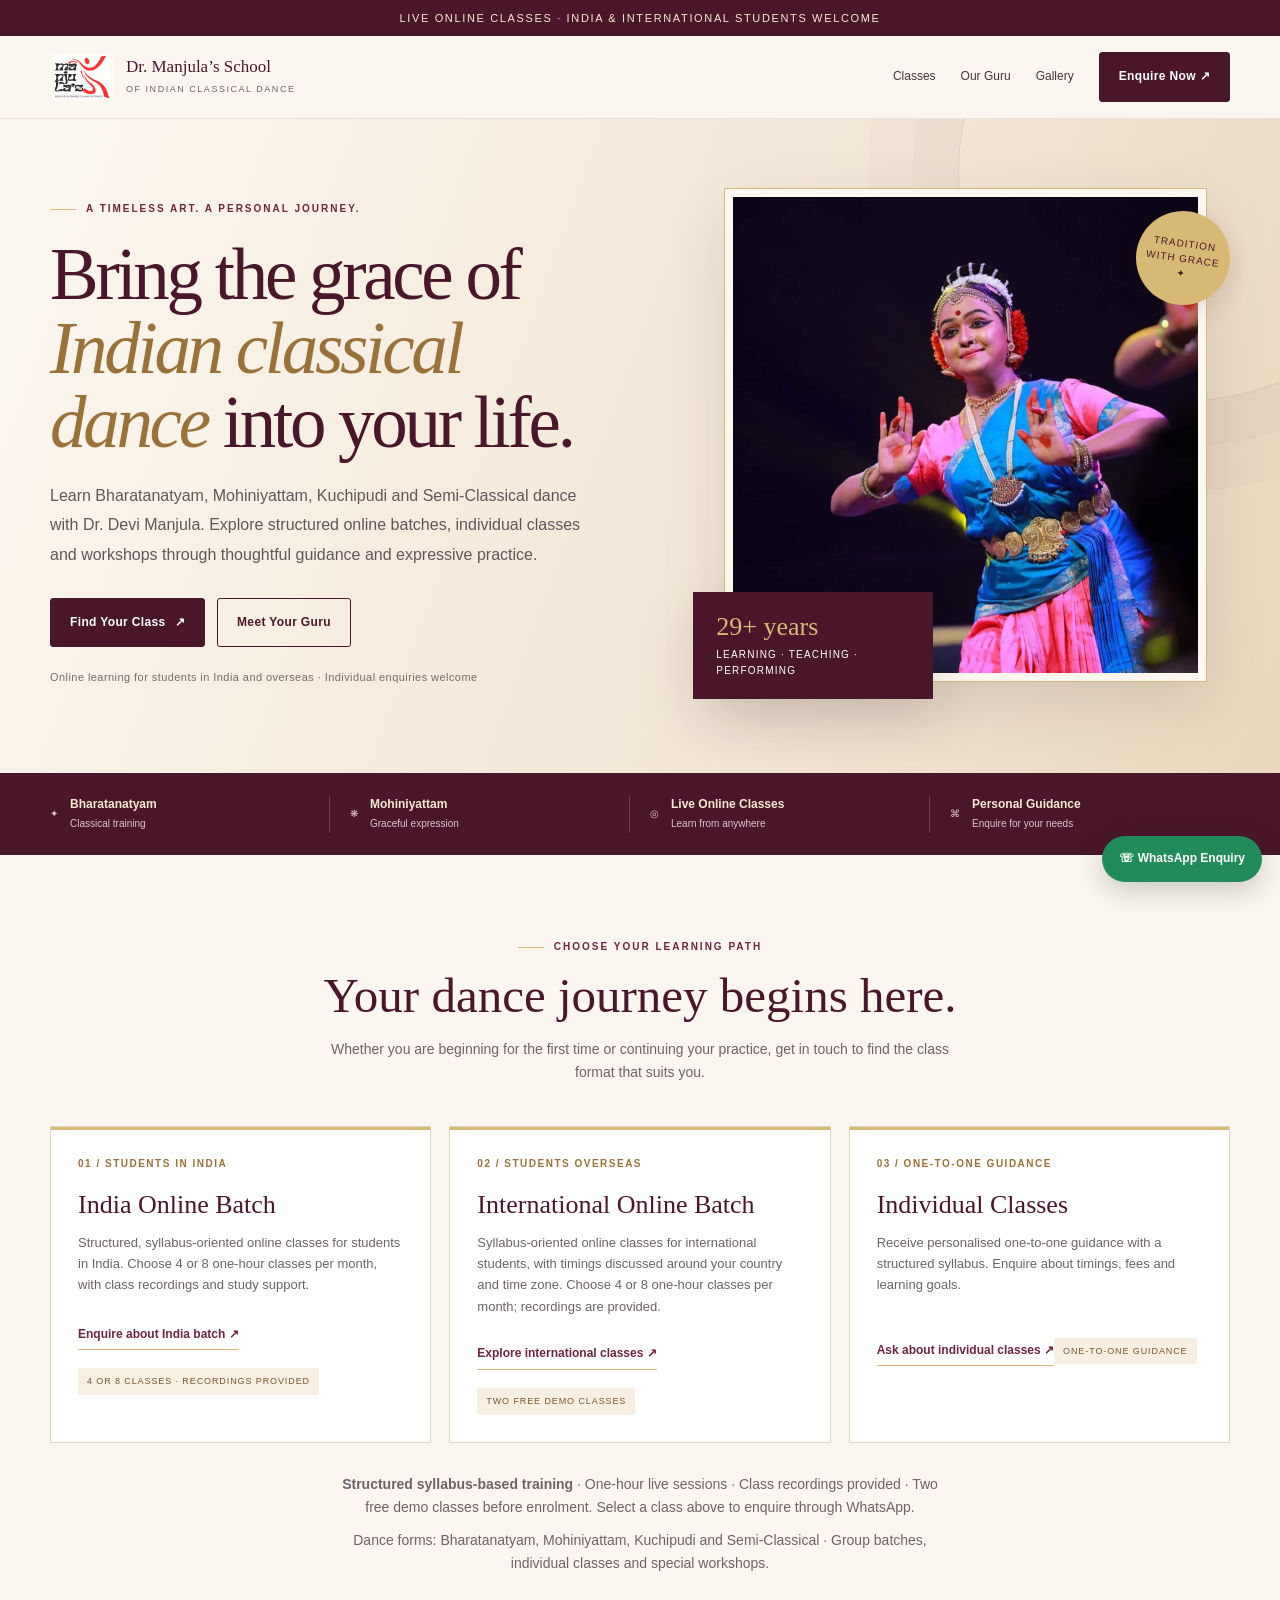
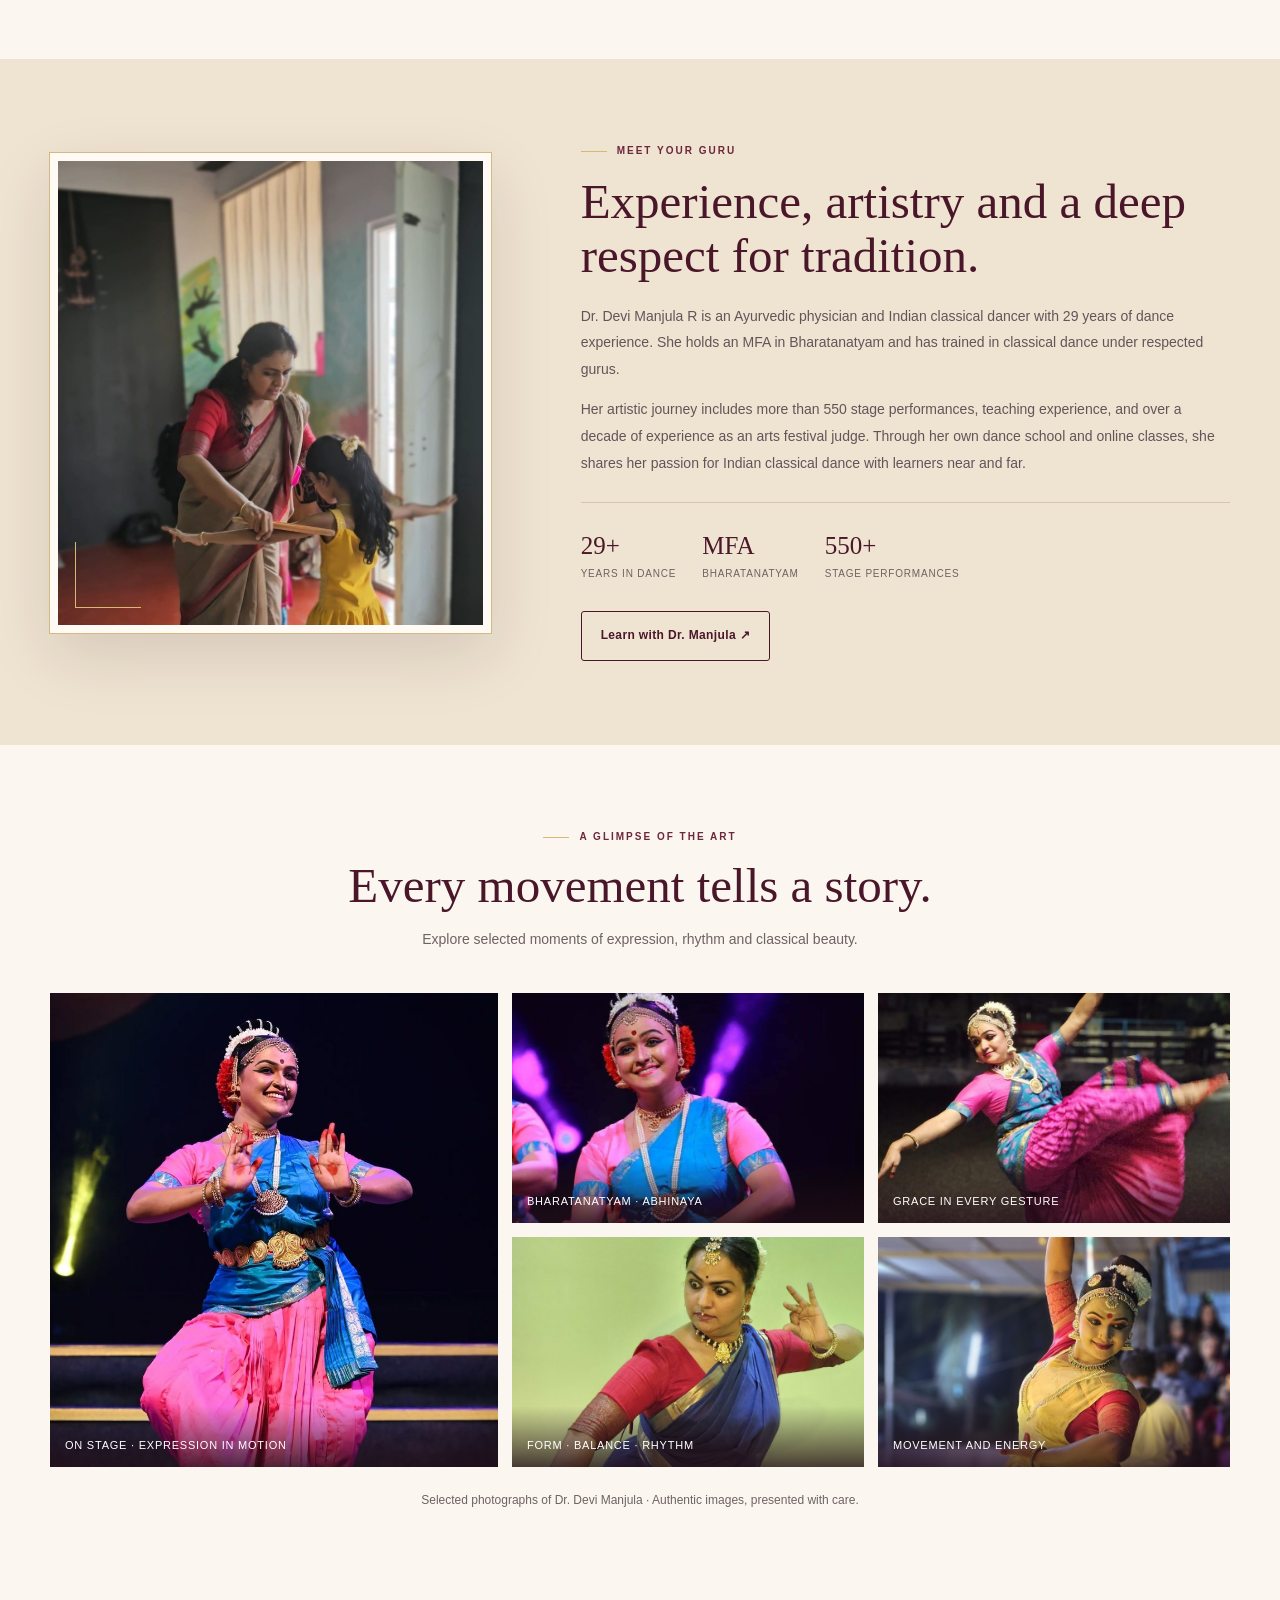
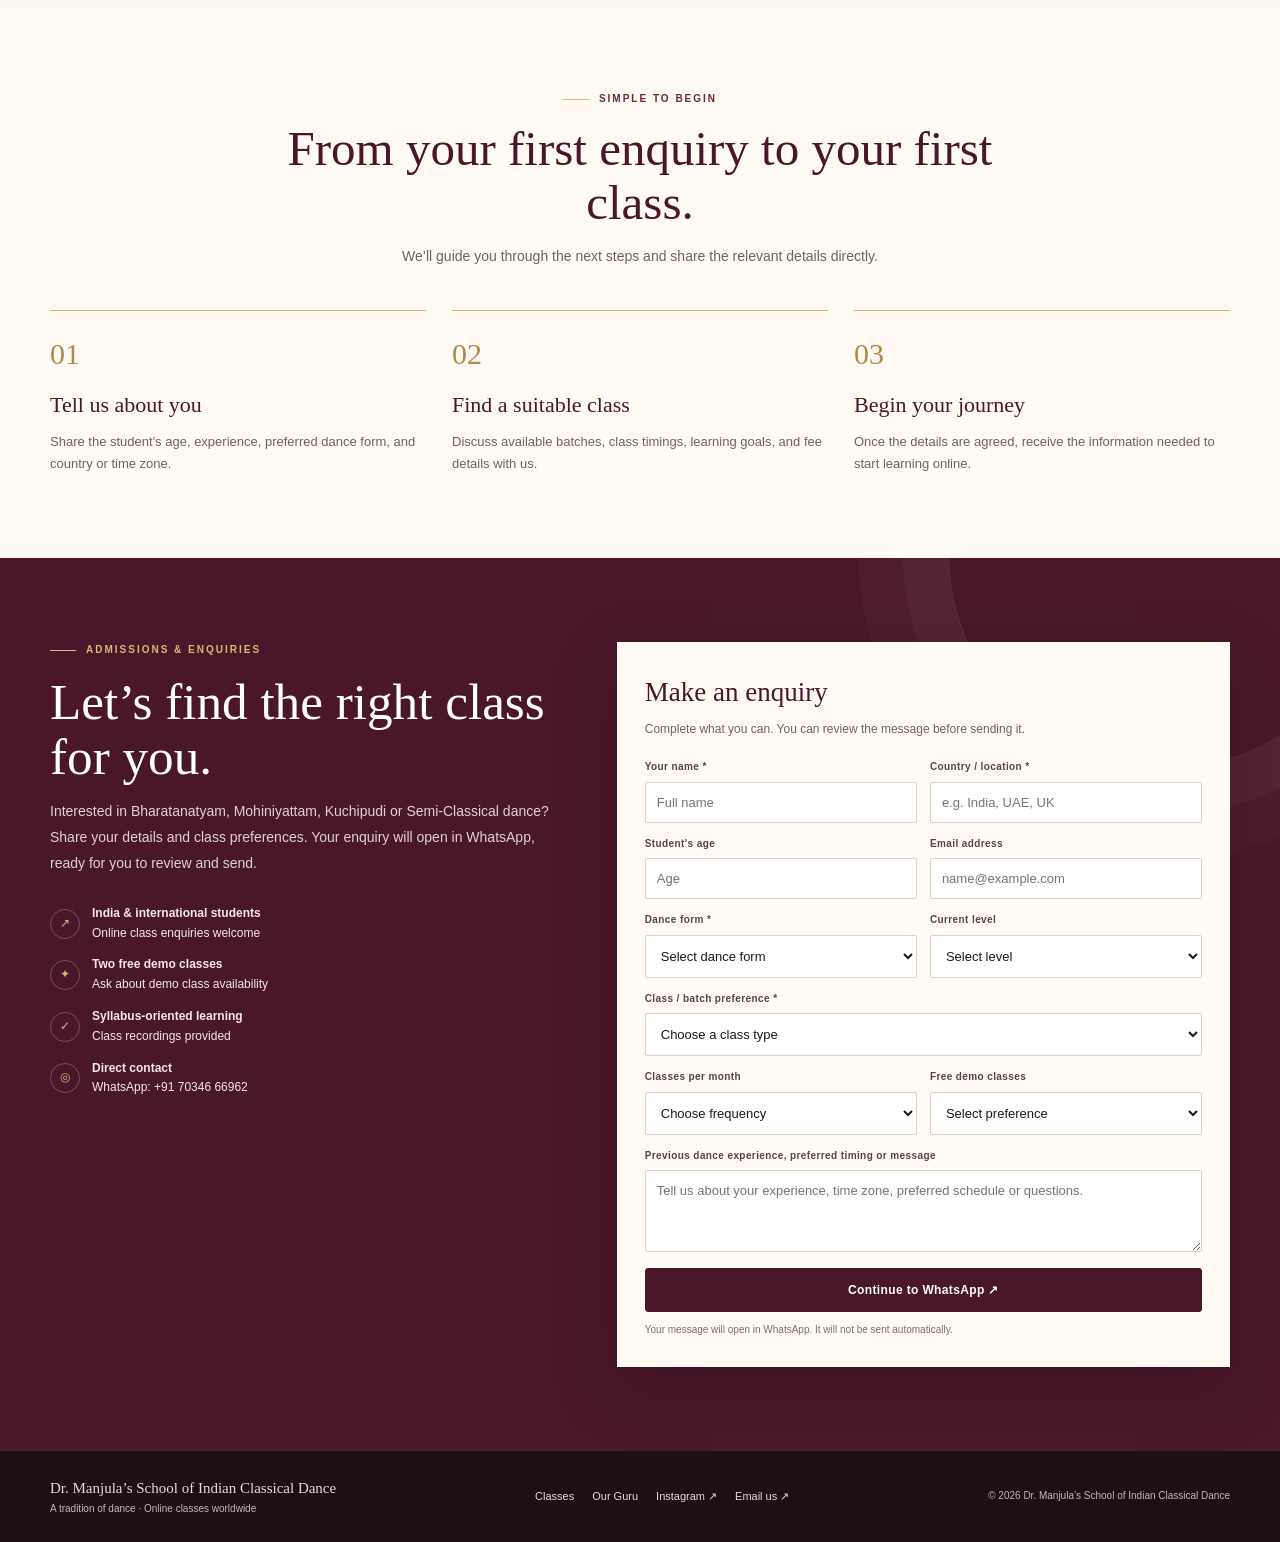
==== commit ed928781: "Add files via upload" ====
--- a/index.html
+++ b/index.html
@@ -1,35 +1,318 @@
 <!doctype html>
-<html lang="en"><head><meta charset="utf-8"><meta name="viewport" content="width=device-width, initial-scale=1"><meta name="description" content="Explore online Indian classical dance classes with Dr. Devi Manjula."><title>Manjula’s School of Indian Classical Dance</title>
+<html lang="en">
+<head>
+<meta charset="utf-8">
+<meta name="viewport" content="width=device-width, initial-scale=1">
+<meta name="theme-color" content="#24131c">
+<meta name="description" content="Learn Bharatanatyam and Mohiniyattam online with Dr. Devi Manjula. Classes for students in India and around the world.">
+<title>Dr. Manjula’s School of Indian Classical Dance</title>
 <style>
-:root{--maroon:#531827;--maroon2:#6b2435;--cream:#fbf6ed;--ivory:#fffdf8;--gold:#b99553;--ink:#292321;--muted:#70645e;--line:#e6d9c6}*{box-sizing:border-box}html{scroll-behavior:smooth}body{margin:0;background:var(--cream);color:var(--ink);font-family:Georgia,'Times New Roman',serif;line-height:1.65}a{color:inherit}img{max-width:100%;display:block}.announcement{background:var(--maroon);color:#f7e8c9;text-align:center;padding:8px 15px;font:11px Arial,sans-serif;letter-spacing:.15em;text-transform:uppercase}.header{display:flex;align-items:center;justify-content:space-between;gap:25px;padding:14px clamp(20px,6vw,88px);background:var(--ivory);border-bottom:1px solid var(--line)}.brand{display:flex;align-items:center;gap:13px;text-decoration:none;min-width:245px}.brand img{width:62px;height:62px;object-fit:contain}.brand b{display:block;color:var(--maroon);font-size:16px;line-height:1.25}.brand small{display:block;font:10px Arial,sans-serif;letter-spacing:.11em;text-transform:uppercase;color:var(--muted);margin-top:5px}nav{display:flex;align-items:center;gap:22px;font:12px Arial,sans-serif}nav a{text-decoration:none}nav a:hover,.text-link:hover{color:var(--gold)}.nav-button,.button{background:var(--maroon);color:white!important;text-decoration:none;padding:12px 17px;font:600 12px Arial,sans-serif;letter-spacing:.03em;border:1px solid var(--maroon);display:inline-block}.nav-button:hover,.button:hover{background:var(--maroon2)}.hero{display:grid;grid-template-columns:1.02fr .98fr;align-items:center;gap:clamp(30px,6vw,80px);padding:68px clamp(22px,8vw,118px) 72px;background:linear-gradient(120deg,#fbf6ed 0%,#f1e5d2 100%)}.eyebrow{font:700 10px Arial,sans-serif;letter-spacing:.21em;text-transform:uppercase;color:var(--gold)}h1{font-size:clamp(43px,5.1vw,70px);font-weight:400;line-height:1.05;letter-spacing:-.035em;color:var(--maroon);margin:16px 0 20px}h1 em{color:#9d793e;font-weight:400}.hero p{max-width:520px;color:var(--muted);font-size:17px}.actions{display:flex;gap:12px;flex-wrap:wrap;margin-top:28px}.button.outline{background:transparent;color:var(--maroon)!important}.subnote{font:11px Arial,sans-serif;color:var(--muted);margin-top:18px}.hero-image{position:relative;max-width:470px;margin-left:auto;padding:9px;background:var(--ivory);border:1px solid #d9c39b;box-shadow:0 18px 45px #3b1a2015}.hero-image img{width:100%;height:490px;object-fit:cover;object-position:center 20%}.image-caption{position:absolute;bottom:24px;left:-22px;background:var(--maroon);color:#fff;padding:15px 19px;max-width:235px}.image-caption strong{display:block;color:#e7cb8c;font-weight:400;font-size:20px}.image-caption span{font:10px Arial,sans-serif;letter-spacing:.08em;text-transform:uppercase}.qualities{display:flex;justify-content:center;gap:clamp(15px,4vw,55px);flex-wrap:wrap;background:var(--maroon);color:#f4e3bf;padding:17px 20px;font:10px Arial,sans-serif;letter-spacing:.15em;text-transform:uppercase}.section{padding:76px clamp(22px,8vw,118px)}.section-head{text-align:center;max-width:700px;margin:0 auto 38px}.section-head h2,.overview h2,.guru-copy h2,.journal h2{font-size:clamp(30px,3.4vw,44px);font-weight:400;line-height:1.15;color:var(--maroon);margin:10px 0 14px}.section-head p{margin:0;color:var(--muted)}.overview{display:grid;grid-template-columns:.8fr 1.2fr;gap:55px;align-items:center}.overview .ornament{color:var(--gold);font-size:65px;line-height:1}.overview p,.guru-copy p{color:var(--muted)}.text-link{display:inline-block;color:var(--maroon);font:700 12px Arial,sans-serif;text-decoration:none;border-bottom:1px solid var(--gold);padding-bottom:4px;margin-top:8px}.guru{background:#f0e4d3;display:grid;grid-template-columns:.82fr 1.18fr;align-items:center;gap:clamp(30px,6vw,75px)}.guru-photo{padding:8px;background:var(--ivory);border:1px solid #d9c39b;max-width:390px}.guru-photo img{width:100%;height:420px;object-fit:cover;object-position:center 18%}.credentials{display:flex;gap:24px;flex-wrap:wrap;margin-top:23px}.credentials strong{display:block;color:var(--maroon);font-size:19px;font-weight:400}.credentials small{display:block;font:10px Arial,sans-serif;letter-spacing:.04em;color:var(--muted)}.courses{background:var(--ivory)}.course-grid{display:grid;grid-template-columns:repeat(4,minmax(0,1fr));gap:16px}.course-card{padding:25px 22px;background:white;border:1px solid var(--line);min-height:255px;display:flex;flex-direction:column;align-items:flex-start}.course-number{font:10px Arial,sans-serif;letter-spacing:.16em;color:var(--gold)}.course-card h3{font-size:21px;line-height:1.25;color:var(--maroon);font-weight:400;margin:17px 0 10px}.course-card p{font-size:13px;color:var(--muted);margin:0 0 15px}.course-card .text-link{margin-top:auto}.gallery{background:var(--cream)}.gallery-grid{display:grid;grid-template-columns:repeat(4,1fr);gap:13px}.gallery-grid a{overflow:hidden;border:6px solid var(--ivory);outline:1px solid var(--line);background:white}.gallery-grid img{width:100%;height:270px;object-fit:cover;transition:transform .3s}.gallery-grid a:hover img{transform:scale(1.03)}.gallery-foot{text-align:center;margin-top:27px}.journal{background:var(--ivory)}.journal-grid{display:grid;grid-template-columns:repeat(3,1fr);gap:18px}.journal-card{border-top:1px solid var(--gold);padding:22px 4px 10px}.journal-card small{font:10px Arial,sans-serif;color:var(--gold);letter-spacing:.12em;text-transform:uppercase}.journal-card h3{font-size:23px;line-height:1.25;color:var(--maroon);font-weight:400;margin:12px 0}.journal-card p{font-size:13px;color:var(--muted)}.contact{background:var(--maroon);color:white;text-align:center;padding:65px 22px}.contact h2{font-size:clamp(30px,4vw,46px);line-height:1.15;font-weight:400;margin:12px auto;max-width:750px}.contact p{max-width:620px;margin:0 auto;color:#ead9d5}.contact .button{background:var(--gold);border-color:var(--gold);color:#2c1118!important;margin-top:25px}.contact .eyebrow{color:#e3c781}.contact-details{font:12px Arial,sans-serif;margin-top:19px;color:#ead9d5}.contact-details a{color:#f2d99b;text-decoration:none}footer{display:flex;justify-content:space-between;align-items:center;gap:15px;flex-wrap:wrap;padding:25px clamp(22px,8vw,118px);background:#2b1118;color:#e7d8d2;font:11px Arial,sans-serif}footer a{color:#e3c781;text-decoration:none}.footer-links{display:flex;gap:15px;flex-wrap:wrap}
-@media(max-width:980px){nav{gap:12px}.course-grid{grid-template-columns:repeat(2,1fr)}.hero{gap:30px}.hero-image img{height:420px}.gallery-grid{grid-template-columns:repeat(2,1fr)}}@media(max-width:680px){.header{align-items:center;padding:12px 18px}.brand{min-width:0}.brand img{width:49px;height:49px}.brand b{font-size:13px}.brand small{font-size:8px}nav a:not(.nav-button){display:none}.nav-button{padding:10px}.hero{grid-template-columns:1fr;padding-top:45px;padding-bottom:48px}.hero-image{margin:10px auto 0;max-width:390px;width:100%}.hero-image img{height:390px}.image-caption{left:-9px;bottom:20px}.section{padding-top:55px;padding-bottom:55px}.overview,.guru{grid-template-columns:1fr;gap:25px}.overview .ornament{display:none}.guru-photo{max-width:330px}.guru-photo img{height:350px}.course-grid{grid-template-columns:1fr}.course-card{min-height:0}.gallery-grid{grid-template-columns:repeat(2,1fr);gap:10px}.gallery-grid img{height:210px}.journal-grid{grid-template-columns:1fr;gap:12px}.journal-card{padding-top:18px}.qualities{gap:12px;font-size:9px}.credentials{gap:18px}footer{align-items:flex-start}}
-
-.course-card{padding:0;overflow:hidden;border-radius:3px;box-shadow:0 7px 20px #3b1a2008;transition:transform .2s,box-shadow .2s}.course-card:hover{transform:translateY(-3px);box-shadow:0 12px 26px #3b1a2012}.course-thumb{height:145px;position:relative;overflow:hidden;background:#eadcc6}.course-thumb img{width:100%;height:100%;object-fit:cover;transition:transform .3s}.course-card:hover .course-thumb img{transform:scale(1.035)}.online-pill{position:absolute;top:12px;left:12px;display:inline-flex;align-items:center;gap:6px;background:#fffdf5;color:#531827;border:1px solid #d7c39d;padding:6px 9px;border-radius:30px;font:700 9px Arial,sans-serif;letter-spacing:.08em;text-transform:uppercase;box-shadow:0 2px 8px #2b11181a}.online-pill:before{content:' ';width:6px;height:6px;border-radius:50%;background:#5d8c65}.course-body{padding:19px 20px 22px;display:flex;flex-direction:column;align-items:flex-start;flex:1}.course-body h3{margin-top:12px}.journal-card{padding:0 0 20px;background:#fffdf9;border:1px solid var(--line);border-radius:3px;overflow:hidden;box-shadow:0 8px 24px #3b1a2008;transition:transform .2s,box-shadow .2s}.journal-card:hover{transform:translateY(-3px);box-shadow:0 14px 28px #3b1a2014}.journal-thumb{height:155px;overflow:hidden;background:#eadcc6;position:relative}.journal-thumb img{width:100%;height:100%;object-fit:cover}.journal-thumb:after{content:'';position:absolute;inset:0;background:linear-gradient(0deg,#2b111833,transparent 65%)}.journal-card small,.journal-card h3,.journal-card p,.journal-card .text-link{margin-left:20px;margin-right:20px}.journal-card small{display:inline-block;margin-top:18px}.journal-card h3{margin-top:10px;min-height:58px}.journal-card p{flex:1}.journal-card .text-link{margin-top:10px}.journal-grid{align-items:stretch}.journal-card{display:flex;flex-direction:column}.journal-card .text-link{align-self:flex-start}
-@media(max-width:680px){.course-thumb{height:175px}.journal-thumb{height:190px}.journal-card h3{min-height:0}}
-
-/* Refined course and journal cards */
-.online-note{display:flex;align-items:center;justify-content:center;gap:9px;max-width:680px;margin:18px auto 10px!important;padding:12px 16px;border:1px solid #d9c59e;background:#f5ecdc;color:#531827;font-size:14px!important;line-height:1.5!important;border-radius:3px}.online-dot{display:inline-block;width:8px;height:8px;border-radius:50%;background:#b99553;flex:0 0 8px}
-.course-grid-refined{align-items:stretch;gap:18px}.course-card-refined{display:grid;grid-template-columns:116px minmax(0,1fr);gap:0;overflow:hidden;background:#fffdf8;border:1px solid #e6d9c6;min-height:190px;box-shadow:0 4px 16px rgba(60,30,25,.045)}.course-image{width:116px;height:100%;min-height:190px;object-fit:cover;display:block}.course-copy{padding:18px 18px 16px;display:flex;flex-direction:column;align-items:flex-start}.course-copy small,.journal-copy small{font:10px Arial,sans-serif;color:#a88a50;letter-spacing:.12em;text-transform:uppercase}.course-copy h3{font-size:20px;line-height:1.22;color:#531827;font-weight:400;margin:10px 0}.course-copy p{font-size:13px;color:#70645e;margin:0 0 14px}.course-copy .text-link{margin-top:auto;font-size:12px}
-.journal-grid-refined{gap:18px;align-items:stretch}.journal-card-refined{padding:0!important;border:1px solid #e6d9c6!important;background:#fffdf8;overflow:hidden;box-shadow:0 4px 18px rgba(60,30,25,.05)}.journal-image{width:100%;height:150px;object-fit:cover;display:block}.journal-copy{padding:20px 18px 22px}.journal-copy h3{font-size:21px!important;line-height:1.25!important;margin:10px 0!important}.journal-copy p{font-size:13px;margin-bottom:16px}.journal-bottom{text-align:center;margin-top:28px}
-@media(max-width:620px){.course-grid-refined{grid-template-columns:1fr!important;gap:14px}.course-card-refined{grid-template-columns:100px minmax(0,1fr);min-height:170px}.course-image{width:100px;min-height:170px}.course-copy{padding:14px 13px}.course-copy h3{font-size:18px}.journal-grid-refined{grid-template-columns:1fr!important;gap:16px}.journal-card-refined{display:grid;grid-template-columns:112px minmax(0,1fr)}.journal-image{height:100%;min-height:190px}.journal-copy{padding:15px 13px}.journal-copy h3{font-size:19px!important}.online-note{font-size:13px!important;text-align:left}}
-
-</style></head><body>
-<div class="announcement">Online learning · Personal guidance · Classical tradition</div>
-<header class="header"><a class="brand" href="#home"><img src="[data-uri]" alt="Manjula’s School of Indian Classical Dance logo"><span><b>Manjula’s School</b><small>of Indian Classical Dance</small></span></a><nav><a href="#school">The School</a><a href="#guru">Our Guru</a><a href="#classes">Classes</a><a href="#gallery">Gallery</a><a class="nav-button" href="#contact">Enquire</a></nav></header>
+:root{--ink:#21151b;--wine:#4a172a;--wine2:#6d263c;--gold:#d8b875;--cream:#fbf7f0;--sand:#efe3d1;--muted:#6e6264;--white:#fff;--line:#e5d7c5;--shadow:0 22px 60px rgba(45,20,31,.13)}
+*{box-sizing:border-box}
+html{scroll-behavior:smooth;scroll-padding-top:90px}
+body{margin:0;background:var(--cream);color:var(--ink);font-family:Arial,Helvetica,sans-serif;line-height:1.65}
+a{color:inherit}
+img{max-width:100%}
+.container{width:min(1180px,calc(100% - 44px));margin:auto}
+.announcement{background:var(--wine);color:#f8ead1;text-align:center;padding:9px 14px;font-size:11px;letter-spacing:.15em;text-transform:uppercase}
+header{position:sticky;top:0;z-index:10;background:rgba(251,247,240,.96);backdrop-filter:blur(14px);border-bottom:1px solid rgba(74,23,42,.1)}
+.nav{display:flex;align-items:center;justify-content:space-between;gap:24px;min-height:82px}
+.brand{display:flex;align-items:center;gap:12px;text-decoration:none;min-width:0}
+.brand-logo{width:64px;height:48px;object-fit:contain;flex:0 0 auto;background:#fffaf2;border-radius:5px;padding:2px}.brand-mark{display:grid;place-items:center;width:64px;height:48px;border:1px solid var(--gold);border-radius:50%;color:var(--wine);font-family:Georgia,serif;font-size:25px;flex:none}
+.brand-title{display:block;color:var(--wine);font-family:Georgia,serif;font-size:17px;line-height:1.2}
+.brand-sub{display:block;color:var(--muted);font-size:9px;letter-spacing:.17em;text-transform:uppercase;margin-top:5px}
+.nav-links{display:flex;align-items:center;gap:25px}
+.nav-links>a:not(.btn){font-size:12px;text-decoration:none;color:#45343a}
+.nav-links>a:not(.btn):hover{color:var(--wine2)}
+.btn{display:inline-flex;justify-content:center;align-items:center;gap:9px;text-decoration:none;background:var(--wine);color:#fff;padding:14px 19px;border-radius:3px;font-size:12px;font-weight:700;letter-spacing:.03em;border:1px solid var(--wine);transition:transform .2s,background .2s}
+.btn:hover{background:var(--wine2);transform:translateY(-2px)}
+.btn-light{background:transparent;color:var(--wine)}
+.btn-light:hover{background:var(--wine);color:#fff}
+.btn-gold{background:var(--gold);border-color:var(--gold);color:var(--ink)}
+.btn-gold:hover{background:#e5c98d}
+.eyebrow{display:flex;align-items:center;gap:10px;color:var(--wine2);font-size:10px;font-weight:700;letter-spacing:.2em;text-transform:uppercase}
+.eyebrow:before{content:"";display:block;width:26px;height:1px;background:var(--gold)}
+.hero{position:relative;overflow:hidden;background:linear-gradient(110deg,#fbf7f0 0%,#f3e6d4 62%,#e9d6bd 100%);padding:68px 0 72px}
+.hero:after{content:"";position:absolute;right:-140px;top:-180px;width:460px;height:460px;border:1px solid rgba(109,38,60,.12);border-radius:50%;box-shadow:0 0 0 45px rgba(109,38,60,.025),0 0 0 90px rgba(109,38,60,.02);pointer-events:none}
+.hero-grid{display:grid;grid-template-columns:1fr .92fr;gap:60px;align-items:center;position:relative;z-index:1}
+.hero-copy{padding:14px 0}
+h1,h2,h3{font-family:Georgia,'Times New Roman',serif;font-weight:400}
+h1{font-size:clamp(43px,5.7vw,76px);line-height:1.02;letter-spacing:-.045em;color:var(--wine);margin:20px 0}
+h1 em{color:#9a7136;font-weight:400}
+.hero-copy>p{max-width:550px;color:#62555a;font-size:16px;line-height:1.85}
+.hero-actions{display:flex;flex-wrap:wrap;gap:12px;margin-top:28px}
+.hero-note{margin-top:21px;color:#77696b;font-size:11px;letter-spacing:.04em}
+.hero-visual{position:relative;min-height:510px}
+.hero-photo{position:absolute;inset:0 24px 18px 32px;border:8px solid rgba(255,252,246,.92);outline:1px solid #d5b982;box-shadow:var(--shadow);overflow:hidden;background:#ddc9ae}
+.hero-photo img{width:100%;height:100%;display:block;object-fit:cover;object-position:center 20%}
+.photo-label{position:absolute;left:0;bottom:0;z-index:2;background:var(--wine);color:white;padding:19px 23px;box-shadow:var(--shadow);max-width:240px}
+.photo-label strong{display:block;font-family:Georgia,serif;font-size:26px;font-weight:400;color:var(--gold);line-height:1.2}
+.photo-label span{display:block;font-size:10px;letter-spacing:.12em;text-transform:uppercase;margin-top:5px}
+.photo-stamp{position:absolute;right:0;top:22px;width:94px;height:94px;border-radius:50%;background:var(--gold);color:var(--wine);display:grid;place-items:center;text-align:center;font-size:10px;letter-spacing:.1em;text-transform:uppercase;line-height:1.5;transform:rotate(8deg);box-shadow:0 8px 25px #35152220}
+.trust-strip{background:var(--wine);color:#f8ead1}
+.trust-inner{display:grid;grid-template-columns:repeat(4,1fr);padding:22px 0;gap:20px}
+.trust-item{display:flex;align-items:center;gap:12px;border-right:1px solid #ffffff2b;padding-right:16px}
+.trust-item:last-child{border:0}
+.trust-icon{font-family:Georgia,serif;color:var(--gold);font-size:23px}
+.trust-item strong{display:block;font-size:12px;font-weight:600}
+.trust-item span{display:block;color:#ddc8c9;font-size:10px;margin-top:2px}
+section.section{padding:84px 0}
+.section-heading{text-align:center;max-width:730px;margin:0 auto 42px}
+.section-heading .eyebrow{justify-content:center}
+.section-heading h2{font-size:clamp(32px,4vw,49px);line-height:1.12;color:var(--wine);margin:14px 0}
+.section-heading p{color:var(--muted);font-size:14px;max-width:620px;margin:0 auto}
+.classes-grid{display:grid;grid-template-columns:repeat(3,1fr);gap:18px}
+.class-card{background:#fff;border:1px solid var(--line);padding:29px 27px 27px;position:relative;overflow:hidden;transition:transform .25s,box-shadow .25s}
+.class-card:hover{transform:translateY(-5px);box-shadow:var(--shadow)}
+.class-card:before{content:"";position:absolute;top:0;left:0;width:100%;height:3px;background:var(--gold)}
+.card-index{font-size:10px;letter-spacing:.15em;color:#9a7136;font-weight:700}
+.class-card h3{font-size:26px;line-height:1.18;color:var(--wine);margin:17px 0 11px}
+.class-card p{font-size:13px;color:var(--muted);min-height:66px;margin:0 0 22px}
+.text-link{display:inline-flex;align-items:center;gap:8px;color:var(--wine2);font-size:12px;font-weight:700;text-decoration:none;border-bottom:1px solid var(--gold);padding-bottom:5px}
+.text-link:hover{gap:13px}
+.class-card .mini-tag{display:inline-block;margin-top:18px;padding:6px 9px;background:#f7efe2;color:#76562d;font-size:9px;letter-spacing:.1em;text-transform:uppercase}
+.teacher{background:var(--sand)}
+.teacher-grid{display:grid;grid-template-columns:.83fr 1.17fr;gap:70px;align-items:center}
+.teacher-photo{height:480px;position:relative;margin:0 20px 18px 0;background:var(--wine);border:8px solid #fffaf3;outline:1px solid #d5b982;box-shadow:var(--shadow);overflow:hidden}
+.teacher-photo img{height:100%;width:100%;object-fit:cover;object-position:center 18%;display:block}
+.teacher-photo:after{content:"";position:absolute;left:17px;bottom:17px;width:65px;height:65px;border-left:1px solid var(--gold);border-bottom:1px solid var(--gold)}
+.teacher-copy h2{font-size:clamp(34px,4vw,49px);line-height:1.1;color:var(--wine);margin:15px 0 20px}
+.teacher-copy p{color:#62555a;font-size:14px;line-height:1.9}
+.stats{display:flex;flex-wrap:wrap;gap:26px;margin:26px 0 28px;padding-top:22px;border-top:1px solid #d8c5ad}
+.stat strong{display:block;font-family:Georgia,serif;font-size:25px;font-weight:400;color:var(--wine)}
+.stat span{display:block;color:var(--muted);font-size:10px;text-transform:uppercase;letter-spacing:.08em}
+.gallery-grid{display:grid;grid-template-columns:1.12fr .88fr .88fr;grid-template-rows:230px 230px;gap:14px}
+.gallery-item{position:relative;margin:0;overflow:hidden;background:#e4d3bc}
+.gallery-item:first-child{grid-row:span 2}
+.gallery-item img{width:100%;height:100%;display:block;object-fit:cover;object-position:center 30%;transition:transform .6s}
+.gallery-item:hover img{transform:scale(1.04)}
+.gallery-item figcaption{position:absolute;bottom:0;left:0;right:0;padding:30px 15px 13px;background:linear-gradient(transparent,rgba(32,13,23,.78));color:white;font-size:11px;letter-spacing:.07em;text-transform:uppercase}
+.gallery-note{text-align:center;margin-top:24px;color:var(--muted);font-size:12px}
+.process{background:#fffaf3}
+.process-grid{display:grid;grid-template-columns:repeat(3,1fr);gap:26px}
+.process-item{border-top:1px solid var(--gold);padding-top:18px}
+.process-num{font-family:Georgia,serif;font-size:30px;color:#b28a4d}
+.process-item h3{font-size:22px;color:var(--wine);margin:8px 0}
+.process-item p{font-size:13px;color:var(--muted);margin:0}
+.enquiry{background:var(--wine);color:#fff;position:relative;overflow:hidden}
+.enquiry:before{content:"";position:absolute;width:430px;height:430px;border:1px solid #ffffff18;border-radius:50%;top:-220px;right:-100px;box-shadow:0 0 0 45px #ffffff08,0 0 0 90px #ffffff05}
+.enquiry-grid{display:grid;grid-template-columns:.9fr 1.1fr;gap:65px;align-items:start;position:relative;z-index:1}
+.enquiry-copy .eyebrow{color:var(--gold)}
+.enquiry-copy h2{font-size:clamp(36px,4vw,52px);line-height:1.08;margin:15px 0}
+.enquiry-copy p{color:#e3d0d5;font-size:14px;line-height:1.85}
+.contact-points{display:grid;gap:12px;margin-top:27px}
+.contact-point{display:flex;gap:12px;align-items:center;color:#f5e8e6;font-size:12px}
+.contact-point b{font-weight:600}
+.contact-point .dot{width:30px;height:30px;border:1px solid #ffffff3b;border-radius:50%;display:grid;place-items:center;color:var(--gold);flex:none}
+.form-card{background:#fffaf3;color:var(--ink);padding:28px;box-shadow:0 22px 60px #14070d35}
+.form-card h3{font-size:27px;color:var(--wine);margin:0 0 5px}
+.form-card>p{font-size:12px;color:var(--muted);margin:0 0 20px}
+.form-grid{display:grid;grid-template-columns:1fr 1fr;gap:13px}
+.field{display:flex;flex-direction:column;gap:6px}
+.field.full{grid-column:1/-1}
+.field label{font-size:10px;color:#55454a;font-weight:700;letter-spacing:.04em}
+.field input,.field select,.field textarea{width:100%;border:1px solid #dfd1c2;background:white;border-radius:2px;padding:12px 11px;color:var(--ink);font:13px Arial,sans-serif;outline:none}
+.field input:focus,.field select:focus,.field textarea:focus{border-color:#9b7543;box-shadow:0 0 0 3px #d8b87530}
+.field textarea{resize:vertical;min-height:82px}
+.form-submit{width:100%;margin-top:16px;cursor:pointer;font-family:Arial,sans-serif}
+.form-help{font-size:10px;color:#7c6e6e;margin-top:10px}
+footer{background:#1c1016;color:#e7d9da;padding:25px 0}
+.footer-inner{display:flex;justify-content:space-between;gap:20px;align-items:center;flex-wrap:wrap}
+.footer-brand{font-family:Georgia,serif;font-size:15px}
+.footer-small{font-size:10px;color:#c7b5ba}
+.footer-links{display:flex;gap:18px;flex-wrap:wrap}
+.footer-links a{font-size:11px;text-decoration:none;color:#e7d9da}
+.footer-links a:hover{color:var(--gold)}
+.whatsapp-float{position:fixed;right:18px;bottom:18px;z-index:12;background:#218c59;color:#fff;text-decoration:none;border-radius:30px;padding:13px 17px;box-shadow:0 8px 28px #0003;font-size:12px;font-weight:700;display:flex;align-items:center;gap:8px}
+@media(max-width:900px){.hero-grid{gap:30px}.hero-visual{min-height:430px}.teacher-grid{gap:38px}.enquiry-grid{gap:32px}.nav-links{gap:15px}}
+@media(max-width:700px){
+.container{width:min(100% - 30px,560px)}
+.announcement{font-size:9px;letter-spacing:.1em}
+.nav{min-height:72px;gap:10px}.brand-logo{width:64px;height:48px;object-fit:contain;flex:0 0 auto;background:#fffaf2;border-radius:5px;padding:2px}.brand-mark{width:40px;height:40px;font-size:21px}.brand-title{font-size:14px}.brand-sub{font-size:8px;letter-spacing:.1em}
+.nav-links>a:not(.btn){display:none}.nav-links .btn{padding:11px 12px;font-size:10px}
+.hero{padding:43px 0 48px}.hero-grid{grid-template-columns:1fr;gap:30px}.hero-copy{padding:0}.hero h1{font-size:clamp(42px,12vw,60px);margin:16px 0}.hero-copy>p{font-size:14px}.hero-visual{min-height:390px;margin:0 5px 0 0}.hero-photo{inset:0 15px 18px 15px}.photo-stamp{width:76px;height:76px;font-size:8px;right:-1px;top:12px}.photo-label{padding:15px 18px}.photo-label strong{font-size:23px}
+.trust-inner{grid-template-columns:1fr 1fr;gap:17px;padding:20px 0}.trust-item{border:0;padding:0}.trust-item strong{font-size:11px}
+section.section{padding:60px 0}.section-heading{margin-bottom:29px}.section-heading h2{font-size:35px}.classes-grid{grid-template-columns:1fr;gap:13px}.class-card{padding:24px;min-height:0}.class-card p{min-height:0}
+.teacher-grid{grid-template-columns:1fr;gap:29px}.teacher-photo{height:390px;margin-right:10px}.teacher-copy h2{font-size:37px}.stats{gap:20px}.stat strong{font-size:23px}
+.gallery-grid{grid-template-columns:1fr 1fr;grid-template-rows:230px 175px 175px;gap:10px}.gallery-item:first-child{grid-row:span 2}.gallery-item img{height:100%}.gallery-item figcaption{font-size:9px;padding:25px 9px 10px}
+.process-grid{grid-template-columns:1fr;gap:21px}.process-item{display:grid;grid-template-columns:42px 1fr;column-gap:12px}.process-num{grid-row:span 2}.process-item h3{margin:0 0 5px}.process-item p{grid-column:2}
+.enquiry-grid{grid-template-columns:1fr;gap:28px}.enquiry-copy h2{font-size:39px}.form-card{padding:20px}.form-grid{grid-template-columns:1fr 1fr}.field input,.field select,.field textarea{font-size:16px}
+.footer-inner{align-items:flex-start;flex-direction:column}.whatsapp-float{right:12px;bottom:12px;padding:12px 14px}
+}
+@media(prefers-reduced-motion:reduce){html{scroll-behavior:auto}*,*:before,*:after{transition:none!important}}
+</style>
+</head>
+<body>
+<div class="announcement">Live online classes · India & international students welcome</div>
+<header>
+  <div class="container nav">
+    <a class="brand" href="#home" aria-label="Dr. Manjula's School of Indian Classical Dance home">
+      <img class="brand-logo" src="[data-uri]" alt="Dr. Manjula’s School of Indian Classical Dance logo">
+      <span><span class="brand-title">Dr. Manjula’s School</span><span class="brand-sub">of Indian Classical Dance</span></span>
+    </a>
+    <nav class="nav-links" aria-label="Main navigation">
+      <a href="#classes">Classes</a><a href="#guru">Our Guru</a><a href="#gallery">Gallery</a>
+      <a class="btn" href="#enquiry">Enquire Now ↗</a>
+    </nav>
+  </div>
+</header>
 <main>
-<section class="hero" id="home"><div><div class="eyebrow">Tradition · Discipline · Grace</div><h1>Where Tradition<br>Meets <em>Grace.</em></h1><p>Discover the beauty of Indian classical dance through dedicated guidance, meaningful practice and a lifelong connection with art.</p><div class="actions"><a class="button" href="#classes">Explore Our Classes ↗</a><a class="button outline" href="#guru">Meet Our Guru</a></div><div class="subnote">Online learning opportunities for students in India and abroad</div></div><div class="hero-image"><img src="[data-uri]